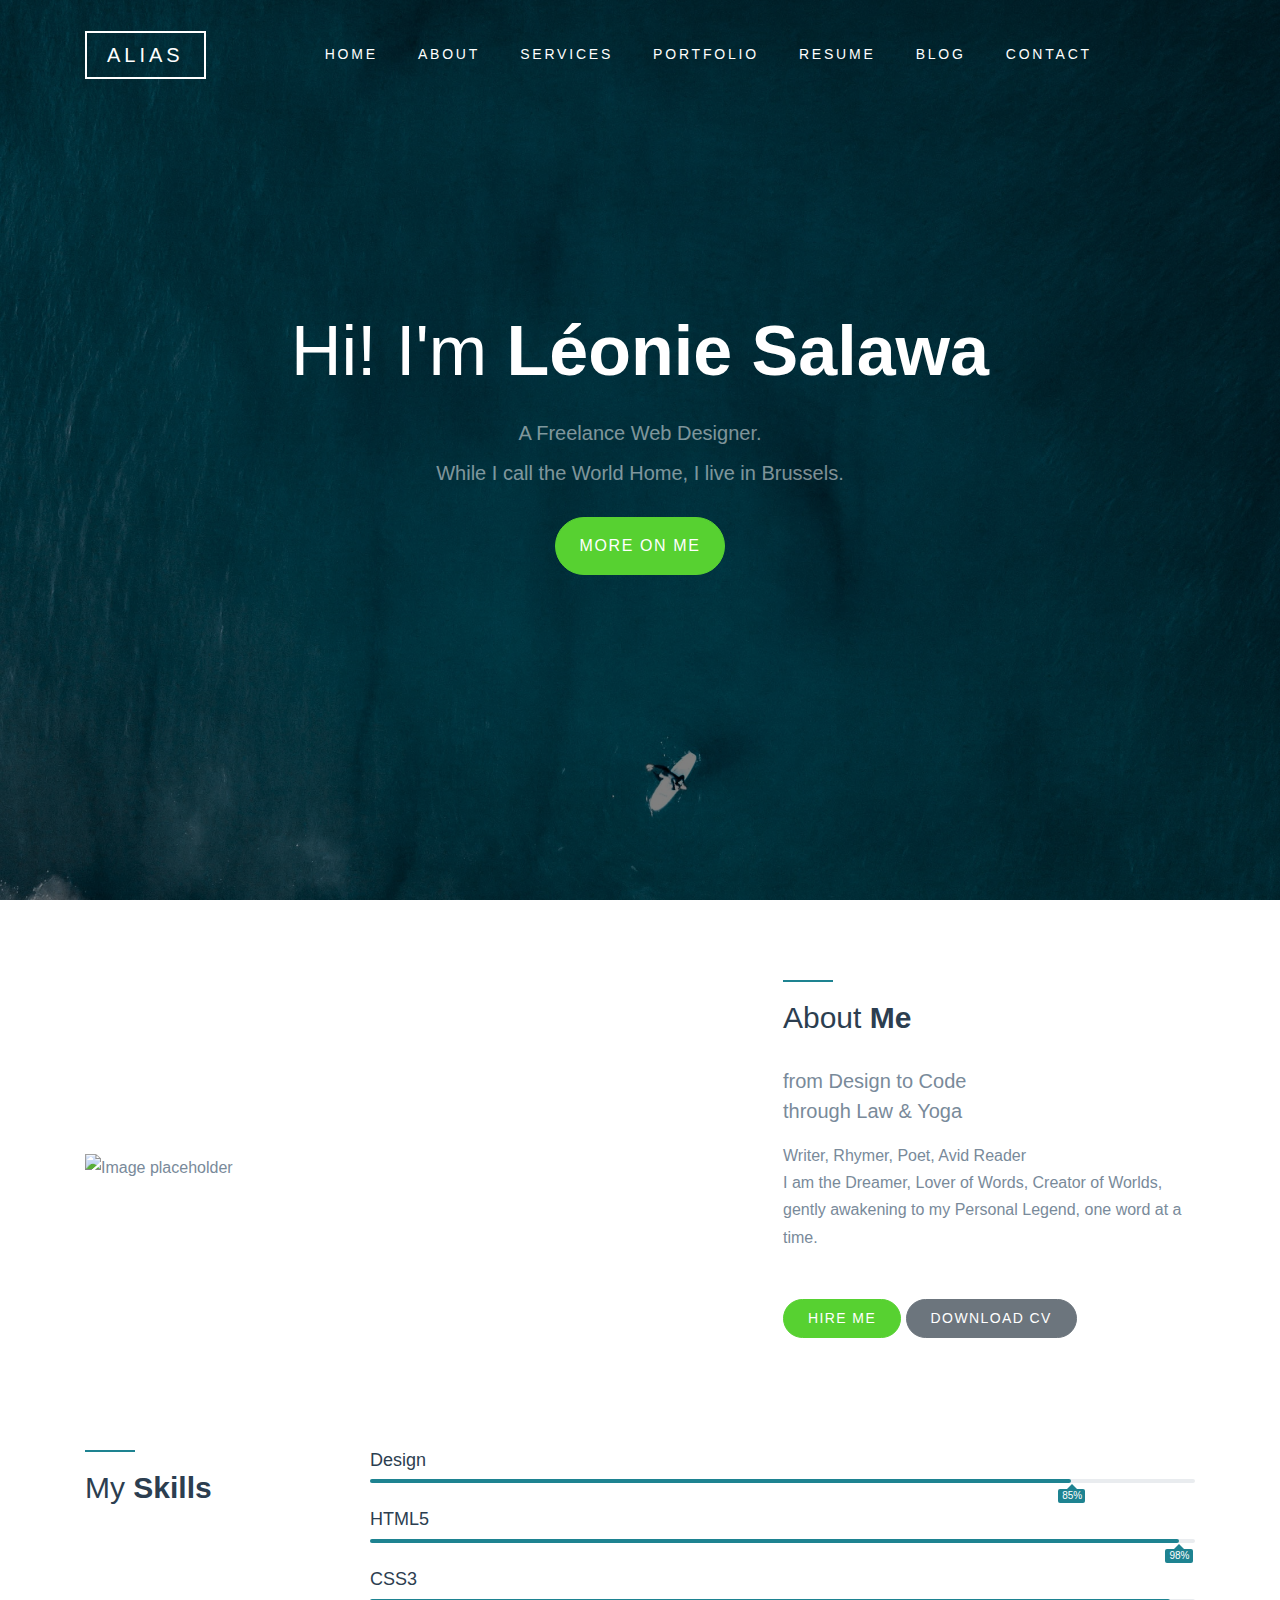
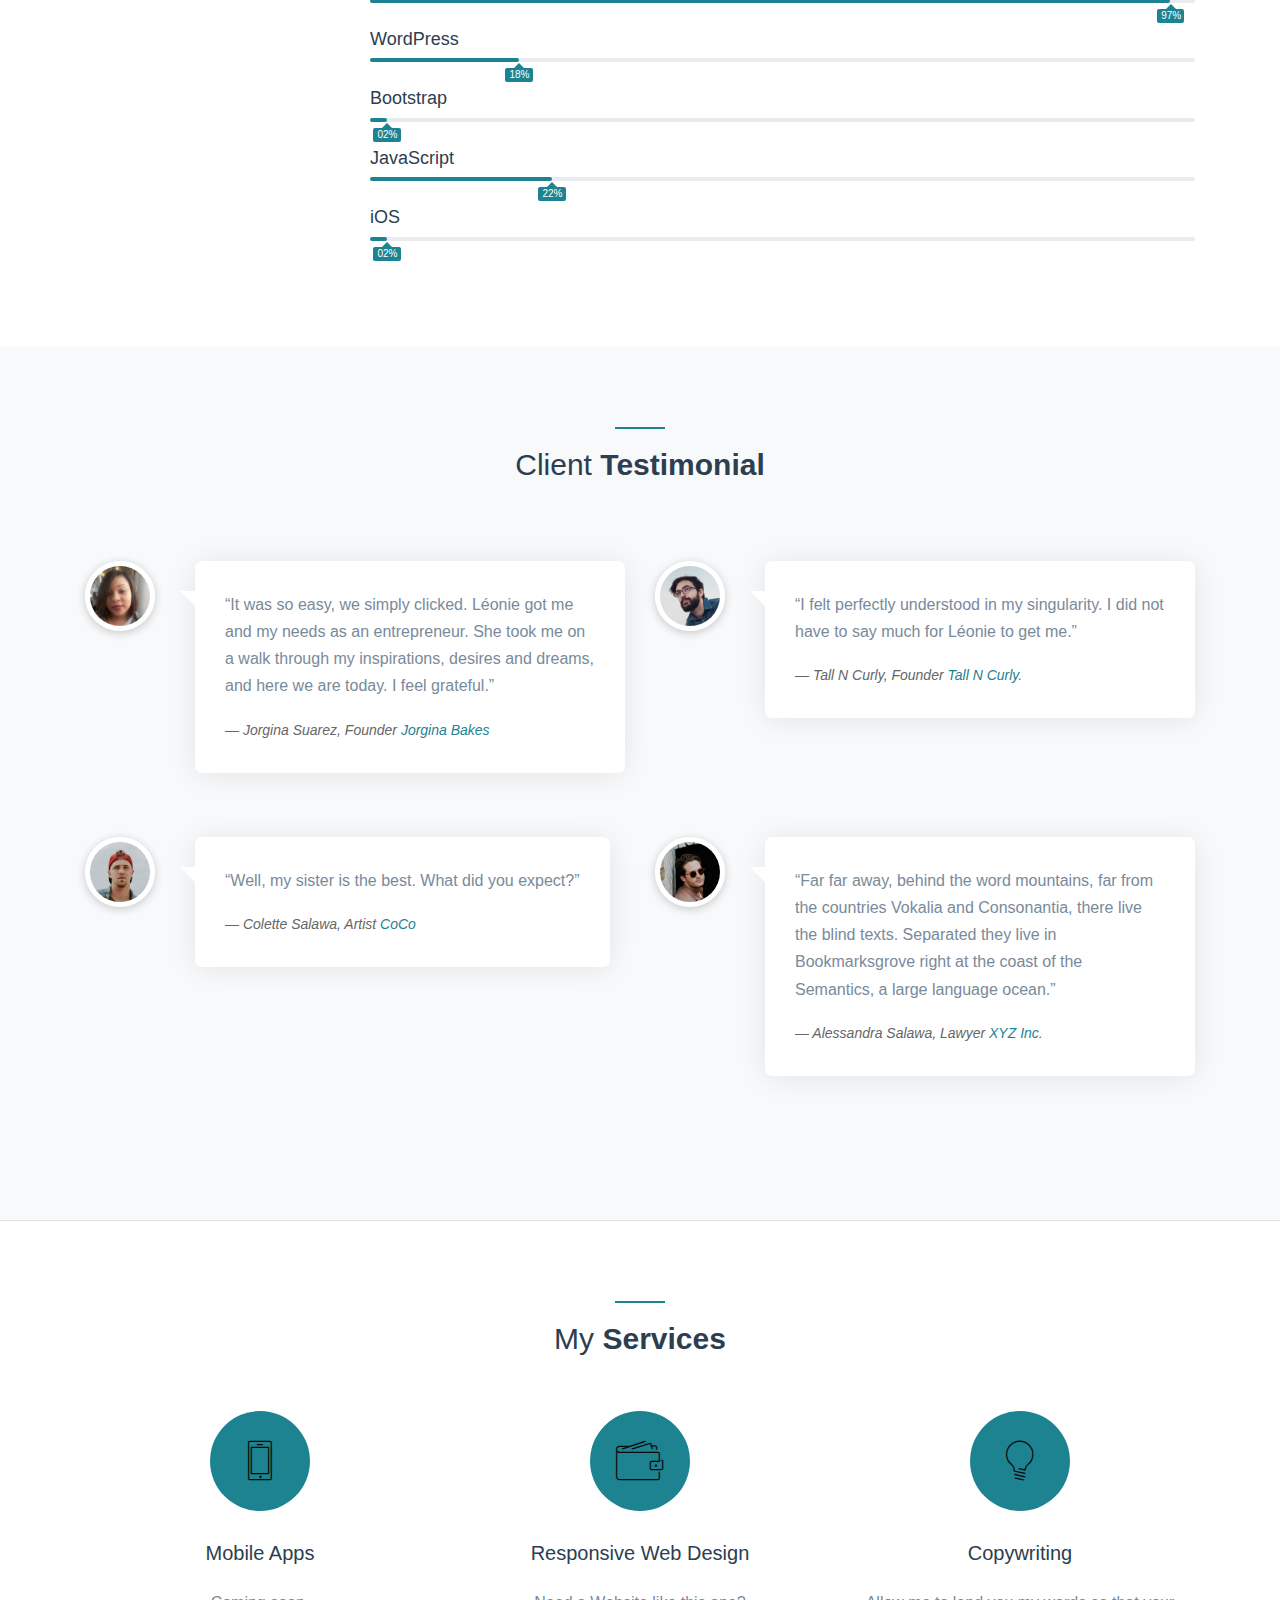
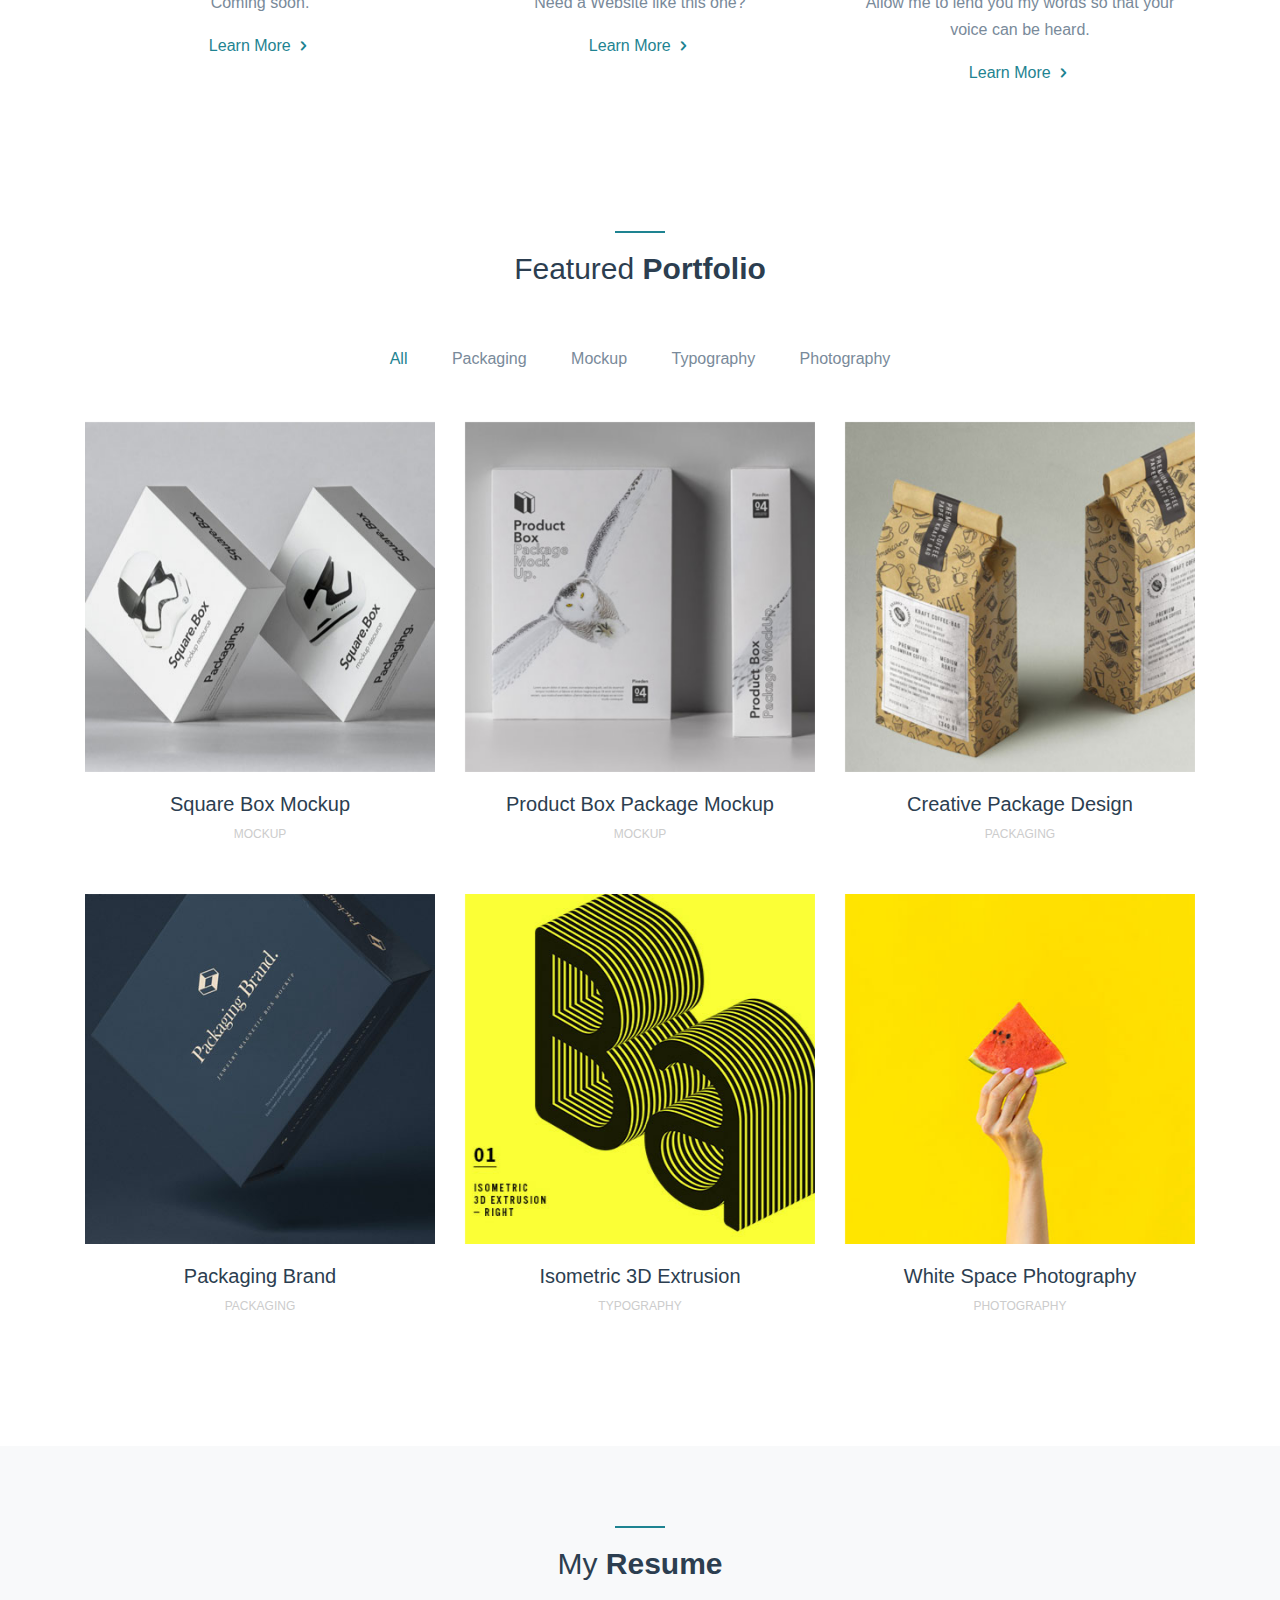
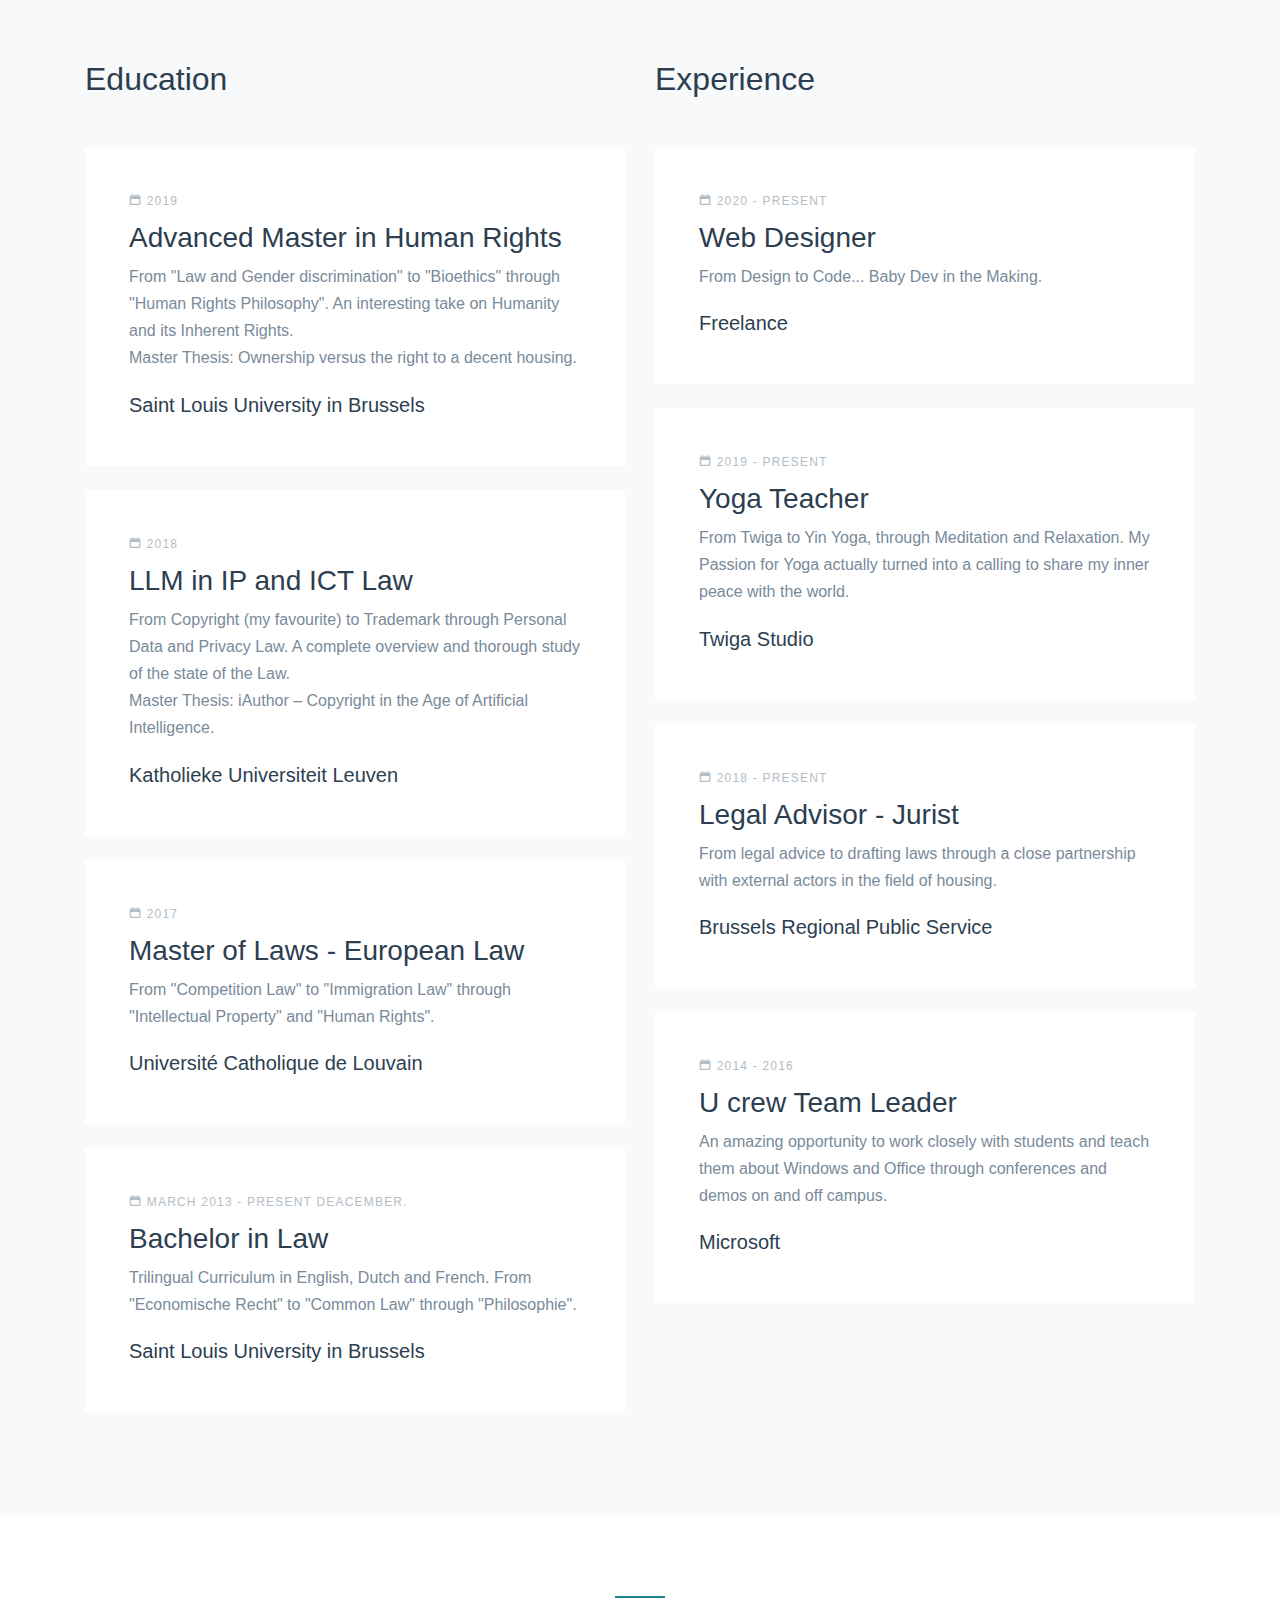
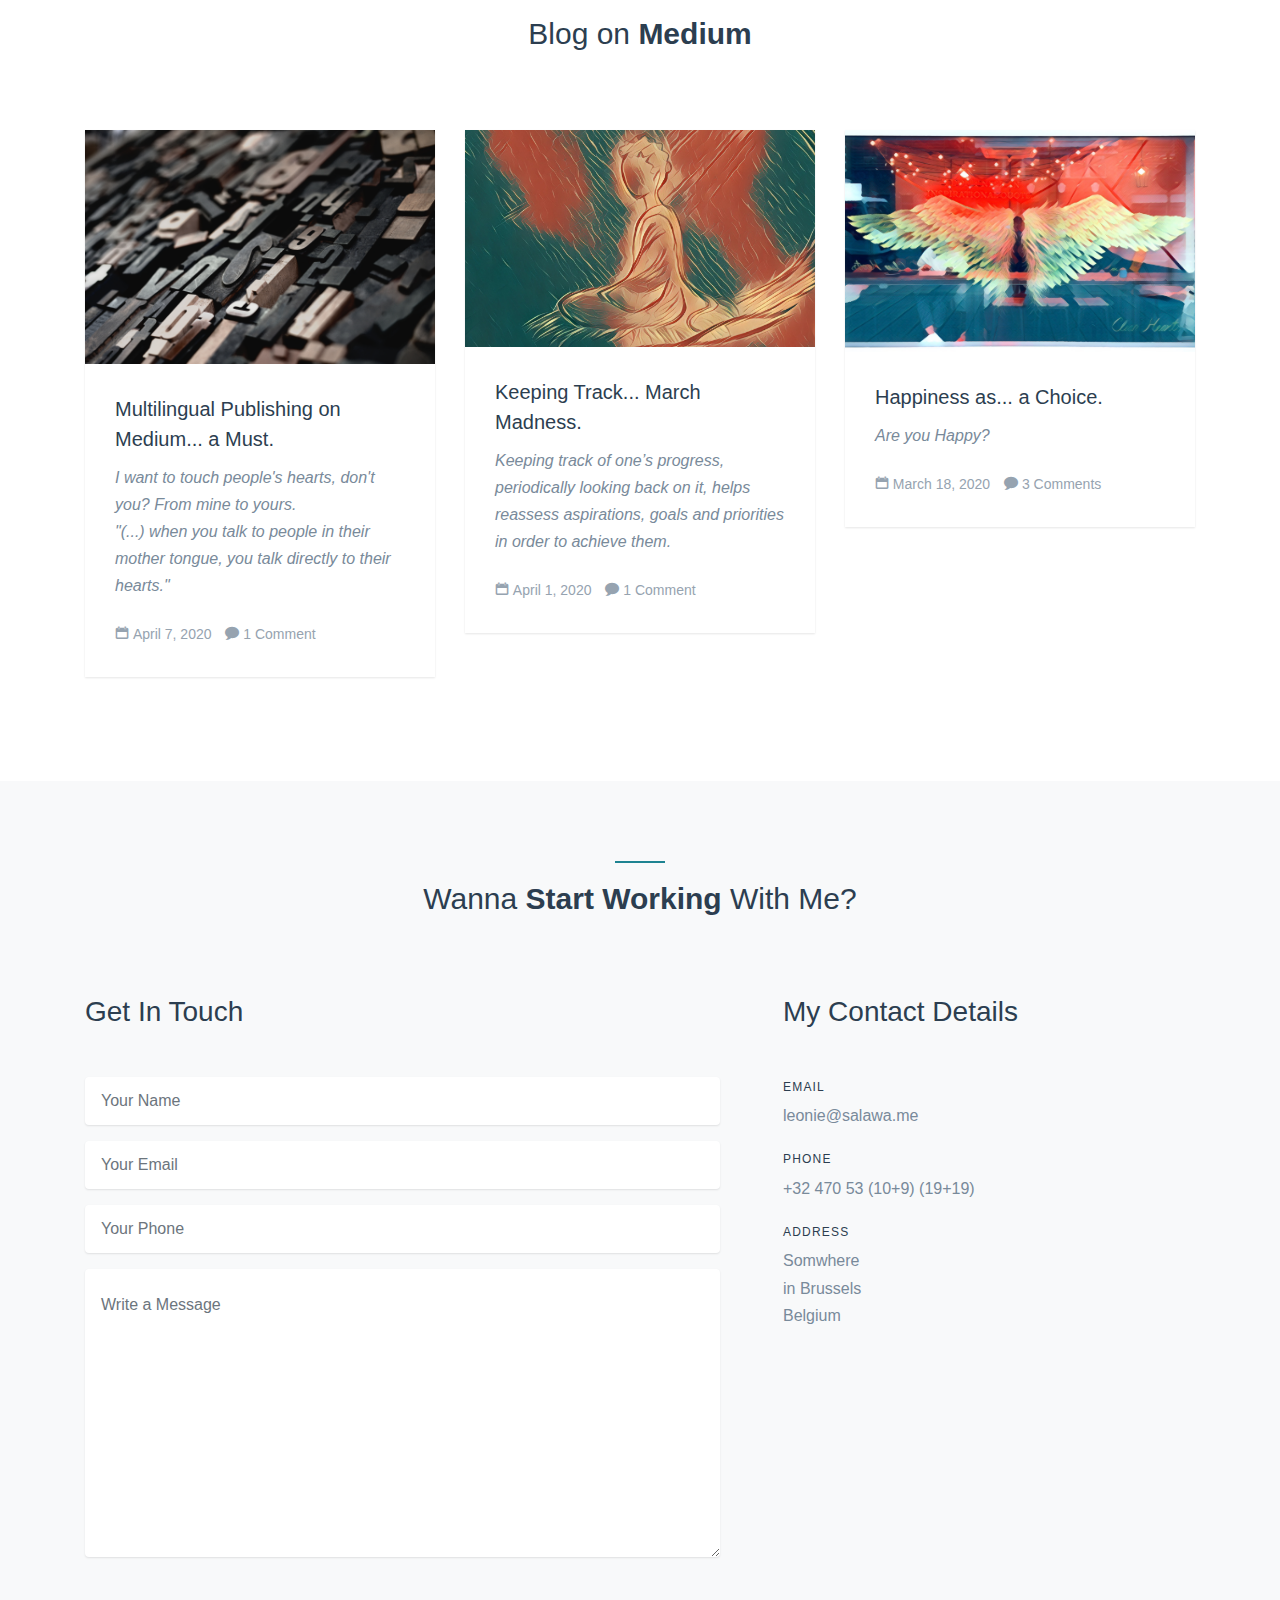
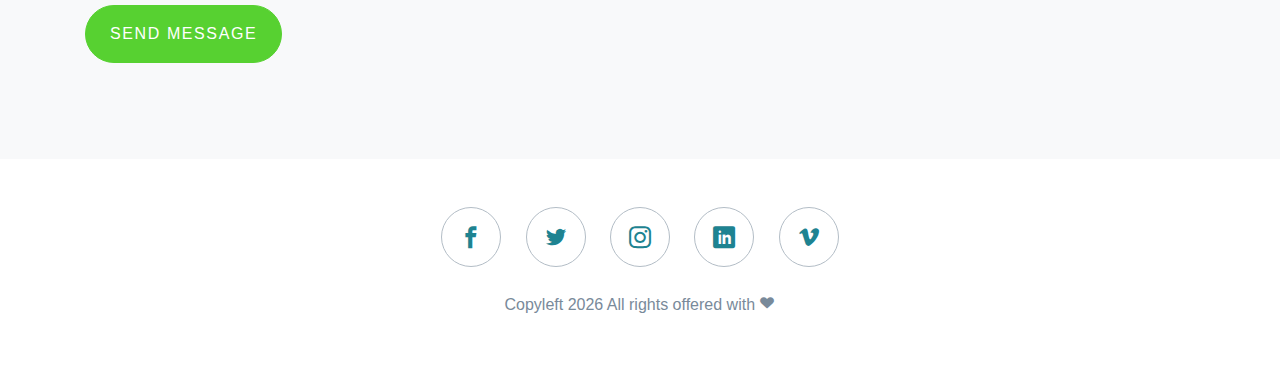
==== index.html @ eb6b7006 "Update index.html" ====
<!DOCTYPE html>

<html lang="en">
  <head>
    <title>Léonie Salawa &mdash; Alias</title>
    <meta charset="utf-8">
    <meta name="viewport" content="width=device-width, initial-scale=1, shrink-to-fit=no">

    
    <!-- <link rel="stylesheet" href="css/bootstrap.min.css"> -->
    <link rel="stylesheet" href="css/animate.css">
    <link rel="stylesheet" href="css/flexslider.css">
    <link rel="stylesheet" href="fonts/icomoon/style.css">

    <link rel="stylesheet" href="css/bootstrap.css">
    <link rel="stylesheet" href="css/style.css">

    <link href="https://fonts.googleapis.com/css?family=Nunito+Sans:200,300,400,700" rel="stylesheet">

    
  </head>
  <body data-spy="scroll" data-target="#pb-navbar" data-offset="200">
  

   
    <nav class="navbar navbar-expand-lg site-navbar navbar-light bg-light" id="pb-navbar">

      <div class="container">
        <button class="navbar-toggler" type="button" data-toggle="collapse" data-target="#navbarsExample09" aria-controls="navbarsExample09" aria-expanded="false" aria-label="Toggle navigation">
          <span class="navbar-toggler-icon"></span>
        </button>

        <a class="navbar-brand" href="index.html">Alias</a>
        <div class="collapse navbar-collapse justify-content-md-center" id="navbarsExample09">
          <ul class="navbar-nav">
            <li class="nav-item"><a class="nav-link" href="#section-home">Home</a></li>
            <li class="nav-item"><a class="nav-link" href="#section-about">About</a></li>
            <li class="nav-item"><a class="nav-link" href="#section-services">Services</a></li>
            <li class="nav-item"><a class="nav-link" href="#section-portfolio">Portfolio</a></li>
            <li class="nav-item"><a class="nav-link" href="#section-resume">Resume</a></li>
            <li class="nav-item"><a class="nav-link" href="#section-blog">Blog</a></li>
            <li class="nav-item"><a class="nav-link" href="#section-contact">Contact</a></li>
          </ul>
        </div>
      </div>
    </nav>
    

   
    
    <section class="site-hero" style="background-image: url(images/image_1.jpg);" id="section-home" data-stellar-background-ratio="0.5">
      <div class="container">
        <div class="row intro-text align-items-center justify-content-center">
          <div class="col-md-10 text-center">
            <h1 class="site-heading site-animate">Hi! I'm <strong>Léonie Salawa</strong></h1>
            <p class="lead site-subheading mb-4 site-animate">A Freelance Web Designer.</br>While I call the World Home, I live in Brussels.</p>
            <p><a href="#section-about" class="smoothscroll btn btn-primary px-4 py-3">More On Me</a></p>
          </div>
        </div>
      </div>
    </section> <!-- section -->

  
    <section class="site-section" id="section-about">
      <div class="container">
        <div class="row mb-5 align-items-center">
          <div class="col-lg-7 pr-lg-5 mb-5 mb-lg-0">
            <img src="images/biopic.jpg" alt="Image placeholder" class="img-fluid">
          </div>
          <div class="col-lg-5 pl-lg-5">
            <div class="section-heading">
              <h2>About <strong>Me</strong></h2>
            </div>
            <p class="lead">from Design to Code</br>through Law & Yoga</p>
            <p class="mb-5  ">Writer, Rhymer, Poet, Avid Reader</br>I am the Dreamer, Lover of Words, Creator of Worlds,</br>gently awakening to my Personal Legend, one word at a time.</p>

            <p>
              <a href="#section-contact" class="btn btn-primary px-4 py-2 btn-sm smoothscroll">Hire Me</a>
              <a href="#" class="btn btn-secondary px-4 py-2 btn-sm">Download CV</a>
            </p>
          </div>
        </div>

        <div class="row pt-5">
          <div class="col-md-3 mb-3">
            <div class="section-heading">
              <h2>My <strong>Skills</strong></h2>
            </div>
          </div>
          <div class="col-md-9">
            <div class="skill">
              <h3>Design</h3>
              <div class="progress">
                <div class="progress-bar" role="progressbar" style="width: 85%" aria-valuenow="85" aria-valuemin="0" aria-valuemax="100">
                  <span>85%</span>
                </div>
              </div>
            </div>

            <div class="skill">
              <h3>HTML5</h3>
              <div class="progress">
                <div class="progress-bar" role="progressbar" style="width: 98%" aria-valuenow="98" aria-valuemin="0" aria-valuemax="100">
                  <span>98%</span>
                </div>
              </div>
            </div>

            <div class="skill">
              <h3>CSS3</h3>
              <div class="progress">
                <div class="progress-bar" role="progressbar" style="width: 97%" aria-valuenow="97" aria-valuemin="0" aria-valuemax="100">
                  <span>97%</span>
                </div>
              </div>
            </div>

            <div class="skill">
              <h3>WordPress</h3>
              <div class="progress">
                <div class="progress-bar" role="progressbar" style="width: 18%" aria-valuenow="88" aria-valuemin="0" aria-valuemax="100">
                  <span>18%</span>
                </div>
              </div>
            </div>

            <div class="skill">
              <h3>Bootstrap</h3>
              <div class="progress">
                <div class="progress-bar" role="progressbar" style="width: 02%" aria-valuenow="92" aria-valuemin="0" aria-valuemax="100">
                  <span>02%</span>
                </div>
              </div>
            </div>
            <div class="skill">
              <h3>JavaScript</h3>
              <div class="progress">
                <div class="progress-bar" role="progressbar" style="width: 22%" aria-valuenow="22" aria-valuemin="0" aria-valuemax="100">
                  <span>22%</span>
                </div>
              </div>
            </div>
            <div class="skill">
              <h3>iOS</h3>
              <div class="progress">
                <div class="progress-bar" role="progressbar" style="width: 02%" aria-valuenow="22" aria-valuemin="0" aria-valuemax="100">
                  <span>02%</span>
                </div>
              </div>
            </div>
          </div>
        </div>
      </div>
    </section>

    <section class="site-section bg-light">
      <div class="container">
        <div class="row mb-5">
          <div class="col-md-12">
            <div class="section-heading text-center">
              <h2>Client <strong>Testimonial</strong></h2>
            </div>
          </div>
        </div>
        <div class="row">
          <div class="col-md-6">

              <div class="block-47 d-flex mb-5">
                <div class="block-47-image">
                  <img src="images/person_1.jpg" alt="Image placeholder" class="img-fluid">
                </div>
                <blockquote class="block-47-quote">
                  <p>&ldquo;It was so easy, we simply clicked. Léonie got me and my needs as an entrepreneur. She took me on a walk through my inspirations, desires and dreams, and here we are today. I feel grateful.&rdquo;</p>
                  <cite class="block-47-quote-author">&mdash; Jorgina Suarez, Founder <a href="jorginabakes.netlify.com">Jorgina Bakes</a></cite>
                </blockquote>
              </div>

          </div>
          <div class="col-md-6">
            
            <div class="block-47 d-flex mb-5">
                <div class="block-47-image">
                  <img src="images/person_2.jpg" alt="Image placeholder" class="img-fluid">
                </div>
                <blockquote class="block-47-quote">
                  <p>&ldquo;I felt perfectly understood in my singularity. I did not have to say much for Léonie to get me.&rdquo;</p>
                  <cite class="block-47-quote-author">&mdash; Tall N Curly, Founder <a href="tallncurly.art">Tall N Curly.</a></cite>
                </blockquote>
              </div>

          </div>

          <div class="col-md-6">
            
              <div class="block-47 d-flex mb-5">
                <div class="block-47-image">
                  <img src="images/person_3.jpg" alt="Image placeholder" class="img-fluid">
                </div>
                <blockquote class="block-47-quote">
                  <p>&ldquo;Well, my sister is the best. What did you expect?&rdquo;</p>
                  <cite class="block-47-quote-author">&mdash; Colette Salawa, Artist <a href="#">CoCo</a></cite>
                </blockquote>
              </div>

          </div>
          <div class="col-md-6">
            
            <div class="block-47 d-flex mb-5">
                <div class="block-47-image">
                  <img src="images/person_4.jpg" alt="Image placeholder" class="img-fluid">
                </div>
                <blockquote class="block-47-quote">
                  <p>&ldquo;Far far away, behind the word mountains, far from the countries Vokalia and Consonantia, there live the blind texts. Separated they live in Bookmarksgrove right at the coast of the Semantics, a large language ocean.&rdquo;</p>
                  <cite class="block-47-quote-author">&mdash; Alessandra Salawa, Lawyer <a href="#">XYZ Inc.</a></cite>
                </blockquote>
              </div>

          </div>

        </div>
      </div>
    </section>


    <section class="site-section border-top pb-0"  id="section-services">
      <div class="container">

        <div class="row mb-4">
          <div class="col-md-12">
            <div class="section-heading text-center">
              <h2>My <strong>Services</strong></h2>
            </div>
          </div>
        </div>
        <div class="row">

          <div class="col-md-6 col-lg-4 text-center mb-5">
            <div class="site-service-item site-animate" data-animate-effect="fadeIn">
              <span class="icon">
                <span class="icon-phone3"></span>
              </span>
              <h3 class="mb-4">Mobile Apps</h3>
              <p>Coming soon.</p>
              <p><a href="#" class="site-link">Learn More <i class="icon-chevron-right"></i></a></p>
            </div>
          </div>
          <div class="col-md-6 col-lg-4 text-center mb-5">
            <div class="site-service-item site-animate" data-animate-effect="fadeIn">
              <span class="icon">
                <span class="icon-wallet2"></span>
              </span>
              <h3 class="mb-4">Responsive Web Design</h3>
              <p>Need a Website like this one?</p>
              <p><a href="#" class="site-link">Learn More <i class="icon-chevron-right"></i></a></p>
            </div>
          </div>
          <div class="col-md-6 col-lg-4 text-center mb-5">
            <div class="site-service-item site-animate" data-animate-effect="fadeIn">
              <span class="icon">
                <span class="icon-lightbulb"></span>
              </span>
              <h3 class="mb-4">Copywriting</h3>
              <p>Allow me to lend you my words so that your voice can be heard.</p>
              <p><a href="#" class="site-link">Learn More <i class="icon-chevron-right"></i></a></p>
            </div>
          </div>

        </div>
      </div>
    </section>

    <section class="site-section" id="section-portfolio">
      <div class="container">
        <div class="row">
          <div class="section-heading text-center col-md-12">
              <h2>Featured <strong>Portfolio</strong></h2>
            </div>
        </div>
        <div class="filters">
                        <ul>
                            <li class="active" data-filter="*">All</li>
                            <li data-filter=".packaging">Packaging</li>
                            <li data-filter=".mockup">Mockup</li>
                            <li data-filter=".typography">Typography</li>
                            <li data-filter=".photography">Photography</li>
                        </ul>
                    </div>
                    
                    <div class="filters-content">
                        <div class="row grid">
                            <div class="single-portfolio col-sm-4 all mockup">
                              <div class="relative">
                                <div class="thumb">
                                  <div class="overlay overlay-bg"></div>
                                   <img class="image img-fluid" src="images/p1.jpg" alt="">
                                </div>
                  <a href="images/p1.jpg" class="img-pop-up">  
                    <div class="middle">
                      <div class="text align-self-center d-flex"><img src="images/preview.png" alt=""></div>
                    </div>
                </a>                                  
                              </div>
                <div class="p-inner">
                    <h4>Square Box Mockup</h4>
                  <div class="cat">Mockup</div>
                </div>                                         
                            </div>
                            <div class="single-portfolio col-sm-4 all mockup">
                              <div class="relative">
                                <div class="thumb">
                                  <div class="overlay overlay-bg"></div>
                                   <img class="image img-fluid" src="images/p2.jpg" alt="">
                                </div>
                  <a href="images/p2.jpg" class="img-pop-up">  
                    <div class="middle">
                      <div class="text align-self-center d-flex"><img src="images/preview.png" alt=""></div>
                    </div>
                </a>                                  
                              </div>
                <div class="p-inner">
                    <h4>Product Box Package Mockup</h4>
                  <div class="cat">Mockup</div>
                </div>                                         
                            </div>                            
                            <div class="single-portfolio col-sm-4 all packaging">
                              <div class="relative">
                                <div class="thumb">
                                  <div class="overlay overlay-bg"></div>
                                   <img class="image img-fluid" src="images/p3.jpg" alt="">
                                </div>
                  <a href="images/p3.jpg" class="img-pop-up">  
                    <div class="middle">
                      <div class="text align-self-center d-flex"><img src="images/preview.png" alt=""></div>
                    </div>
                  </a> 
                                  
                              </div>
                                <div class="p-inner">
                                    <h4>Creative Package Design</h4>
                                    <div class="cat">Packaging</div>
                                </div>
                            </div>
                            <div class="single-portfolio col-sm-4 all packaging">
                              <div class="relative">
                                <div class="thumb">
                                  <div class="overlay overlay-bg"></div>
                                   <img class="image img-fluid" src="images/p4.jpg" alt="">
                                </div>
                  <a href="images/p4.jpg" class="img-pop-up">  
                    <div class="middle">
                      <div class="text align-self-center d-flex"><img src="images/preview.png" alt=""></div>
                    </div>
                  </a>                                
                              </div> 
                                <div class="p-inner">
                                    <h4>Packaging Brand</h4>
                                    <div class="cat">Packaging</div>
                                </div>
                            </div>
                            <div class="single-portfolio col-sm-4 all typography">
                              <div class="relative">
                              <div class="thumb">
                                  <div class="overlay overlay-bg"></div>
                                   <img class="image img-fluid" src="images/p5.jpg" alt="">
                                </div>
                  <a href="images/p5.jpg" class="img-pop-up">  
                    <div class="middle">
                      <div class="text align-self-center d-flex"><img src="images/preview.png" alt=""></div>
                    </div>
                  </a>                                
                              </div>
                                <div class="p-inner">
                                    <h4>Isometric 3D Extrusion</h4>
                                    <div class="cat">Typography</div>
                                </div>
                            </div>
                            <div class="single-portfolio col-sm-4 all photography">
                              <div class="relative">
                                <div class="thumb">
                                  <div class="overlay overlay-bg"></div>
                                   <img class="image img-fluid" src="images/p6.jpg" alt="">
                                </div>
                  <a href="images/p6.jpg" class="img-pop-up">  
                    <div class="middle">
                      <div class="text align-self-center d-flex"><img src="images/preview.png" alt=""></div>
                    </div>
                  </a>                                
                              </div>
                                <div class="p-inner">
                                    <h4>White Space Photography</h4>
                                    <div class="cat">photography</div>
                                </div>
                            </div>
                        </div>
                    </div>
      </div>
    </section>
    <!-- .section -->

    <section class="site-section bg-light " id="section-resume">
      <div class="container">
        <div class="row">
          <div class="col-md-12 mb-5">
            <div class="section-heading text-center">
              <h2>My <strong>Resume</strong></h2>
            </div>
          </div>
          <div class="col-md-6">
            <h2 class="mb-5">Education</h2>
            <div class="resume-item mb-4">
              <span class="date"><span class="icon-calendar"></span> 2019</span>
              <h3>Advanced Master in Human Rights</h3>
              <p>From "Law and Gender discrimination" to "Bioethics" through "Human Rights Philosophy". An interesting take on Humanity and its Inherent Rights.</br>Master Thesis: Ownership versus the right to a decent housing.</p>
              <span class="school">Saint Louis University in Brussels</span>
            </div>

            <div class="resume-item mb-4">
              <span class="date"><span class="icon-calendar"></span> 2018</span>
              <h3>LLM in IP and ICT Law</h3>
              <p>From Copyright (my favourite) to Trademark through Personal Data and Privacy Law. A complete overview and thorough study of the state of the Law. </br>Master Thesis: iAuthor – Copyright in the Age of Artificial Intelligence.</p>
              <span class="school">Katholieke Universiteit Leuven</span>
            </div>

            <div class="resume-item mb-4">
              <span class="date"><span class="icon-calendar"></span> 2017</span>
              <h3>Master of Laws - European Law</h3>
              <p>From "Competition Law" to "Immigration Law" through "Intellectual Property" and "Human Rights".</p>
              <span class="school">Université Catholique de Louvain</span>
            </div>

            <div class="resume-item mb-4">
              <span class="date"><span class="icon-calendar"></span> March 2013 - Present Deacember.</span>
              <h3>Bachelor in Law</h3>
              <p>Trilingual Curriculum in English, Dutch and French. From "Economische Recht" to "Common Law" through "Philosophie".</p>
              <span class="school">Saint Louis University in Brussels</span>
            </div>

          </div>
          <div class="col-md-6">
            

            <h2 class="mb-5">Experience</h2>

            <div class="resume-item mb-4">
              <span class="date"><span class="icon-calendar"></span> 2020 - Present</span>
              <h3>Web Designer</h3>
              <p>From Design to Code... Baby Dev in the Making.</p>
              <span class="school">Freelance</span>
            </div>

            <div class="resume-item mb-4">
              <span class="date"><span class="icon-calendar"></span> 2019 - Present</span>
              <h3>Yoga Teacher</h3>
              <p>From Twiga to Yin Yoga, through Meditation and Relaxation. My Passion for Yoga actually turned into a calling to share my inner peace with the world.</p>
              <span class="school">Twiga Studio</span>
            </div>

            <div class="resume-item mb-4">
              <span class="date"><span class="icon-calendar"></span> 2018 - Present</span>
              <h3>Legal Advisor - Jurist</h3>
              <p>From legal advice to drafting laws through a close partnership with external actors in the field of housing.</p>
              <span class="school">Brussels Regional Public Service</span>
            </div>

            <div class="resume-item mb-4">
              <span class="date"><span class="icon-calendar"></span> 2014 - 2016</span>
              <h3>U crew Team Leader</h3>
              <p>An amazing opportunity to work closely with students and teach them about Windows and Office through conferences and demos on and off campus.</p>
              <span class="school">Microsoft</span>
            </div>


          </div>
        </div>
      </div>
    </section> <!-- .section -->

    <section class="site-section" id="section-blog">
      <div class="container">
        <div class="row">
          <div class="col-md-12 mb-5">
            <div class="section-heading text-center">
              <h2>Blog on <strong>Medium</strong></h2>
            </div>
          </div>
        </div>

        <div class="row">
          <div class="col-sm-6 col-lg-4 mb-4">
            <div class="blog-entry">
              <a href="#"><img src="images/post_1.jpg" alt="Image placeholder" class="img-fluid"></a>
              <div class="blog-entry-text">
                <h3><a href="https://medium.com/afwp/multilingual-publishing-on-medium-d792f42cce9d?source=friends_link&sk=8f5e56e0179fa027bc74d314b1ac4b11">Multilingual Publishing on Medium... a Must.</a></h3>
                <p class="mb-4"><i>I want to touch people's hearts, don't you? From mine to yours. </br>"(...) when you talk to people in their mother tongue, you talk directly to their hearts."</i></p>

                <div class="meta">
                  <a href="#"><span class="icon-calendar"></span> April 7, 2020</a>
                  <a href="#"><span class="icon-bubble"></span> 1 Comment</a>
                </div>
              </div>
            </div>
          </div>
          
          <div class="col-sm-6 col-lg-4 mb-4">
            <div class="blog-entry">
              <a href="#"><img src="images/post_2.jpg" alt="Image placeholder" class="img-fluid"></a>
              <div class="blog-entry-text">
                <h3><a href="https://medium.com/on-the-pursuit-of-happiness/keeping-track-7aafac465875?source=friends_link&sk=0c84cc453fa3b1e61682472b204411ed">Keeping Track... March Madness.</a></h3>
                <p class="mb-4"><i>Keeping track of one’s progress, periodically looking back on it, helps reassess aspirations, goals and priorities in order to achieve them.</i></p>

                <div class="meta">
                  <a href="#"><span class="icon-calendar"></span> April 1, 2020</a>
                  <a href="#"><span class="icon-bubble"></span> 1 Comment</a>
                </div>
              </div>
            </div>
          </div>

          <div class="col-sm-6 col-lg-4 mb-4">
            <div class="blog-entry">
              <a href="#"><img src="images/post_3.jpg" alt="Image placeholder" class="img-fluid"></a>
              <div class="blog-entry-text">
                <h3><a href="https://medium.com/on-the-pursuit-of-happiness/happiness-as-a-choice-7ad706b9b7fa?source=friends_link&sk=b7868750de5545b4c601f5e43e8031fc">Happiness as... a Choice.</a></h3>
                <p class="mb-4"><i>Are you Happy?</i></p>

                <div class="meta">
                  <a href="#"><span class="icon-calendar"></span> March 18, 2020</a>
                  <a href="#"><span class="icon-bubble"></span> 3 Comments</a>
                </div>
              </div>
            </div>
          </div>

        </div>
      </div>
    </section>

    <section class="site-section bg-light" id="section-contact">
      <div class="container">
        <div class="row">
          <div class="col-md-12 mb-5">
            <div class="section-heading text-center">
              <h2>Wanna <strong>Start Working</strong> With Me?</h2>
            </div>
          </div>
          
          <div class="col-md-7 mb-5 mb-md-0">
            <form action="" class="site-form">
              <h3 class="mb-5">Get In Touch</h3>
              <div class="form-group">
                <input type="text" class="form-control px-3 py-4" placeholder="Your Name">
              </div>
              <div class="form-group">
                <input type="email" class="form-control px-3 py-4" placeholder="Your Email">
              </div>
              <div class="form-group">
                <input type="email" class="form-control px-3 py-4" placeholder="Your Phone">
              </div>
              <div class="form-group mb-5">
                <textarea class="form-control px-3 py-4"cols="30" rows="10" placeholder="Write a Message"></textarea>
              </div>
              <div class="form-group">
                <input type="submit" class="btn btn-primary  px-4 py-3" value="Send Message">
              </div>
            </form>
          </div>
          <div class="col-md-5 pl-md-5">
            <h3 class="mb-5">My Contact Details</h3>
            <ul class="site-contact-details">
              <li>
                <span class="text-uppercase">Email</span>
                leonie@salawa.me
              </li>
              <li>
                <span class="text-uppercase">Phone</span>
                +32 470 53 (10+9) (19+19)
              </li>
              <li>
                <span class="text-uppercase">Address</span>
                Somwhere <br>
                in Brussels <br>
                Belgium
              </li>
            </ul>
          </div>
        </div>
      </div>
    </section>


    <footer class="site-footer">
      <div class="container">
        <div class="row mb-3">
          <div class="col-md-12 text-center">
            <p>
              <a href="http://facebook.com/LeonieSalawa" class="social-item"><span class="icon-facebook2"></span></a>
              <a href="http://twitter.com/LeonieSalawa" class="social-item"><span class="icon-twitter"></span></a>
              <a href="http://instagram.com/LeonieSalawa" class="social-item"><span class="icon-instagram2"></span></a>
              <a href="http://linkedin.com/in/LéonieSalawa" class="social-item"><span class="icon-linkedin2"></span></a>
              <a href="http://vimeo.com" class="social-item"><span class="icon-vimeo"></span></a>
            </p>
          </div>
        </div>
        <div class="row">
            <p class="col-12 text-center">
            Copyleft <script>document.write(new Date().getFullYear());</script> All rights offered with <i class="icon-heart" aria-hidden="true"></i>
              <!-- Link back to Colorlib can't be removed. Template is licensed under CC BY 3.0.
            Copyright &copy; <script>document.write(new Date().getFullYear());</script> All rights reserved | This template is made with <i class="icon-heart" aria-hidden="true"></i> by <a href="https://colorlib.com" target="_blank" class="text-primary">Colorlib</a>
             Link back to Colorlib can't be removed. Template is licensed under CC BY 3.0. -->
            </p>
        </div>
      </div>
    </footer>

    
    

    <script src="js/vendor/jquery.min.js"></script>
    <script src="js/vendor/popper.min.js"></script>
    <script src="js/vendor/bootstrap.min.js"></script>
    
    <script src="js/vendor/jquery.easing.1.3.js"></script>
    <script src="js/vendor/jquery.stellar.min.js"></script>
    <script src="js/vendor/jquery.waypoints.min.js"></script>

    <script src="https://unpkg.com/isotope-layout@3/dist/isotope.pkgd.min.js"></script>
    <script src="https://unpkg.com/imagesloaded@4/imagesloaded.pkgd.min.js"></script>
    <script src="js/custom.js"></script>

    <!-- Google Map -->
    <script src="https://maps.googleapis.com/maps/api/js?key=AIzaSyBVWaKrjvy3MaE7SQ74_uJiULgl1JY0H2s&sensor=false"></script>
    <script src="js/google-map.js"></script>

  </body>
</html>
---- fonts/icomoon/style.css ----
@font-face {
  font-family: 'icomoon';
  src:  url('fonts/icomoon.eot?1z9v6x');
  src:  url('fonts/icomoon.eot?1z9v6x#iefix') format('embedded-opentype'),
    url('fonts/icomoon.ttf?1z9v6x') format('truetype'),
    url('fonts/icomoon.woff?1z9v6x') format('woff'),
    url('fonts/icomoon.svg?1z9v6x#icomoon') format('svg');
  font-weight: normal;
  font-style: normal;
}

[class^="icon-"], [class*=" icon-"] {
  /* use !important to prevent issues with browser extensions that change fonts */
  font-family: 'icomoon' !important;
  speak: none;
  font-style: normal;
  font-weight: normal;
  font-variant: normal;
  text-transform: none;
  line-height: 1;

  /* Better Font Rendering =========== */
  -webkit-font-smoothing: antialiased;
  -moz-osx-font-smoothing: grayscale;
}

.icon-mobile3:before {
  content: "\e000";
}
.icon-laptop3:before {
  content: "\e001";
}
.icon-desktop:before {
  content: "\e002";
}
.icon-tablet3:before {
  content: "\e003";
}
.icon-phone3:before {
  content: "\e004";
}
.icon-document2:before {
  content: "\e005";
}
.icon-documents2:before {
  content: "\e006";
}
.icon-search2:before {
  content: "\e007";
}
.icon-clipboard3:before {
  content: "\e008";
}
.icon-newspaper2:before {
  content: "\e009";
}
.icon-notebook:before {
  content: "\e00a";
}
.icon-book-open:before {
  content: "\e00b";
}
.icon-browser2:before {
  content: "\e00c";
}
.icon-calendar3:before {
  content: "\e00d";
}
.icon-presentation:before {
  content: "\e00e";
}
.icon-picture:before {
  content: "\e00f";
}
.icon-pictures:before {
  content: "\e010";
}
.icon-video2:before {
  content: "\e011";
}
.icon-camera3:before {
  content: "\e012";
}
.icon-printer2:before {
  content: "\e013";
}
.icon-toolbox:before {
  content: "\e014";
}
.icon-briefcase3:before {
  content: "\e015";
}
.icon-wallet2:before {
  content: "\e016";
}
.icon-gift2:before {
  content: "\e017";
}
.icon-bargraph:before {
  content: "\e018";
}
.icon-grid2:before {
  content: "\e019";
}
.icon-expand:before {
  content: "\e01a";
}
.icon-focus:before {
  content: "\e01b";
}
.icon-edit2:before {
  content: "\e01c";
}
.icon-adjustments:before {
  content: "\e01d";
}
.icon-ribbon:before {
  content: "\e01e";
}
.icon-hourglass:before {
  content: "\e01f";
}
.icon-lock3:before {
  content: "\e020";
}
.icon-megaphone2:before {
  content: "\e021";
}
.icon-shield3:before {
  content: "\e022";
}
.icon-trophy3:before {
  content: "\e023";
}
.icon-flag3:before {
  content: "\e024";
}
.icon-map3:before {
  content: "\e025";
}
.icon-puzzle:before {
  content: "\e026";
}
.icon-basket:before {
  content: "\e027";
}
.icon-envelope:before {
  content: "\e028";
}
.icon-streetsign:before {
  content: "\e029";
}
.icon-telescope:before {
  content: "\e02a";
}
.icon-gears:before {
  content: "\e02b";
}
.icon-key3:before {
  content: "\e02c";
}
.icon-paperclip:before {
  content: "\e02d";
}
.icon-attachment3:before {
  content: "\e02e";
}
.icon-pricetags:before {
  content: "\e02f";
}
.icon-lightbulb:before {
  content: "\e030";
}
.icon-layers2:before {
  content: "\e031";
}
.icon-pencil3:before {
  content: "\e032";
}
.icon-tools2:before {
  content: "\e033";
}
.icon-tools-2:before {
  content: "\e034";
}
.icon-scissors3:before {
  content: "\e035";
}
.icon-paintbrush:before {
  content: "\e036";
}
.icon-magnifying-glass2:before {
  content: "\e037";
}
.icon-circle-compass:before {
  content: "\e038";
}
.icon-linegraph:before {
  content: "\e039";
}
.icon-mic3:before {
  content: "\e03a";
}
.icon-strategy:before {
  content: "\e03b";
}
.icon-beaker:before {
  content: "\e03c";
}
.icon-caution:before {
  content: "\e03d";
}
.icon-recycle:before {
  content: "\e03e";
}
.icon-anchor:before {
  content: "\e03f";
}
.icon-profile-male:before {
  content: "\e040";
}
.icon-profile-female:before {
  content: "\e041";
}
.icon-bike:before {
  content: "\e042";
}
.icon-wine:before {
  content: "\e043";
}
.icon-hotairballoon:before {
  content: "\e044";
}
.icon-globe2:before {
  content: "\e045";
}
.icon-genius:before {
  content: "\e046";
}
.icon-map-pin:before {
  content: "\e047";
}
.icon-dial:before {
  content: "\e048";
}
.icon-chat2:before {
  content: "\e049";
}
.icon-heart3:before {
  content: "\e04a";
}
.icon-cloud3:before {
  content: "\e04b";
}
.icon-upload4:before {
  content: "\e04c";
}
.icon-download4:before {
  content: "\e04d";
}
.icon-target2:before {
  content: "\e04e";
}
.icon-hazardous:before {
  content: "\e04f";
}
.icon-piechart:before {
  content: "\e050";
}
.icon-speedometer:before {
  content: "\e051";
}
.icon-global:before {
  content: "\e052";
}
.icon-compass3:before {
  content: "\e053";
}
.icon-lifesaver:before {
  content: "\e054";
}
.icon-clock3:before {
  content: "\e055";
}
.icon-aperture:before {
  content: "\e056";
}
.icon-quote2:before {
  content: "\e057";
}
.icon-scope:before {
  content: "\e058";
}
.icon-alarmclock:before {
  content: "\e059";
}
.icon-refresh:before {
  content: "\e05a";
}
.icon-happy3:before {
  content: "\e05b";
}
.icon-sad3:before {
  content: "\e05c";
}
.icon-facebook3:before {
  content: "\e05d";
}
.icon-twitter3:before {
  content: "\e05e";
}
.icon-googleplus:before {
  content: "\e05f";
}
.icon-rss3:before {
  content: "\e060";
}
.icon-tumblr3:before {
  content: "\e061";
}
.icon-linkedin3:before {
  content: "\e062";
}
.icon-dribbble3:before {
  content: "\e063";
}
.icon-add-to-list:before {
  content: "\e900";
}
.icon-classic-computer:before {
  content: "\e901";
}
.icon-controller-fast-backward:before {
  content: "\e902";
}
.icon-creative-commons-attribution:before {
  content: "\e903";
}
.icon-creative-commons-noderivs:before {
  content: "\e904";
}
.icon-creative-commons-noncommercial-eu:before {
  content: "\e905";
}
.icon-creative-commons-noncommercial-us:before {
  content: "\e906";
}
.icon-creative-commons-public-domain:before {
  content: "\e907";
}
.icon-creative-commons-remix:before {
  content: "\e908";
}
.icon-creative-commons-share:before {
  content: "\e909";
}
.icon-creative-commons-sharealike:before {
  content: "\e90a";
}
.icon-creative-commons:before {
  content: "\e90b";
}
.icon-document-landscape:before {
  content: "\e90c";
}
.icon-remove-user:before {
  content: "\e90d";
}
.icon-warning:before {
  content: "\e90e";
}
.icon-arrow-bold-down:before {
  content: "\e90f";
}
.icon-arrow-bold-left:before {
  content: "\e910";
}
.icon-arrow-bold-right:before {
  content: "\e911";
}
.icon-arrow-bold-up:before {
  content: "\e912";
}
.icon-arrow-down:before {
  content: "\e913";
}
.icon-arrow-left:before {
  content: "\e914";
}
.icon-arrow-long-down:before {
  content: "\e915";
}
.icon-arrow-long-left:before {
  content: "\e916";
}
.icon-arrow-long-right:before {
  content: "\e917";
}
.icon-arrow-long-up:before {
  content: "\e918";
}
.icon-arrow-right:before {
  content: "\e919";
}
.icon-arrow-up:before {
  content: "\e91a";
}
.icon-arrow-with-circle-down:before {
  content: "\e91b";
}
.icon-arrow-with-circle-left:before {
  content: "\e91c";
}
.icon-arrow-with-circle-right:before {
  content: "\e91d";
}
.icon-arrow-with-circle-up:before {
  content: "\e91e";
}
.icon-bookmark:before {
  content: "\e91f";
}
.icon-bookmarks:before {
  content: "\e920";
}
.icon-chevron-down:before {
  content: "\e921";
}
.icon-chevron-left:before {
  content: "\e922";
}
.icon-chevron-right:before {
  content: "\e923";
}
.icon-chevron-small-down:before {
  content: "\e924";
}
.icon-chevron-small-left:before {
  content: "\e925";
}
.icon-chevron-small-right:before {
  content: "\e926";
}
.icon-chevron-small-up:before {
  content: "\e927";
}
.icon-chevron-thin-down:before {
  content: "\e928";
}
.icon-chevron-thin-left:before {
  content: "\e929";
}
.icon-chevron-thin-right:before {
  content: "\e92a";
}
.icon-chevron-thin-up:before {
  content: "\e92b";
}
.icon-chevron-up:before {
  content: "\e92c";
}
.icon-chevron-with-circle-down:before {
  content: "\e92d";
}
.icon-chevron-with-circle-left:before {
  content: "\e92e";
}
.icon-chevron-with-circle-right:before {
  content: "\e92f";
}
.icon-chevron-with-circle-up:before {
  content: "\e930";
}
.icon-cloud:before {
  content: "\e931";
}
.icon-controller-fast-forward:before {
  content: "\e932";
}
.icon-controller-jump-to-start:before {
  content: "\e933";
}
.icon-controller-next:before {
  content: "\e934";
}
.icon-controller-paus:before {
  content: "\e935";
}
.icon-controller-play:before {
  content: "\e936";
}
.icon-controller-record:before {
  content: "\e937";
}
.icon-controller-stop:before {
  content: "\e938";
}
.icon-controller-volume:before {
  content: "\e939";
}
.icon-dot-single:before {
  content: "\e93a";
}
.icon-dots-three-horizontal:before {
  content: "\e93b";
}
.icon-dots-three-vertical:before {
  content: "\e93c";
}
.icon-dots-two-horizontal:before {
  content: "\e93d";
}
.icon-dots-two-vertical:before {
  content: "\e93e";
}
.icon-download:before {
  content: "\e93f";
}
.icon-emoji-flirt:before {
  content: "\e940";
}
.icon-flow-branch:before {
  content: "\e941";
}
.icon-flow-cascade:before {
  content: "\e942";
}
.icon-flow-line:before {
  content: "\e943";
}
.icon-flow-parallel:before {
  content: "\e944";
}
.icon-flow-tree:before {
  content: "\e945";
}
.icon-install:before {
  content: "\e946";
}
.icon-layers:before {
  content: "\e947";
}
.icon-open-book:before {
  content: "\e948";
}
.icon-resize-100:before {
  content: "\e949";
}
.icon-resize-full-screen:before {
  content: "\e94a";
}
.icon-save:before {
  content: "\e94b";
}
.icon-select-arrows:before {
  content: "\e94c";
}
.icon-sound-mute:before {
  content: "\e94d";
}
.icon-sound:before {
  content: "\e94e";
}
.icon-trash:before {
  content: "\e94f";
}
.icon-triangle-down:before {
  content: "\e950";
}
.icon-triangle-left:before {
  content: "\e951";
}
.icon-triangle-right:before {
  content: "\e952";
}
.icon-triangle-up:before {
  content: "\e953";
}
.icon-uninstall:before {
  content: "\e954";
}
.icon-upload-to-cloud:before {
  content: "\e955";
}
.icon-upload:before {
  content: "\e956";
}
.icon-add-user:before {
  content: "\e957";
}
.icon-address:before {
  content: "\e958";
}
.icon-adjust:before {
  content: "\e959";
}
.icon-air:before {
  content: "\e95a";
}
.icon-aircraft-landing:before {
  content: "\e95b";
}
.icon-aircraft-take-off:before {
  content: "\e95c";
}
.icon-aircraft:before {
  content: "\e95d";
}
.icon-align-bottom:before {
  content: "\e95e";
}
.icon-align-horizontal-middle:before {
  content: "\e95f";
}
.icon-align-left:before {
  content: "\e960";
}
.icon-align-right:before {
  content: "\e961";
}
.icon-align-top:before {
  content: "\e962";
}
.icon-align-vertical-middle:before {
  content: "\e963";
}
.icon-archive:before {
  content: "\e964";
}
.icon-area-graph:before {
  content: "\e965";
}
.icon-attachment:before {
  content: "\e966";
}
.icon-awareness-ribbon:before {
  content: "\e967";
}
.icon-back-in-time:before {
  content: "\e968";
}
.icon-back:before {
  content: "\e969";
}
.icon-bar-graph:before {
  content: "\e96a";
}
.icon-battery:before {
  content: "\e96b";
}
.icon-beamed-note:before {
  content: "\e96c";
}
.icon-bell:before {
  content: "\e96d";
}
.icon-blackboard:before {
  content: "\e96e";
}
.icon-block:before {
  content: "\e96f";
}
.icon-book:before {
  content: "\e970";
}
.icon-bowl:before {
  content: "\e971";
}
.icon-box:before {
  content: "\e972";
}
.icon-briefcase:before {
  content: "\e973";
}
.icon-browser:before {
  content: "\e974";
}
.icon-brush:before {
  content: "\e975";
}
.icon-bucket:before {
  content: "\e976";
}
.icon-cake:before {
  content: "\e977";
}
.icon-calculator:before {
  content: "\e978";
}
.icon-calendar:before {
  content: "\e979";
}
.icon-camera:before {
  content: "\e97a";
}
.icon-ccw:before {
  content: "\e97b";
}
.icon-chat:before {
  content: "\e97c";
}
.icon-check:before {
  content: "\e97d";
}
.icon-circle-with-cross:before {
  content: "\e97e";
}
.icon-circle-with-minus:before {
  content: "\e97f";
}
.icon-circle-with-plus:before {
  content: "\e980";
}
.icon-circle:before {
  content: "\e981";
}
.icon-circular-graph:before {
  content: "\e982";
}
.icon-clapperboard:before {
  content: "\e983";
}
.icon-clipboard:before {
  content: "\e984";
}
.icon-clock:before {
  content: "\e985";
}
.icon-code:before {
  content: "\e986";
}
.icon-cog:before {
  content: "\e987";
}
.icon-colours:before {
  content: "\e988";
}
.icon-compass:before {
  content: "\e989";
}
.icon-copy:before {
  content: "\e98a";
}
.icon-credit-card:before {
  content: "\e98b";
}
.icon-credit:before {
  content: "\e98c";
}
.icon-cross:before {
  content: "\e98d";
}
.icon-cup:before {
  content: "\e98e";
}
.icon-cw:before {
  content: "\e98f";
}
.icon-cycle:before {
  content: "\e990";
}
.icon-database:before {
  content: "\e991";
}
.icon-dial-pad:before {
  content: "\e992";
}
.icon-direction:before {
  content: "\e993";
}
.icon-document:before {
  content: "\e994";
}
.icon-documents:before {
  content: "\e995";
}
.icon-drink:before {
  content: "\e996";
}
.icon-drive:before {
  content: "\e997";
}
.icon-drop:before {
  content: "\e998";
}
.icon-edit:before {
  content: "\e999";
}
.icon-email:before {
  content: "\e99a";
}
.icon-emoji-happy:before {
  content: "\e99b";
}
.icon-emoji-neutral:before {
  content: "\e99c";
}
.icon-emoji-sad:before {
  content: "\e99d";
}
.icon-erase:before {
  content: "\e99e";
}
.icon-eraser:before {
  content: "\e99f";
}
.icon-export:before {
  content: "\e9a0";
}
.icon-eye:before {
  content: "\e9a1";
}
.icon-feather:before {
  content: "\e9a2";
}
.icon-flag:before {
  content: "\e9a3";
}
.icon-flash:before {
  content: "\e9a4";
}
.icon-flashlight:before {
  content: "\e9a5";
}
.icon-flat-brush:before {
  content: "\e9a6";
}
.icon-folder-images:before {
  content: "\e9a7";
}
.icon-folder-music:before {
  content: "\e9a8";
}
.icon-folder-video:before {
  content: "\e9a9";
}
.icon-folder:before {
  content: "\e9aa";
}
.icon-forward:before {
  content: "\e9ab";
}
.icon-funnel:before {
  content: "\e9ac";
}
.icon-game-controller:before {
  content: "\e9ad";
}
.icon-gauge:before {
  content: "\e9ae";
}
.icon-globe:before {
  content: "\e9af";
}
.icon-graduation-cap:before {
  content: "\e9b0";
}
.icon-grid:before {
  content: "\e9b1";
}
.icon-hair-cross:before {
  content: "\e9b2";
}
.icon-hand:before {
  content: "\e9b3";
}
.icon-heart-outlined:before {
  content: "\e9b4";
}
.icon-heart:before {
  content: "\e9b5";
}
.icon-help-with-circle:before {
  content: "\e9b6";
}
.icon-help:before {
  content: "\e9b7";
}
.icon-home:before {
  content: "\e9b8";
}
.icon-hour-glass:before {
  content: "\e9b9";
}
.icon-image-inverted:before {
  content: "\e9ba";
}
.icon-image:before {
  content: "\e9bb";
}
.icon-images:before {
  content: "\e9bc";
}
.icon-inbox:before {
  content: "\e9bd";
}
.icon-infinity:before {
  content: "\e9be";
}
.icon-info-with-circle:before {
  content: "\e9bf";
}
.icon-info:before {
  content: "\e9c0";
}
.icon-key:before {
  content: "\e9c1";
}
.icon-keyboard:before {
  content: "\e9c2";
}
.icon-lab-flask:before {
  content: "\e9c3";
}
.icon-landline:before {
  content: "\e9c4";
}
.icon-language:before {
  content: "\e9c5";
}
.icon-laptop:before {
  content: "\e9c6";
}
.icon-leaf:before {
  content: "\e9c7";
}
.icon-level-down:before {
  content: "\e9c8";
}
.icon-level-up:before {
  content: "\e9c9";
}
.icon-lifebuoy:before {
  content: "\e9ca";
}
.icon-light-bulb:before {
  content: "\e9cb";
}
.icon-light-down:before {
  content: "\e9cc";
}
.icon-light-up:before {
  content: "\e9cd";
}
.icon-line-graph:before {
  content: "\e9ce";
}
.icon-link:before {
  content: "\e9cf";
}
.icon-list:before {
  content: "\e9d0";
}
.icon-location-pin:before {
  content: "\e9d1";
}
.icon-location:before {
  content: "\e9d2";
}
.icon-lock-open:before {
  content: "\e9d3";
}
.icon-lock:before {
  content: "\e9d4";
}
.icon-log-out:before {
  content: "\e9d5";
}
.icon-login:before {
  content: "\e9d6";
}
.icon-loop:before {
  content: "\e9d7";
}
.icon-magnet:before {
  content: "\e9d8";
}
.icon-magnifying-glass:before {
  content: "\e9d9";
}
.icon-mail:before {
  content: "\e9da";
}
.icon-man:before {
  content: "\e9db";
}
.icon-map:before {
  content: "\e9dc";
}
.icon-mask:before {
  content: "\e9dd";
}
.icon-medal:before {
  content: "\e9de";
}
.icon-megaphone:before {
  content: "\e9df";
}
.icon-menu:before {
  content: "\e9e0";
}
.icon-message:before {
  content: "\e9e1";
}
.icon-mic:before {
  content: "\e9e2";
}
.icon-minus:before {
  content: "\e9e3";
}
.icon-mobile:before {
  content: "\e9e4";
}
.icon-modern-mic:before {
  content: "\e9e5";
}
.icon-moon:before {
  content: "\e9e6";
}
.icon-mouse:before {
  content: "\e9e7";
}
.icon-music:before {
  content: "\e9e8";
}
.icon-network:before {
  content: "\e9e9";
}
.icon-new-message:before {
  content: "\e9ea";
}
.icon-new:before {
  content: "\e9eb";
}
.icon-news:before {
  content: "\e9ec";
}
.icon-note:before {
  content: "\e9ed";
}
.icon-notification:before {
  content: "\e9ee";
}
.icon-old-mobile:before {
  content: "\e9ef";
}
.icon-old-phone:before {
  content: "\e9f0";
}
.icon-palette:before {
  content: "\e9f1";
}
.icon-paper-plane:before {
  content: "\e9f2";
}
.icon-pencil:before {
  content: "\e9f3";
}
.icon-phone:before {
  content: "\e9f4";
}
.icon-pie-chart:before {
  content: "\e9f5";
}
.icon-pin:before {
  content: "\e9f6";
}
.icon-plus:before {
  content: "\e9f7";
}
.icon-popup:before {
  content: "\e9f8";
}
.icon-power-plug:before {
  content: "\e9f9";
}
.icon-price-ribbon:before {
  content: "\e9fa";
}
.icon-price-tag:before {
  content: "\e9fb";
}
.icon-print:before {
  content: "\e9fc";
}
.icon-progress-empty:before {
  content: "\e9fd";
}
.icon-progress-full:before {
  content: "\e9fe";
}
.icon-progress-one:before {
  content: "\e9ff";
}
.icon-progress-two:before {
  content: "\ea00";
}
.icon-publish:before {
  content: "\ea01";
}
.icon-quote:before {
  content: "\ea02";
}
.icon-radio:before {
  content: "\ea03";
}
.icon-reply-all:before {
  content: "\ea04";
}
.icon-reply:before {
  content: "\ea05";
}
.icon-retweet:before {
  content: "\ea06";
}
.icon-rocket:before {
  content: "\ea07";
}
.icon-round-brush:before {
  content: "\ea08";
}
.icon-rss:before {
  content: "\ea09";
}
.icon-ruler:before {
  content: "\ea0a";
}
.icon-scissors:before {
  content: "\ea0b";
}
.icon-share-alternitive:before {
  content: "\ea0c";
}
.icon-share:before {
  content: "\ea0d";
}
.icon-shareable:before {
  content: "\ea0e";
}
.icon-shield:before {
  content: "\ea0f";
}
.icon-shop:before {
  content: "\ea10";
}
.icon-shopping-bag:before {
  content: "\ea11";
}
.icon-shopping-basket:before {
  content: "\ea12";
}
.icon-shopping-cart:before {
  content: "\ea13";
}
.icon-shuffle:before {
  content: "\ea14";
}
.icon-signal:before {
  content: "\ea15";
}
.icon-sound-mix:before {
  content: "\ea16";
}
.icon-sports-club:before {
  content: "\ea17";
}
.icon-spreadsheet:before {
  content: "\ea18";
}
.icon-squared-cross:before {
  content: "\ea19";
}
.icon-squared-minus:before {
  content: "\ea1a";
}
.icon-squared-plus:before {
  content: "\ea1b";
}
.icon-star-outlined:before {
  content: "\ea1c";
}
.icon-star:before {
  content: "\ea1d";
}
.icon-stopwatch:before {
  content: "\ea1e";
}
.icon-suitcase:before {
  content: "\ea1f";
}
.icon-swap:before {
  content: "\ea20";
}
.icon-sweden:before {
  content: "\ea21";
}
.icon-switch:before {
  content: "\ea22";
}
.icon-tablet:before {
  content: "\ea23";
}
.icon-tag:before {
  content: "\ea24";
}
.icon-text-document-inverted:before {
  content: "\ea25";
}
.icon-text-document:before {
  content: "\ea26";
}
.icon-text:before {
  content: "\ea27";
}
.icon-thermometer:before {
  content: "\ea28";
}
.icon-thumbs-down:before {
  content: "\ea29";
}
.icon-thumbs-up:before {
  content: "\ea2a";
}
.icon-thunder-cloud:before {
  content: "\ea2b";
}
.icon-ticket:before {
  content: "\ea2c";
}
.icon-time-slot:before {
  content: "\ea2d";
}
.icon-tools:before {
  content: "\ea2e";
}
.icon-traffic-cone:before {
  content: "\ea2f";
}
.icon-tree:before {
  content: "\ea30";
}
.icon-trophy:before {
  content: "\ea31";
}
.icon-tv:before {
  content: "\ea32";
}
.icon-typing:before {
  content: "\ea33";
}
.icon-unread:before {
  content: "\ea34";
}
.icon-untag:before {
  content: "\ea35";
}
.icon-user:before {
  content: "\ea36";
}
.icon-users:before {
  content: "\ea37";
}
.icon-v-card:before {
  content: "\ea38";
}
.icon-video:before {
  content: "\ea39";
}
.icon-vinyl:before {
  content: "\ea3a";
}
.icon-voicemail:before {
  content: "\ea3b";
}
.icon-wallet:before {
  content: "\ea3c";
}
.icon-water:before {
  content: "\ea3d";
}
.icon-px-with-circle:before {
  content: "\ea3e";
}
.icon-px:before {
  content: "\ea3f";
}
.icon-basecamp:before {
  content: "\ea40";
}
.icon-behance:before {
  content: "\ea41";
}
.icon-creative-cloud:before {
  content: "\ea42";
}
.icon-dropbox:before {
  content: "\ea43";
}
.icon-evernote:before {
  content: "\ea44";
}
.icon-flattr:before {
  content: "\ea45";
}
.icon-foursquare:before {
  content: "\ea46";
}
.icon-google-drive:before {
  content: "\ea47";
}
.icon-google-hangouts:before {
  content: "\ea48";
}
.icon-grooveshark:before {
  content: "\ea49";
}
.icon-icloud:before {
  content: "\ea4a";
}
.icon-mixi:before {
  content: "\ea4b";
}
.icon-onedrive:before {
  content: "\ea4c";
}
.icon-paypal:before {
  content: "\ea4d";
}
.icon-picasa:before {
  content: "\ea4e";
}
.icon-qq:before {
  content: "\ea4f";
}
.icon-rdio-with-circle:before {
  content: "\ea50";
}
.icon-renren:before {
  content: "\ea51";
}
.icon-scribd:before {
  content: "\ea52";
}
.icon-sina-weibo:before {
  content: "\ea53";
}
.icon-skype-with-circle:before {
  content: "\ea54";
}
.icon-skype:before {
  content: "\ea55";
}
.icon-slideshare:before {
  content: "\ea56";
}
.icon-smashing:before {
  content: "\ea57";
}
.icon-soundcloud:before {
  content: "\ea58";
}
.icon-spotify-with-circle:before {
  content: "\ea59";
}
.icon-spotify:before {
  content: "\ea5a";
}
.icon-swarm:before {
  content: "\ea5b";
}
.icon-vine-with-circle:before {
  content: "\ea5c";
}
.icon-vine:before {
  content: "\ea5d";
}
.icon-vk-alternitive:before {
  content: "\ea5e";
}
.icon-vk-with-circle:before {
  content: "\ea5f";
}
.icon-vk:before {
  content: "\ea60";
}
.icon-xing-with-circle:before {
  content: "\ea61";
}
.icon-xing:before {
  content: "\ea62";
}
.icon-yelp:before {
  content: "\ea63";
}
.icon-dribbble-with-circle:before {
  content: "\ea64";
}
.icon-dribbble:before {
  content: "\ea65";
}
.icon-facebook-with-circle:before {
  content: "\ea66";
}
.icon-facebook:before {
  content: "\ea67";
}
.icon-flickr-with-circle:before {
  content: "\ea68";
}
.icon-flickr:before {
  content: "\ea69";
}
.icon-github-with-circle:before {
  content: "\ea6a";
}
.icon-github:before {
  content: "\ea6b";
}
.icon-google-with-circle:before {
  content: "\ea6c";
}
.icon-google:before {
  content: "\ea6d";
}
.icon-instagram-with-circle:before {
  content: "\ea6e";
}
.icon-instagram:before {
  content: "\ea6f";
}
.icon-lastfm-with-circle:before {
  content: "\ea70";
}
.icon-lastfm:before {
  content: "\ea71";
}
.icon-linkedin-with-circle:before {
  content: "\ea72";
}
.icon-linkedin:before {
  content: "\ea73";
}
.icon-pinterest-with-circle:before {
  content: "\ea74";
}
.icon-pinterest:before {
  content: "\ea75";
}
.icon-rdio:before {
  content: "\ea76";
}
.icon-stumbleupon-with-circle:before {
  content: "\ea77";
}
.icon-stumbleupon:before {
  content: "\ea78";
}
.icon-tumblr-with-circle:before {
  content: "\ea79";
}
.icon-tumblr:before {
  content: "\ea7a";
}
.icon-twitter-with-circle:before {
  content: "\ea7b";
}
.icon-twitter:before {
  content: "\ea7c";
}
.icon-vimeo-with-circle:before {
  content: "\ea7d";
}
.icon-vimeo:before {
  content: "\ea7e";
}
.icon-youtube-with-circle:before {
  content: "\ea7f";
}
.icon-youtube:before {
  content: "\ea80";
}
.icon-home2:before {
  content: "\ea81";
}
.icon-home22:before {
  content: "\ea82";
}
.icon-home3:before {
  content: "\ea83";
}
.icon-office:before {
  content: "\ea84";
}
.icon-newspaper:before {
  content: "\ea85";
}
.icon-pencil2:before {
  content: "\ea86";
}
.icon-pencil22:before {
  content: "\ea87";
}
.icon-quill:before {
  content: "\ea88";
}
.icon-pen:before {
  content: "\ea89";
}
.icon-blog:before {
  content: "\ea8a";
}
.icon-eyedropper:before {
  content: "\ea8b";
}
.icon-droplet:before {
  content: "\ea8c";
}
.icon-paint-format:before {
  content: "\ea8d";
}
.icon-image2:before {
  content: "\ea8e";
}
.icon-images2:before {
  content: "\ea8f";
}
.icon-camera2:before {
  content: "\ea90";
}
.icon-headphones:before {
  content: "\ea91";
}
.icon-music2:before {
  content: "\ea92";
}
.icon-play:before {
  content: "\ea93";
}
.icon-film:before {
  content: "\ea94";
}
.icon-video-camera:before {
  content: "\ea95";
}
.icon-dice:before {
  content: "\ea96";
}
.icon-pacman:before {
  content: "\ea97";
}
.icon-spades:before {
  content: "\ea98";
}
.icon-clubs:before {
  content: "\ea99";
}
.icon-diamonds:before {
  content: "\ea9a";
}
.icon-bullhorn:before {
  content: "\ea9b";
}
.icon-connection:before {
  content: "\ea9c";
}
.icon-podcast:before {
  content: "\ea9d";
}
.icon-feed:before {
  content: "\ea9e";
}
.icon-mic2:before {
  content: "\ea9f";
}
.icon-book2:before {
  content: "\eaa0";
}
.icon-books:before {
  content: "\eaa1";
}
.icon-library:before {
  content: "\eaa2";
}
.icon-file-text:before {
  content: "\eaa3";
}
.icon-profile:before {
  content: "\eaa4";
}
.icon-file-empty:before {
  content: "\eaa5";
}
.icon-files-empty:before {
  content: "\eaa6";
}
.icon-file-text2:before {
  content: "\eaa7";
}
.icon-file-picture:before {
  content: "\eaa8";
}
.icon-file-music:before {
  content: "\eaa9";
}
.icon-file-play:before {
  content: "\eaaa";
}
.icon-file-video:before {
  content: "\eaab";
}
.icon-file-zip:before {
  content: "\eaac";
}
.icon-copy2:before {
  content: "\eaad";
}
.icon-paste:before {
  content: "\eaae";
}
.icon-stack:before {
  content: "\eaaf";
}
.icon-folder2:before {
  content: "\eab0";
}
.icon-folder-open:before {
  content: "\eab1";
}
.icon-folder-plus:before {
  content: "\eab2";
}
.icon-folder-minus:before {
  content: "\eab3";
}
.icon-folder-download:before {
  content: "\eab4";
}
.icon-folder-upload:before {
  content: "\eab5";
}
.icon-price-tag2:before {
  content: "\eab6";
}
.icon-price-tags:before {
  content: "\eab7";
}
.icon-barcode:before {
  content: "\eab8";
}
.icon-qrcode:before {
  content: "\eab9";
}
.icon-ticket2:before {
  content: "\eaba";
}
.icon-cart:before {
  content: "\eabb";
}
.icon-coin-dollar:before {
  content: "\eabc";
}
.icon-coin-euro:before {
  content: "\eabd";
}
.icon-coin-pound:before {
  content: "\eabe";
}
.icon-coin-yen:before {
  content: "\eabf";
}
.icon-credit-card2:before {
  content: "\eac0";
}
.icon-calculator2:before {
  content: "\eac1";
}
.icon-lifebuoy2:before {
  content: "\eac2";
}
.icon-phone2:before {
  content: "\eac3";
}
.icon-phone-hang-up:before {
  content: "\eac4";
}
.icon-address-book:before {
  content: "\eac5";
}
.icon-envelop:before {
  content: "\eac6";
}
.icon-pushpin:before {
  content: "\eac7";
}
.icon-location2:before {
  content: "\eac8";
}
.icon-location22:before {
  content: "\eac9";
}
.icon-compass2:before {
  content: "\eaca";
}
.icon-compass22:before {
  content: "\eacb";
}
.icon-map2:before {
  content: "\eacc";
}
.icon-map22:before {
  content: "\eacd";
}
.icon-history:before {
  content: "\eace";
}
.icon-clock2:before {
  content: "\eacf";
}
.icon-clock22:before {
  content: "\ead0";
}
.icon-alarm:before {
  content: "\ead1";
}
.icon-bell2:before {
  content: "\ead2";
}
.icon-stopwatch2:before {
  content: "\ead3";
}
.icon-calendar2:before {
  content: "\ead4";
}
.icon-printer:before {
  content: "\ead5";
}
.icon-keyboard2:before {
  content: "\ead6";
}
.icon-display:before {
  content: "\ead7";
}
.icon-laptop2:before {
  content: "\ead8";
}
.icon-mobile2:before {
  content: "\ead9";
}
.icon-mobile22:before {
  content: "\eada";
}
.icon-tablet2:before {
  content: "\eadb";
}
.icon-tv2:before {
  content: "\eadc";
}
.icon-drawer:before {
  content: "\eadd";
}
.icon-drawer2:before {
  content: "\eade";
}
.icon-box-add:before {
  content: "\eadf";
}
.icon-box-remove:before {
  content: "\eae0";
}
.icon-download2:before {
  content: "\eae1";
}
.icon-upload2:before {
  content: "\eae2";
}
.icon-floppy-disk:before {
  content: "\eae3";
}
.icon-drive2:before {
  content: "\eae4";
}
.icon-database2:before {
  content: "\eae5";
}
.icon-undo:before {
  content: "\eae6";
}
.icon-redo:before {
  content: "\eae7";
}
.icon-undo2:before {
  content: "\eae8";
}
.icon-redo2:before {
  content: "\eae9";
}
.icon-forward2:before {
  content: "\eaea";
}
.icon-reply2:before {
  content: "\eaeb";
}
.icon-bubble:before {
  content: "\eaec";
}
.icon-bubbles:before {
  content: "\eaed";
}
.icon-bubbles2:before {
  content: "\eaee";
}
.icon-bubble2:before {
  content: "\eaef";
}
.icon-bubbles3:before {
  content: "\eaf0";
}
.icon-bubbles4:before {
  content: "\eaf1";
}
.icon-user2:before {
  content: "\eaf2";
}
.icon-users2:before {
  content: "\eaf3";
}
.icon-user-plus:before {
  content: "\eaf4";
}
.icon-user-minus:before {
  content: "\eaf5";
}
.icon-user-check:before {
  content: "\eaf6";
}
.icon-user-tie:before {
  content: "\eaf7";
}
.icon-quotes-left:before {
  content: "\eaf8";
}
.icon-quotes-right:before {
  content: "\eaf9";
}
.icon-hour-glass2:before {
  content: "\eafa";
}
.icon-spinner:before {
  content: "\eafb";
}
.icon-spinner2:before {
  content: "\eafc";
}
.icon-spinner3:before {
  content: "\eafd";
}
.icon-spinner4:before {
  content: "\eafe";
}
.icon-spinner5:before {
  content: "\eaff";
}
.icon-spinner6:before {
  content: "\eb00";
}
.icon-spinner7:before {
  content: "\eb01";
}
.icon-spinner8:before {
  content: "\eb02";
}
.icon-spinner9:before {
  content: "\eb03";
}
.icon-spinner10:before {
  content: "\eb04";
}
.icon-spinner11:before {
  content: "\eb05";
}
.icon-binoculars:before {
  content: "\eb06";
}
.icon-search:before {
  content: "\eb07";
}
.icon-zoom-in:before {
  content: "\eb08";
}
.icon-zoom-out:before {
  content: "\eb09";
}
.icon-enlarge:before {
  content: "\eb0a";
}
.icon-shrink:before {
  content: "\eb0b";
}
.icon-enlarge2:before {
  content: "\eb0c";
}
.icon-shrink2:before {
  content: "\eb0d";
}
.icon-key2:before {
  content: "\eb0e";
}
.icon-key22:before {
  content: "\eb0f";
}
.icon-lock2:before {
  content: "\eb10";
}
.icon-unlocked:before {
  content: "\eb11";
}
.icon-wrench:before {
  content: "\eb12";
}
.icon-equalizer:before {
  content: "\eb13";
}
.icon-equalizer2:before {
  content: "\eb14";
}
.icon-cog2:before {
  content: "\eb15";
}
.icon-cogs:before {
  content: "\eb16";
}
.icon-hammer:before {
  content: "\eb17";
}
.icon-magic-wand:before {
  content: "\eb18";
}
.icon-aid-kit:before {
  content: "\eb19";
}
.icon-bug:before {
  content: "\eb1a";
}
.icon-pie-chart2:before {
  content: "\eb1b";
}
.icon-stats-dots:before {
  content: "\eb1c";
}
.icon-stats-bars:before {
  content: "\eb1d";
}
.icon-stats-bars2:before {
  content: "\eb1e";
}
.icon-trophy2:before {
  content: "\eb1f";
}
.icon-gift:before {
  content: "\eb20";
}
.icon-glass:before {
  content: "\eb21";
}
.icon-glass2:before {
  content: "\eb22";
}
.icon-mug:before {
  content: "\eb23";
}
.icon-spoon-knife:before {
  content: "\eb24";
}
.icon-leaf2:before {
  content: "\eb25";
}
.icon-rocket2:before {
  content: "\eb26";
}
.icon-meter:before {
  content: "\eb27";
}
.icon-meter2:before {
  content: "\eb28";
}
.icon-hammer2:before {
  content: "\eb29";
}
.icon-fire:before {
  content: "\eb2a";
}
.icon-lab:before {
  content: "\eb2b";
}
.icon-magnet2:before {
  content: "\eb2c";
}
.icon-bin:before {
  content: "\eb2d";
}
.icon-bin2:before {
  content: "\eb2e";
}
.icon-briefcase2:before {
  content: "\eb2f";
}
.icon-airplane:before {
  content: "\eb30";
}
.icon-truck:before {
  content: "\eb31";
}
.icon-road:before {
  content: "\eb32";
}
.icon-accessibility:before {
  content: "\eb33";
}
.icon-target:before {
  content: "\eb34";
}
.icon-shield2:before {
  content: "\eb35";
}
.icon-power:before {
  content: "\eb36";
}
.icon-switch2:before {
  content: "\eb37";
}
.icon-power-cord:before {
  content: "\eb38";
}
.icon-clipboard2:before {
  content: "\eb39";
}
.icon-list-numbered:before {
  content: "\eb3a";
}
.icon-list2:before {
  content: "\eb3b";
}
.icon-list22:before {
  content: "\eb3c";
}
.icon-tree2:before {
  content: "\eb3d";
}
.icon-menu2:before {
  content: "\eb3e";
}
.icon-menu22:before {
  content: "\eb3f";
}
.icon-menu3:before {
  content: "\eb40";
}
.icon-menu4:before {
  content: "\eb41";
}
.icon-cloud2:before {
  content: "\eb42";
}
.icon-cloud-download:before {
  content: "\eb43";
}
.icon-cloud-upload:before {
  content: "\eb44";
}
.icon-cloud-check:before {
  content: "\eb45";
}
.icon-download22:before {
  content: "\eb46";
}
.icon-upload22:before {
  content: "\eb47";
}
.icon-download3:before {
  content: "\eb48";
}
.icon-upload3:before {
  content: "\eb49";
}
.icon-sphere:before {
  content: "\eb4a";
}
.icon-earth:before {
  content: "\eb4b";
}
.icon-link2:before {
  content: "\eb4c";
}
.icon-flag2:before {
  content: "\eb4d";
}
.icon-attachment2:before {
  content: "\eb4e";
}
.icon-eye2:before {
  content: "\eb4f";
}
.icon-eye-plus:before {
  content: "\eb50";
}
.icon-eye-minus:before {
  content: "\eb51";
}
.icon-eye-blocked:before {
  content: "\eb52";
}
.icon-bookmark2:before {
  content: "\eb53";
}
.icon-bookmarks2:before {
  content: "\eb54";
}
.icon-sun:before {
  content: "\eb55";
}
.icon-contrast:before {
  content: "\eb56";
}
.icon-brightness-contrast:before {
  content: "\eb57";
}
.icon-star-empty:before {
  content: "\eb58";
}
.icon-star-half:before {
  content: "\eb59";
}
.icon-star-full:before {
  content: "\eb5a";
}
.icon-heart2:before {
  content: "\eb5b";
}
.icon-heart-broken:before {
  content: "\eb5c";
}
.icon-man2:before {
  content: "\eb5d";
}
.icon-woman:before {
  content: "\eb5e";
}
.icon-man-woman:before {
  content: "\eb5f";
}
.icon-happy:before {
  content: "\eb60";
}
.icon-happy2:before {
  content: "\eb61";
}
.icon-smile:before {
  content: "\eb62";
}
.icon-smile2:before {
  content: "\eb63";
}
.icon-tongue:before {
  content: "\eb64";
}
.icon-tongue2:before {
  content: "\eb65";
}
.icon-sad:before {
  content: "\eb66";
}
.icon-sad2:before {
  content: "\eb67";
}
.icon-wink:before {
  content: "\eb68";
}
.icon-wink2:before {
  content: "\eb69";
}
.icon-grin:before {
  content: "\eb6a";
}
.icon-grin2:before {
  content: "\eb6b";
}
.icon-cool:before {
  content: "\eb6c";
}
.icon-cool2:before {
  content: "\eb6d";
}
.icon-angry:before {
  content: "\eb6e";
}
.icon-angry2:before {
  content: "\eb6f";
}
.icon-evil:before {
  content: "\eb70";
}
.icon-evil2:before {
  content: "\eb71";
}
.icon-shocked:before {
  content: "\eb72";
}
.icon-shocked2:before {
  content: "\eb73";
}
.icon-baffled:before {
  content: "\eb74";
}
.icon-baffled2:before {
  content: "\eb75";
}
.icon-confused:before {
  content: "\eb76";
}
.icon-confused2:before {
  content: "\eb77";
}
.icon-neutral:before {
  content: "\eb78";
}
.icon-neutral2:before {
  content: "\eb79";
}
.icon-hipster:before {
  content: "\eb7a";
}
.icon-hipster2:before {
  content: "\eb7b";
}
.icon-wondering:before {
  content: "\eb7c";
}
.icon-wondering2:before {
  content: "\eb7d";
}
.icon-sleepy:before {
  content: "\eb7e";
}
.icon-sleepy2:before {
  content: "\eb7f";
}
.icon-frustrated:before {
  content: "\eb80";
}
.icon-frustrated2:before {
  content: "\eb81";
}
.icon-crying:before {
  content: "\eb82";
}
.icon-crying2:before {
  content: "\eb83";
}
.icon-point-up:before {
  content: "\eb84";
}
.icon-point-right:before {
  content: "\eb85";
}
.icon-point-down:before {
  content: "\eb86";
}
.icon-point-left:before {
  content: "\eb87";
}
.icon-warning2:before {
  content: "\eb88";
}
.icon-notification2:before {
  content: "\eb89";
}
.icon-question:before {
  content: "\eb8a";
}
.icon-plus2:before {
  content: "\eb8b";
}
.icon-minus2:before {
  content: "\eb8c";
}
.icon-info2:before {
  content: "\eb8d";
}
.icon-cancel-circle:before {
  content: "\eb8e";
}
.icon-blocked:before {
  content: "\eb8f";
}
.icon-cross2:before {
  content: "\eb90";
}
.icon-checkmark:before {
  content: "\eb91";
}
.icon-checkmark2:before {
  content: "\eb92";
}
.icon-spell-check:before {
  content: "\eb93";
}
.icon-enter:before {
  content: "\eb94";
}
.icon-exit:before {
  content: "\eb95";
}
.icon-play2:before {
  content: "\eb96";
}
.icon-pause:before {
  content: "\eb97";
}
.icon-stop:before {
  content: "\eb98";
}
.icon-previous:before {
  content: "\eb99";
}
.icon-next:before {
  content: "\eb9a";
}
.icon-backward:before {
  content: "\eb9b";
}
.icon-forward22:before {
  content: "\eb9c";
}
.icon-play3:before {
  content: "\eb9d";
}
.icon-pause2:before {
  content: "\eb9e";
}
.icon-stop2:before {
  content: "\eb9f";
}
.icon-backward2:before {
  content: "\eba0";
}
.icon-forward3:before {
  content: "\eba1";
}
.icon-first:before {
  content: "\eba2";
}
.icon-last:before {
  content: "\eba3";
}
.icon-previous2:before {
  content: "\eba4";
}
.icon-next2:before {
  content: "\eba5";
}
.icon-eject:before {
  content: "\eba6";
}
.icon-volume-high:before {
  content: "\eba7";
}
.icon-volume-medium:before {
  content: "\eba8";
}
.icon-volume-low:before {
  content: "\eba9";
}
.icon-volume-mute:before {
  content: "\ebaa";
}
.icon-volume-mute2:before {
  content: "\ebab";
}
.icon-volume-increase:before {
  content: "\ebac";
}
.icon-volume-decrease:before {
  content: "\ebad";
}
.icon-loop2:before {
  content: "\ebae";
}
.icon-loop22:before {
  content: "\ebaf";
}
.icon-infinite:before {
  content: "\ebb0";
}
.icon-shuffle2:before {
  content: "\ebb1";
}
.icon-arrow-up-left:before {
  content: "\ebb2";
}
.icon-arrow-up2:before {
  content: "\ebb3";
}
.icon-arrow-up-right:before {
  content: "\ebb4";
}
.icon-arrow-right2:before {
  content: "\ebb5";
}
.icon-arrow-down-right:before {
  content: "\ebb6";
}
.icon-arrow-down2:before {
  content: "\ebb7";
}
.icon-arrow-down-left:before {
  content: "\ebb8";
}
.icon-arrow-left2:before {
  content: "\ebb9";
}
.icon-arrow-up-left2:before {
  content: "\ebba";
}
.icon-arrow-up22:before {
  content: "\ebbb";
}
.icon-arrow-up-right2:before {
  content: "\ebbc";
}
.icon-arrow-right22:before {
  content: "\ebbd";
}
.icon-arrow-down-right2:before {
  content: "\ebbe";
}
.icon-arrow-down22:before {
  content: "\ebbf";
}
.icon-arrow-down-left2:before {
  content: "\ebc0";
}
.icon-arrow-left22:before {
  content: "\ebc1";
}
.icon-circle-up:before {
  content: "\ebc2";
}
.icon-circle-right:before {
  content: "\ebc3";
}
.icon-circle-down:before {
  content: "\ebc4";
}
.icon-circle-left:before {
  content: "\ebc5";
}
.icon-tab:before {
  content: "\ebc6";
}
.icon-move-up:before {
  content: "\ebc7";
}
.icon-move-down:before {
  content: "\ebc8";
}
.icon-sort-alpha-asc:before {
  content: "\ebc9";
}
.icon-sort-alpha-desc:before {
  content: "\ebca";
}
.icon-sort-numeric-asc:before {
  content: "\ebcb";
}
.icon-sort-numberic-desc:before {
  content: "\ebcc";
}
.icon-sort-amount-asc:before {
  content: "\ebcd";
}
.icon-sort-amount-desc:before {
  content: "\ebce";
}
.icon-command:before {
  content: "\ebcf";
}
.icon-shift:before {
  content: "\ebd0";
}
.icon-ctrl:before {
  content: "\ebd1";
}
.icon-opt:before {
  content: "\ebd2";
}
.icon-checkbox-checked:before {
  content: "\ebd3";
}
.icon-checkbox-unchecked:before {
  content: "\ebd4";
}
.icon-radio-checked:before {
  content: "\ebd5";
}
.icon-radio-checked2:before {
  content: "\ebd6";
}
.icon-radio-unchecked:before {
  content: "\ebd7";
}
.icon-crop:before {
  content: "\ebd8";
}
.icon-make-group:before {
  content: "\ebd9";
}
.icon-ungroup:before {
  content: "\ebda";
}
.icon-scissors2:before {
  content: "\ebdb";
}
.icon-filter:before {
  content: "\ebdc";
}
.icon-font:before {
  content: "\ebdd";
}
.icon-ligature:before {
  content: "\ebde";
}
.icon-ligature2:before {
  content: "\ebdf";
}
.icon-text-height:before {
  content: "\ebe0";
}
.icon-text-width:before {
  content: "\ebe1";
}
.icon-font-size:before {
  content: "\ebe2";
}
.icon-bold:before {
  content: "\ebe3";
}
.icon-underline:before {
  content: "\ebe4";
}
.icon-italic:before {
  content: "\ebe5";
}
.icon-strikethrough:before {
  content: "\ebe6";
}
.icon-omega:before {
  content: "\ebe7";
}
.icon-sigma:before {
  content: "\ebe8";
}
.icon-page-break:before {
  content: "\ebe9";
}
.icon-superscript:before {
  content: "\ebea";
}
.icon-subscript:before {
  content: "\ebeb";
}
.icon-superscript2:before {
  content: "\ebec";
}
.icon-subscript2:before {
  content: "\ebed";
}
.icon-text-color:before {
  content: "\ebee";
}
.icon-pagebreak:before {
  content: "\ebef";
}
.icon-clear-formatting:before {
  content: "\ebf0";
}
.icon-table:before {
  content: "\ebf1";
}
.icon-table2:before {
  content: "\ebf2";
}
.icon-insert-template:before {
  content: "\ebf3";
}
.icon-pilcrow:before {
  content: "\ebf4";
}
.icon-ltr:before {
  content: "\ebf5";
}
.icon-rtl:before {
  content: "\ebf6";
}
.icon-section:before {
  content: "\ebf7";
}
.icon-paragraph-left:before {
  content: "\ebf8";
}
.icon-paragraph-center:before {
  content: "\ebf9";
}
.icon-paragraph-right:before {
  content: "\ebfa";
}
.icon-paragraph-justify:before {
  content: "\ebfb";
}
.icon-indent-increase:before {
  content: "\ebfc";
}
.icon-indent-decrease:before {
  content: "\ebfd";
}
.icon-share2:before {
  content: "\ebfe";
}
.icon-new-tab:before {
  content: "\ebff";
}
.icon-embed:before {
  content: "\ec00";
}
.icon-embed2:before {
  content: "\ec01";
}
.icon-terminal:before {
  content: "\ec02";
}
.icon-share22:before {
  content: "\ec03";
}
.icon-mail2:before {
  content: "\ec04";
}
.icon-mail22:before {
  content: "\ec05";
}
.icon-mail3:before {
  content: "\ec06";
}
.icon-mail4:before {
  content: "\ec07";
}
.icon-amazon:before {
  content: "\ec08";
}
.icon-google2:before {
  content: "\ec09";
}
.icon-google22:before {
  content: "\ec0a";
}
.icon-google3:before {
  content: "\ec0b";
}
.icon-google-plus:before {
  content: "\ec0c";
}
.icon-google-plus2:before {
  content: "\ec0d";
}
.icon-google-plus3:before {
  content: "\ec0e";
}
.icon-hangouts:before {
  content: "\ec0f";
}
.icon-google-drive2:before {
  content: "\ec10";
}
.icon-facebook2:before {
  content: "\ec11";
}
.icon-facebook22:before {
  content: "\ec12";
}
.icon-instagram2:before {
  content: "\ec13";
}
.icon-whatsapp:before {
  content: "\ec14";
}
.icon-spotify2:before {
  content: "\ec15";
}
.icon-telegram:before {
  content: "\ec16";
}
.icon-twitter2:before {
  content: "\ec17";
}
.icon-vine2:before {
  content: "\ec18";
}
.icon-vk2:before {
  content: "\ec19";
}
.icon-renren2:before {
  content: "\ec1a";
}
.icon-sina-weibo2:before {
  content: "\ec1b";
}
.icon-rss2:before {
  content: "\ec1c";
}
.icon-rss22:before {
  content: "\ec1d";
}
.icon-youtube2:before {
  content: "\ec1e";
}
.icon-youtube22:before {
  content: "\ec1f";
}
.icon-twitch:before {
  content: "\ec20";
}
.icon-vimeo2:before {
  content: "\ec21";
}
.icon-vimeo22:before {
  content: "\ec22";
}
.icon-lanyrd:before {
  content: "\ec23";
}
.icon-flickr2:before {
  content: "\ec24";
}
.icon-flickr22:before {
  content: "\ec25";
}
.icon-flickr3:before {
  content: "\ec26";
}
.icon-flickr4:before {
  content: "\ec27";
}
.icon-dribbble2:before {
  content: "\ec28";
}
.icon-behance2:before {
  content: "\ec29";
}
.icon-behance22:before {
  content: "\ec2a";
}
.icon-deviantart:before {
  content: "\ec2b";
}
.icon-500px:before {
  content: "\ec2c";
}
.icon-steam:before {
  content: "\ec2d";
}
.icon-steam2:before {
  content: "\ec2e";
}
.icon-dropbox2:before {
  content: "\ec2f";
}
.icon-onedrive2:before {
  content: "\ec30";
}
.icon-github2:before {
  content: "\ec31";
}
.icon-npm:before {
  content: "\ec32";
}
.icon-basecamp2:before {
  content: "\ec33";
}
.icon-trello:before {
  content: "\ec34";
}
.icon-wordpress:before {
  content: "\ec35";
}
.icon-joomla:before {
  content: "\ec36";
}
.icon-ello:before {
  content: "\ec37";
}
.icon-blogger:before {
  content: "\ec38";
}
.icon-blogger2:before {
  content: "\ec39";
}
.icon-tumblr2:before {
  content: "\ec3a";
}
.icon-tumblr22:before {
  content: "\ec3b";
}
.icon-yahoo:before {
  content: "\ec3c";
}
.icon-yahoo2:before {
  content: "\ec3d";
}
.icon-tux:before {
  content: "\ec3e";
}
.icon-appleinc:before {
  content: "\ec3f";
}
.icon-finder:before {
  content: "\ec40";
}
.icon-android:before {
  content: "\ec41";
}
.icon-windows:before {
  content: "\ec42";
}
.icon-windows8:before {
  content: "\ec43";
}
.icon-soundcloud2:before {
  content: "\ec44";
}
.icon-soundcloud22:before {
  content: "\ec45";
}
.icon-skype2:before {
  content: "\ec46";
}
.icon-reddit:before {
  content: "\ec47";
}
.icon-hackernews:before {
  content: "\ec48";
}
.icon-wikipedia:before {
  content: "\ec49";
}
.icon-linkedin2:before {
  content: "\ec4a";
}
.icon-linkedin22:before {
  content: "\ec4b";
}
.icon-lastfm2:before {
  content: "\ec4c";
}
.icon-lastfm22:before {
  content: "\ec4d";
}
.icon-delicious:before {
  content: "\ec4e";
}
.icon-stumbleupon2:before {
  content: "\ec4f";
}
.icon-stumbleupon22:before {
  content: "\ec50";
}
.icon-stackoverflow:before {
  content: "\ec51";
}
.icon-pinterest2:before {
  content: "\ec52";
}
.icon-pinterest22:before {
  content: "\ec53";
}
.icon-xing2:before {
  content: "\ec54";
}
.icon-xing22:before {
  content: "\ec55";
}
.icon-flattr2:before {
  content: "\ec56";
}
.icon-foursquare2:before {
  content: "\ec57";
}
.icon-yelp2:before {
  content: "\ec58";
}
.icon-paypal2:before {
  content: "\ec59";
}
.icon-chrome:before {
  content: "\ec5a";
}
.icon-firefox:before {
  content: "\ec5b";
}
.icon-IE:before {
  content: "\ec5c";
}
.icon-edge:before {
  content: "\ec5d";
}
.icon-safari:before {
  content: "\ec5e";
}
.icon-opera:before {
  content: "\ec5f";
}
.icon-file-pdf:before {
  content: "\ec60";
}
.icon-file-openoffice:before {
  content: "\ec61";
}
.icon-file-word:before {
  content: "\ec62";
}
.icon-file-excel:before {
  content: "\ec63";
}
.icon-libreoffice:before {
  content: "\ec64";
}
.icon-html-five:before {
  content: "\ec65";
}
.icon-html-five2:before {
  content: "\ec66";
}
.icon-css3:before {
  content: "\ec67";
}
.icon-git:before {
  content: "\ec68";
}
.icon-codepen:before {
  content: "\ec69";
}
.icon-svg:before {
  content: "\ec6a";
}
.icon-IcoMoon:before {
  content: "\ec6b";
}
---- css/style.css ----
body {
  background: #fff;
  color: #798a9a;
  line-height: 1.7;
  font-size: 16px;
  font-weight: 300; }

.p1-gradient-bg, .thumb .overlay-bg {
  background: -moz-linear-gradient(0deg, #8490ff 0%, #62bdfc 100%);
  background: -webkit-linear-gradient(0deg, #8490ff 0%, #62bdfc 100%);
  background: -ms-linear-gradient(0deg, #8490ff 0%, #62bdfc 100%); }

.p1-gradient-color {
  background: -moz-linear-gradient(0deg, #8490ff 0%, #62bdfc 100%);
  background: -webkit-linear-gradient(0deg, #8490ff 0%, #62bdfc 100%);
  background: -ms-linear-gradient(0deg, #8490ff 0%, #62bdfc 100%);
  -webkit-background-clip: text;
  -webkit-text-fill-color: transparent; }

::-moz-selection {
  background: #000;
  color: #fff; }

::selection {
  background: #000;
  color: #fff; }

::-moz-selection {
  background: #000;
  color: #fff; }

h1, h2, h3, h4, h5 {
  color: #2c3e50;
  font-weight: 200; }

a {
  -webkit-transition: .3s all;
  -o-transition: .3s all;
  transition: .3s all;
  color: #1e8391; }
  a:hover, a:focus, a:active {
    color: #186772;
    text-decoration: none; }

.parent-nav-link-padding, .site-navbar .navbar-nav > li > a {
  padding: 15px 20px !important; }

.site-navbar {
  border: none;
  -webkit-box-shadow: none;
  box-shadow: none;
  border-radius: 0px;
  margin-bottom: 0px;
  background: none;
  position: absolute;
  top: 20px;
  width: 100%;
  z-index: 200;
  background: #fff; }
  .site-navbar .navbar-brand {
    display: inline-block;
    border: 2px solid #fff;
    padding: 5px 20px;
    color: #fff;
    text-transform: uppercase;
    letter-spacing: .2em; }
    .site-navbar .navbar-brand:hover {
      color: #fff; }
  .site-navbar.bg-light {
    background: transparent !important; }
    @media (max-width: 991.98px) {
      .site-navbar.bg-light {
        background: #fff !important;
        top: 0; }
        .site-navbar.bg-light .navbar-brand {
          display: inline-block;
          font-size: 18px;
          border: 2px solid #000;
          padding: 2px 10px !important;
          color: #000; } }
  .site-navbar .navbar-nav > li > a {
    color: #fff !important;
    font-size: 14px;
    font-weight: 400;
    letter-spacing: .1em;
    position: relative;
    text-transform: uppercase;
    letter-spacing: .2em; }
    @media (max-width: 991.98px) {
      .site-navbar .navbar-nav > li > a {
        color: rgba(0, 0, 0, 0.7) !important; } }
  .site-navbar .navbar-nav.active > a {
    color: #1e8391 !important; }
  .site-navbar.scrolled {
    background: #fff;
    -webkit-box-shadow: 0px 1px 3px 0px rgba(0, 0, 0, 0.09);
    box-shadow: 0px 1px 3px 0px rgba(0, 0, 0, 0.09);
    position: fixed;
    top: 0;
    left: 0;
    right: 0;
    width: 100%;
    -webkit-transform: translateY(-100%);
    -ms-transform: translateY(-100%);
    transform: translateY(-100%); }
    .site-navbar.scrolled.bg-light {
      background: #fff !important; }
    .site-navbar.scrolled .navbar-brand {
      display: inline-block;
      font-size: 18px;
      border: 2px solid #000;
      padding: 2px 10px !important; }
    .site-navbar.scrolled.awake, .site-navbar.scrolled.sleep {
      -webkit-transition: .3s all ease;
      -o-transition: .3s all ease;
      transition: .3s all ease; }
    .site-navbar.scrolled.awake {
      -webkit-transform: translateY(0%);
      -ms-transform: translateY(0%);
      transform: translateY(0%);
      background: #fff !important; }
    .site-navbar.scrolled.sleep {
      -webkit-transform: translateY(-90%);
      -ms-transform: translateY(-90%);
      transform: translateY(-90%);
      background: #1e8391 !important; }
    .site-navbar.scrolled .navbar-brand {
      color: #000; }
    .site-navbar.scrolled .dropdown > a:before {
      color: rgba(0, 0, 0, 0.4); }
    .site-navbar.scrolled .navbar-nav > li > a {
      color: rgba(0, 0, 0, 0.7) !important; }
      .site-navbar.scrolled .navbar-nav > li > a:hover {
        color: #1e8391 !important; }
      .site-navbar.scrolled .navbar-nav > li > a.active {
        color: #1e8391 !important; }
    .site-navbar.scrolled .navbar-nav > li.active > a {
      color: #1e8391 !important; }

.site-hero {
  background-color: #ccc;
  background-size: cover;
  background-position: center center;
  background-repeat: no-repeat;
  position: relative;
  overflow: hidden; }
  .site-hero, .site-hero .row {
    height: 100vh;
    min-height: 800px; }
  .site-hero:before {
    content: "";
    position: absolute;
    width: 100%;
    top: 0;
    left: 0;
    right: 0;
    bottom: 0;
    background: rgba(0, 0, 0, 0.5); }
  .site-hero h1 {
    font-weight: 200;
    margin-bottom: 20px;
    display: block; }
    .site-hero h1 strong {
      font-weight: 800; }
    @media (min-width: 768px) {
      .site-hero h1 {
        font-size: 70px; } }
  .site-hero h1, .site-hero .lead {
    font-weight: 200;
    color: #fff; }
  .site-hero .lead {
    line-height: 2; }
  .site-hero .site-subheading {
    max-width: 640px;
    margin: 0 auto;
    color: rgba(255, 255, 255, 0.5); }

.site-section {
  padding: 5em 0; }

.section-heading {
  margin-bottom: 30px;
  position: relative;
  z-index: 10; }
  .section-heading h2 {
    position: relative;
    font-weight: 200;
    padding-top: 20px;
    font-size: 30px; }
    .section-heading h2 strong {
      font-weight: 800; }
    .section-heading h2:before {
      content: "";
      position: absolute;
      top: 0;
      left: 0;
      height: 2px;
      width: 50px;
      background: #1e8391;
      z-index: -1; }
  .section-heading.text-center h2:before {
    left: 50%;
    -webkit-transform: translateX(-50%);
    -ms-transform: translateX(-50%);
    transform: translateX(-50%); }

.lead {
  font-weight: 200;
  line-height: 1.5; }

.site-service-item .icon {
  display: block;
  margin-bottom: 50px;
  background: #edf0f2;
  background: #1e8391;
  width: 100px;
  height: 100px;
  position: relative;
  border-radius: 50%;
  margin: 0 auto 30px auto; }
  .site-service-item .icon span {
    font-size: 40px;
    color: #080b0e;
    position: absolute;
    -webkit-transform: translate(-50%, -50%);
    -ms-transform: translate(-50%, -50%);
    transform: translate(-50%, -50%);
    left: 50%;
    top: 50%; }

.site-service-item h3 {
  font-size: 20px;
  font-weight: 200; }

.site-link {
  position: relative; }
  .site-link i {
    position: relative;
    top: 2px;
    -webkit-transition: .3s all ease;
    -o-transition: .3s all ease;
    transition: .3s all ease; }
  .site-link:hover i {
    position: relative;
    margin-left: 20px; }

.site-list {
  padding: 0;
  margin: 0; }
  .site-list li {
    margin: 0 0 10px 0;
    padding: 0;
    position: relative;
    list-style: none; }
    .site-list li:before {
      font-family: 'icomoon';
      position: absolute;
      top: .1em;
      left: 0; }
    .site-list li.site-check {
      padding-left: 30px; }
      .site-list li.site-check:before {
        color: #1e8391;
        font-size: 16px;
        content: "\ebd3"; }

.btn {
  border-radius: 100px;
  text-transform: uppercase;
  letter-spacing: .1em; }
  .btn:active, .btn:focus {
    outline: none;
    -webkit-box-shadow: none !important;
    box-shadow: none !important; }
  .btn.btn-primary {
    color: #fff; }
    .btn.btn-primary:hover, .btn.btn-primary:active, .btn.btn-primary:focus {
      background: #186772; }

.progress {
  overflow: visible;
  margin-bottom: 26px;
  height: 4px; }
  .progress .progress-bar {
    background-color: #1e8391;
    position: relative;
    border-radius: 4px; }
    .progress .progress-bar span {
      background-color: #1e8391;
      position: absolute;
      bottom: -20px;
      font-size: 10px;
      line-height: 10px;
      padding: 2px 3px 2px 4px;
      right: -1.4em;
      border-radius: 2px; }
    .progress .progress-bar span:after {
      bottom: 100%;
      left: 50%;
      border: solid transparent;
      content: " ";
      height: 0;
      width: 0;
      position: absolute;
      pointer-events: none;
      border-color: rgba(255, 255, 255, 0);
      border-bottom-color: #1e8391;
      border-width: 5px;
      margin-left: -5px; }

.skill h3 {
  font-size: 18px; }

.filters {
  text-align: center; }
  .filters ul {
    padding: 0;
    margin: 0 0 30px 0; }
    .filters ul li {
      display: inline-block;
      cursor: pointer;
      padding: 20px;
      -webkit-transition: .3s all ease;
      -o-transition: .3s all ease;
      transition: .3s all ease; }
      .filters ul li:hover {
        color: #1e8391; }
      .filters ul li.active {
        color: #1e8391; }

.single-portfolio {
  margin-bottom: 50px;
  display: block; }
  .single-portfolio .relative {
    margin-bottom: 20px; }
  .single-portfolio .p-inner {
    text-align: center; }
    .single-portfolio .p-inner h4 {
      font-size: 20px; }
    .single-portfolio .p-inner .cat {
      font-size: 12px;
      text-transform: uppercase;
      color: #cccccc; }

/*--------- Start Portfolio Area -------------*/
.portfolio-area .primary-btn {
  color: #fff;
  background-color: #1e8391;
  margin-left: auto;
  margin-right: auto; }

.portfolio-area .filters {
  text-align: center; }

.portfolio-area .filters ul {
  padding: 0; }

.portfolio-area .filters ul li {
  list-style: none;
  display: inline-block;
  padding: 18px 15px;
  cursor: pointer;
  position: relative;
  text-transform: uppercase;
  color: #000;
  font-size: 12px;
  font-weight: 500; }
  @media (max-width: 736px) {
    .portfolio-area .filters ul li {
      padding: 6px 6px; } }

.portfolio-area .filters ul li:after {
  content: "";
  display: block;
  width: calc(0% - 60px);
  position: absolute;
  height: 2px;
  background: #333;
  -webkit-transition: width 350ms ease-out;
  -o-transition: width 350ms ease-out;
  transition: width 350ms ease-out; }

.portfolio-area .filters ul li:hover:after {
  width: calc(100% - 60px);
  -webkit-transition: width 350ms ease-out;
  -o-transition: width 350ms ease-out;
  transition: width 350ms ease-out; }

.portfolio-area .filters ul li.active {
  color: #1e8391; }

.portfolio-area .filters-content {
  margin-top: 50px; }

.portfolio-area .filters-content .show {
  opacity: 1;
  visibility: visible;
  -webkit-transition: all 350ms;
  -o-transition: all 350ms;
  transition: all 350ms; }

.portfolio-area .filters-content .hide {
  opacity: 0;
  visibility: hidden;
  -webkit-transition: all 350ms;
  -o-transition: all 350ms;
  transition: all 350ms; }

.portfolio-area .filters-content .item {
  text-align: center;
  cursor: pointer;
  margin-bottom: 30px; }

.portfolio-area .filters-content .item img {
  border-radius: 10px; }

.portfolio-area .filters-content .p-inner {
  padding: 20px 0px;
  text-align: center; }

.portfolio-area .filters-content .item .p-inner .cat {
  font-size: 13px; }

.portfolio-area .filters-content .item img {
  width: 100%; }

.image {
  opacity: 1;
  display: block;
  width: 100%;
  height: 100%;
  -webkit-transition: .5s ease;
  -o-transition: .5s ease;
  transition: .5s ease;
  -webkit-backface-visibility: hidden;
  backface-visibility: hidden; }

.middle {
  -webkit-transition: .5s ease;
  -o-transition: .5s ease;
  transition: .5s ease;
  opacity: 0;
  position: absolute;
  top: 50%;
  left: 50%;
  -webkit-transform: translate(-50%, -50%);
  transform: translate(-50%, -50%);
  -ms-transform: translate(-50%, -50%);
  text-align: center; }

.single-portfolio:hover .middle {
  opacity: 1; }

.text {
  color: white;
  font-size: 25px;
  padding: 16px 32px; }

.single-portfolio {
  border-radius: 5px; }
  .single-portfolio:hover .thumb .overlay-bg {
    opacity: .85; }

.thumb .overlay-bg {
  opacity: 0;
  border-radius: 5px;
  -webkit-transition: all 0.2s ease-in-out;
  -o-transition: all 0.2s ease-in-out;
  transition: all 0.2s ease-in-out; }
  @media screen and (prefers-reduced-motion: reduce) {
    .thumb .overlay-bg {
      -webkit-transition: none;
      -o-transition: none;
      transition: none; } }

.resume-item {
  padding: 40px;
  background: #fff;
  -webkit-transition: .3s all ease;
  -o-transition: .3s all ease;
  transition: .3s all ease;
  border: 4px solid transparent; }
  .resume-item:hover, .resume-item:focus {
    border: 4px solid #1e8391;
    -webkit-box-shadow: 0 10px 20px -10px rgba(0, 0, 0, 0.1);
    box-shadow: 0 10px 20px -10px rgba(0, 0, 0, 0.1); }
  .resume-item .date {
    display: block;
    margin-bottom: 10px;
    font-size: 12px;
    letter-spacing: .1em;
    color: #b3bdc6;
    text-transform: uppercase; }
  .resume-item .school {
    display: block;
    font-size: 20px; }
  .resume-item h3, .resume-item .school {
    color: #2c3e50; }

.blog-entry {
  -webkit-transition: .3s all ease;
  -o-transition: .3s all ease;
  transition: .3s all ease;
  position: relative;
  top: 0;
  -webkit-box-shadow: 0 1px 2px 0px rgba(0, 0, 0, 0.1);
  box-shadow: 0 1px 2px 0px rgba(0, 0, 0, 0.1); }
  .blog-entry:hover, .blog-entry:active, .blog-entry:focus {
    -webkit-box-shadow: 0 5px 50px -10px rgba(0, 0, 0, 0.1);
    box-shadow: 0 5px 50px -10px rgba(0, 0, 0, 0.1);
    top: -2px; }
  .blog-entry .blog-entry-text {
    border-top: none;
    padding: 30px; }
    .blog-entry .blog-entry-text h3 {
      font-size: 20px;
      margin-bottom: 10px;
      line-height: 1.5; }
      .blog-entry .blog-entry-text h3 a {
        color: #2c3e50; }
        .blog-entry .blog-entry-text h3 a:hover {
          color: #1e8391; }
  .blog-entry .meta {
    font-size: 14px; }
    .blog-entry .meta a {
      display: inline-block;
      margin-right: 10px;
      color: #96a3b0; }
      .blog-entry .meta a:hover {
        color: #1e8391; }

.form-control {
  border: none !important;
  -webkit-box-shadow: 0 1px 2px 0 rgba(0, 0, 0, 0.1) !important;
  box-shadow: 0 1px 2px 0 rgba(0, 0, 0, 0.1) !important; }

.site-form .form-control {
  border: 1px solid #b3bdc6; }

.site-contact-details, .site-contact-details li {
  padding: 0;
  margin: 0; }

.site-contact-details li {
  list-style: none;
  margin-bottom: 20px; }
  .site-contact-details li > span {
    color: #2c3e50;
    letter-spacing: .1em;
    font-size: 12px;
    font-weight: 500;
    margin-bottom: 5px;
    display: block; }

.site-footer {
  padding: 3em 0; }
  .site-footer p:last-child {
    margin-bottom: 0; }
  .site-footer .social-item {
    display: inline-block;
    width: 60px;
    height: 60px;
    border: 1px solid #b3bdc6;
    position: relative;
    border-radius: 50%;
    font-size: 22px;
    margin: 0 10px; }
    .site-footer .social-item > span {
      position: absolute;
      top: 50%;
      left: 50%;
      -webkit-transform: translate(-50%, -50%);
      -ms-transform: translate(-50%, -50%);
      transform: translate(-50%, -50%); }

.block-47 .block-47-image {
  -webkit-box-flex: 0;
  -ms-flex: 0 0 70px;
  flex: 0 0 70px;
  display: block; }
  .block-47 .block-47-image img {
    border: 5px solid #fff;
    border-radius: 50%;
    -webkit-box-shadow: 0 2px 10px 0px rgba(0, 0, 0, 0.2);
    box-shadow: 0 2px 10px 0px rgba(0, 0, 0, 0.2); }

.block-47 .block-47-quote {
  margin-left: 40px;
  padding: 30px;
  background: #fff;
  border-radius: 7px;
  position: relative;
  -webkit-box-shadow: 0 2px 30px -2px rgba(0, 0, 0, 0.1);
  box-shadow: 0 2px 30px -2px rgba(0, 0, 0, 0.1); }
  .block-47 .block-47-quote:before {
    content: "";
    border: 1px solid red;
    z-index: 2;
    position: absolute;
    left: -15px;
    border-width: 0 20px 20px 0;
    border-style: solid;
    border-color: transparent #fff transparent transparent; }
  .block-47 .block-47-quote .block-47-quote-author {
    font-size: 14px;
    color: #666666; }
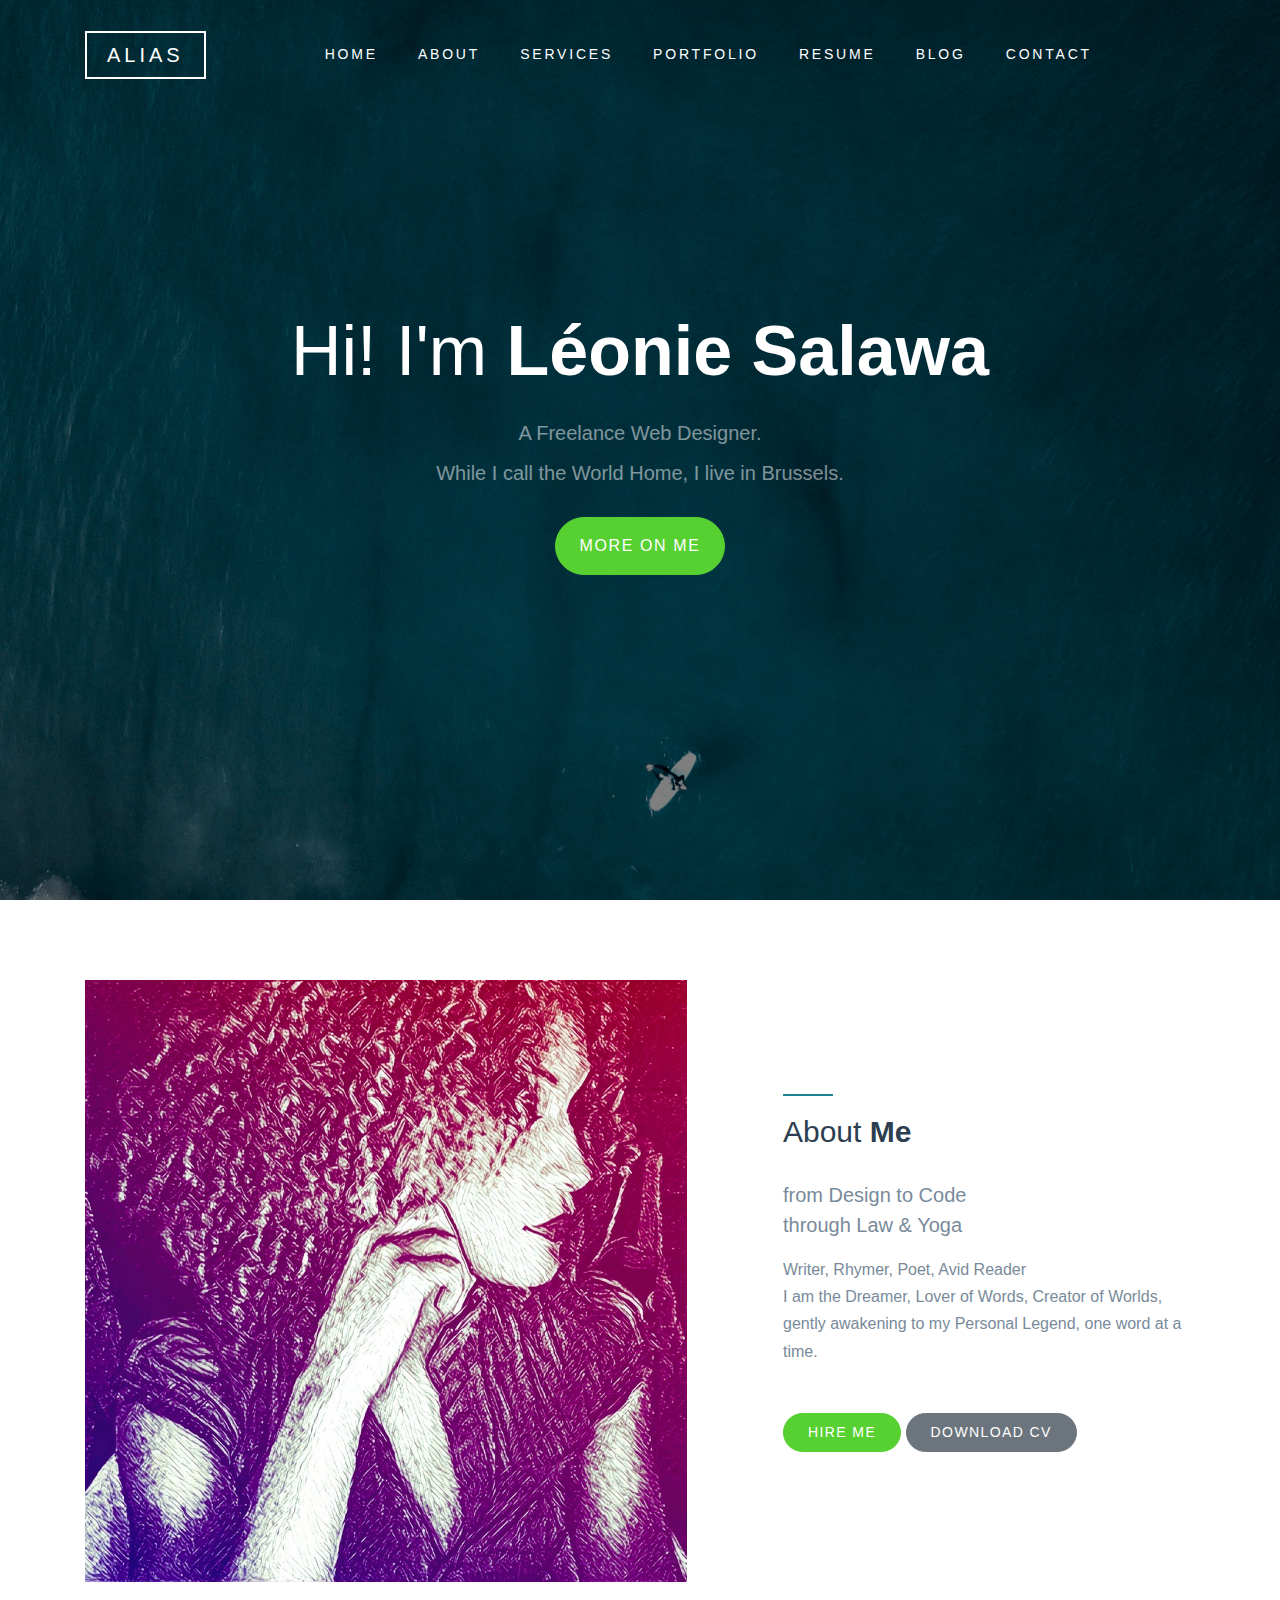
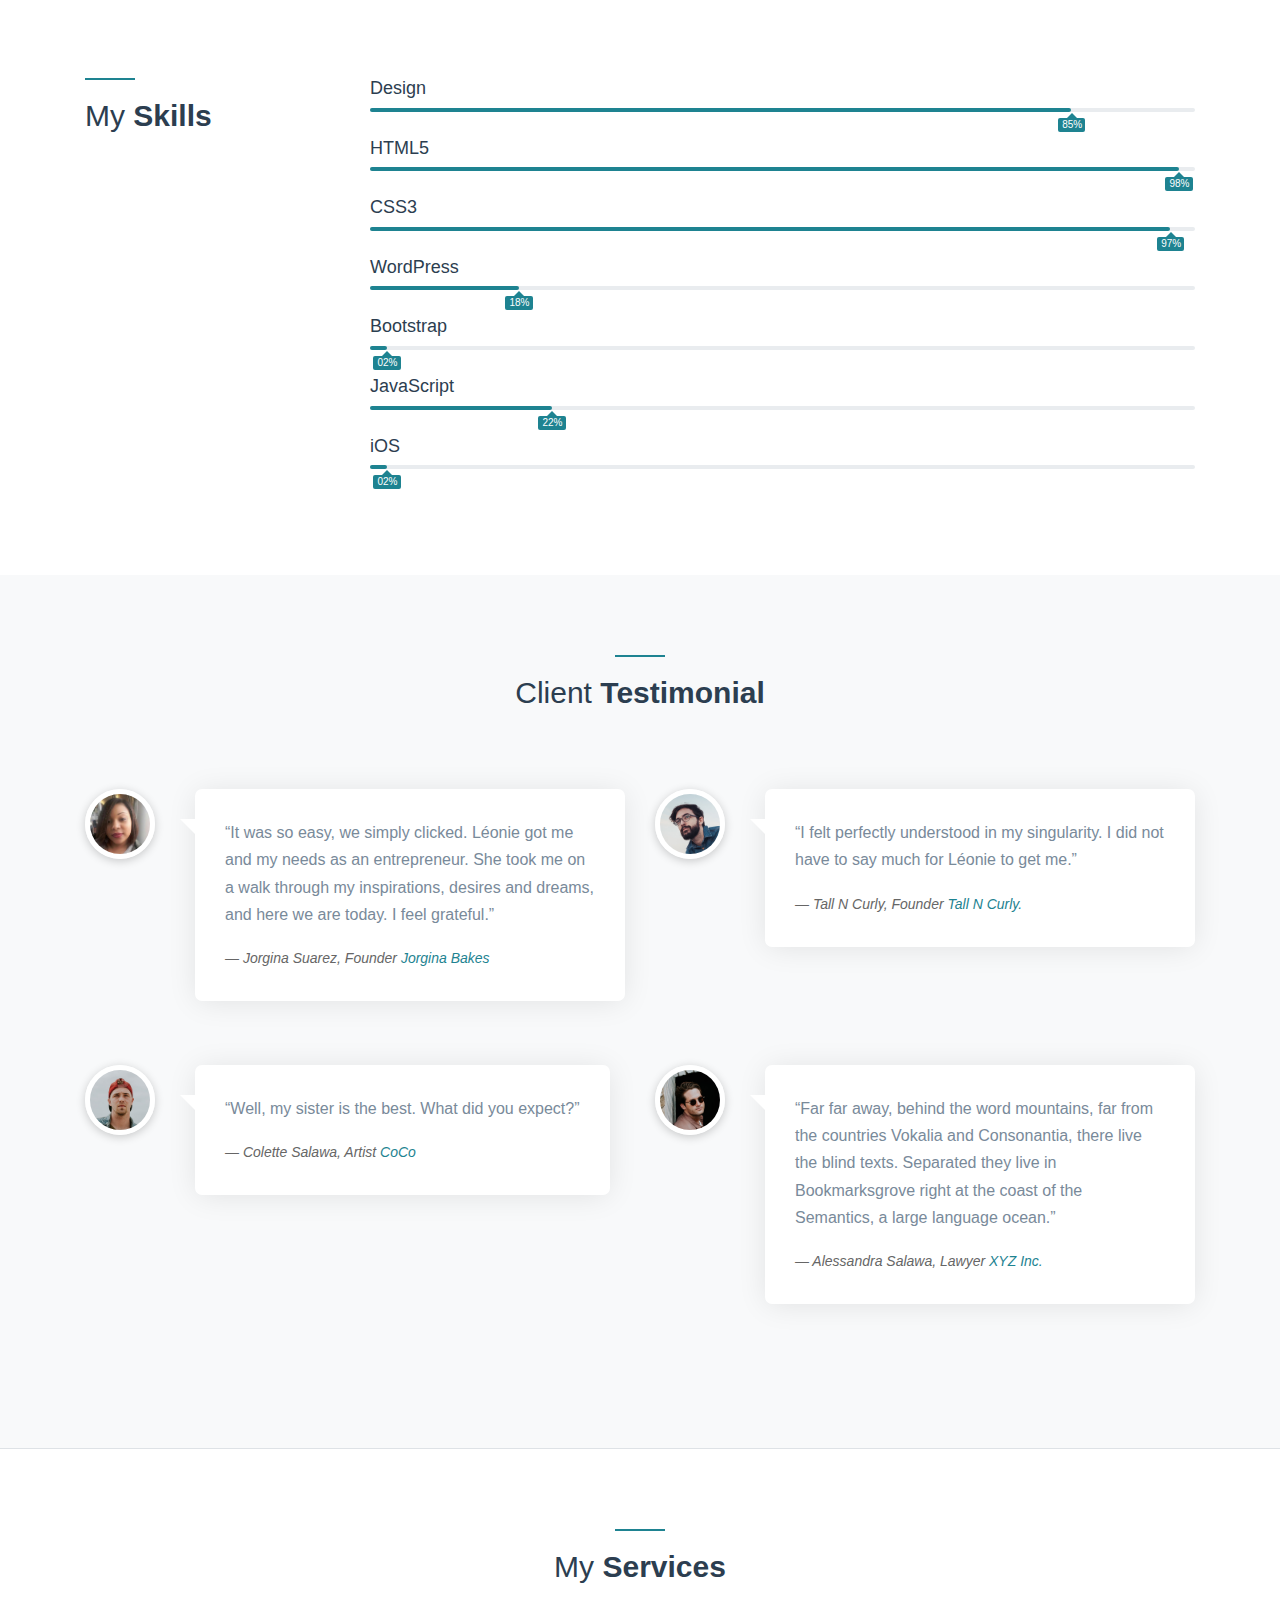
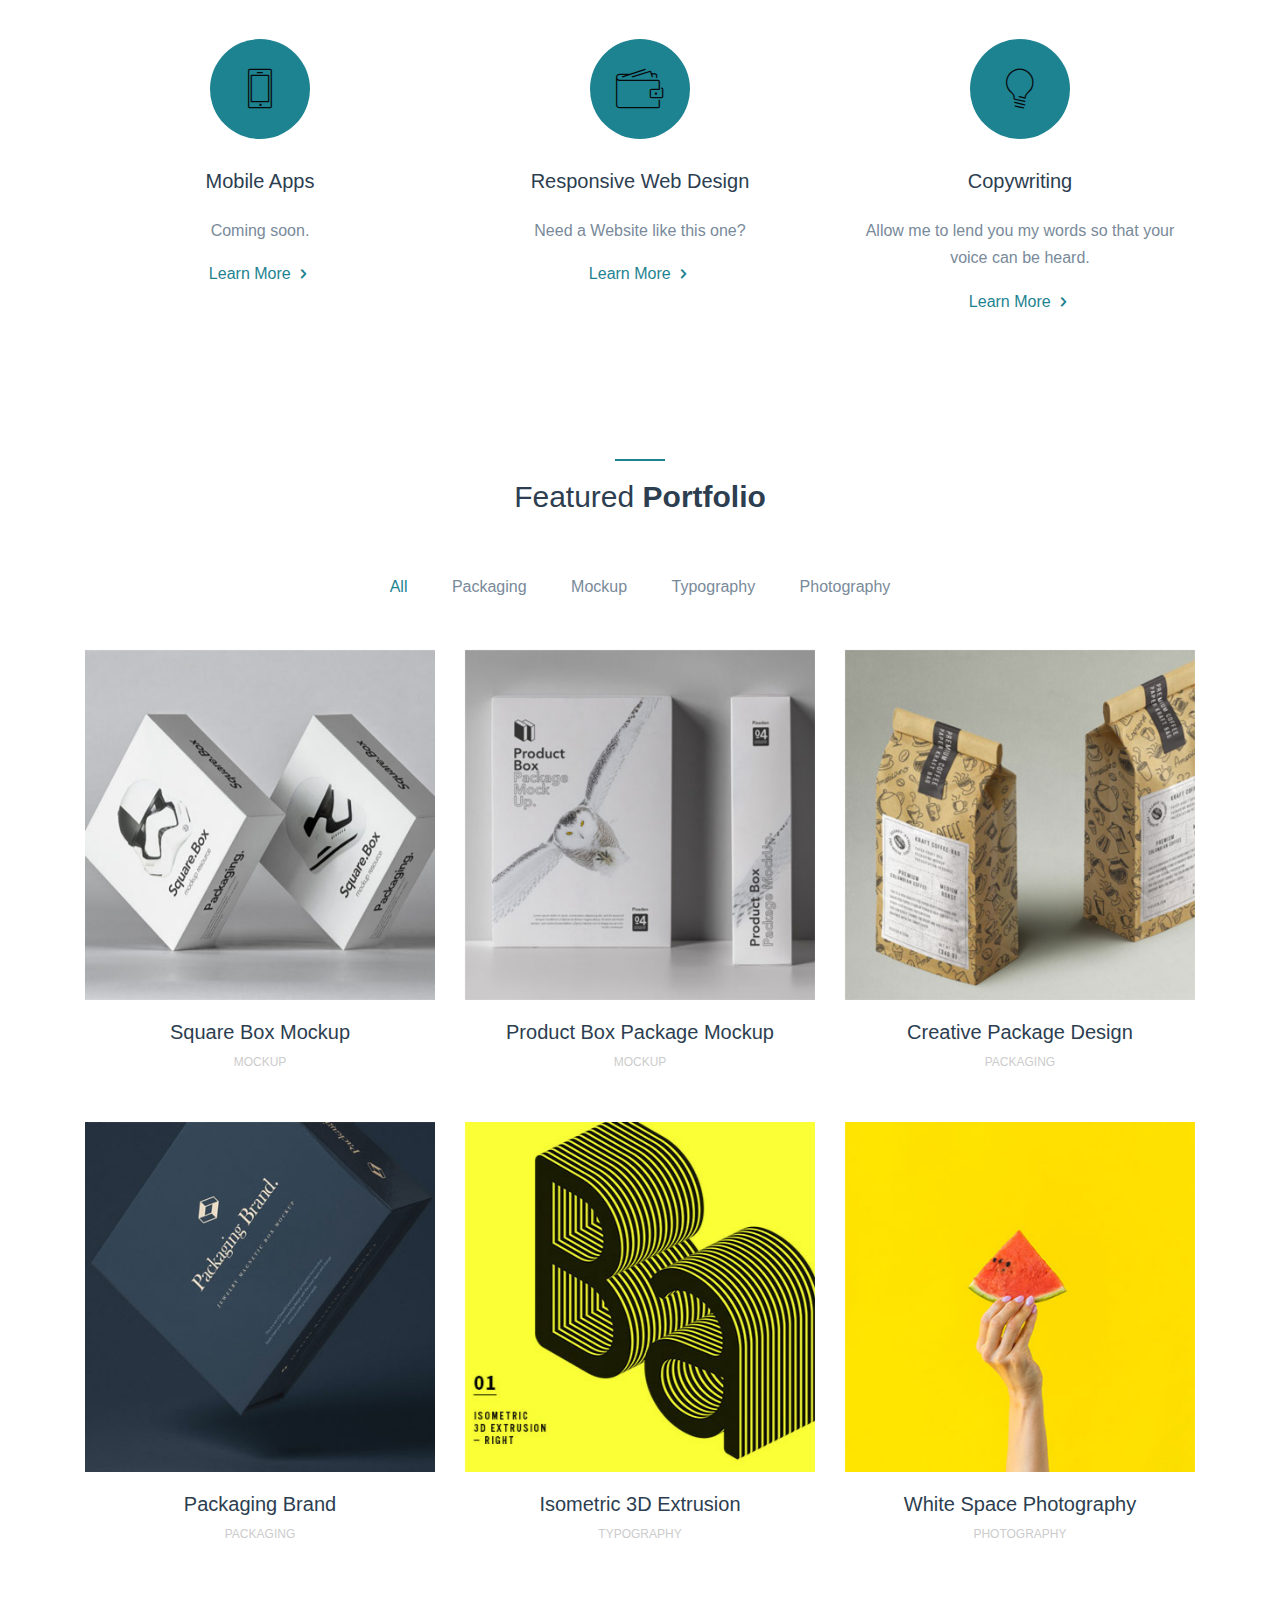
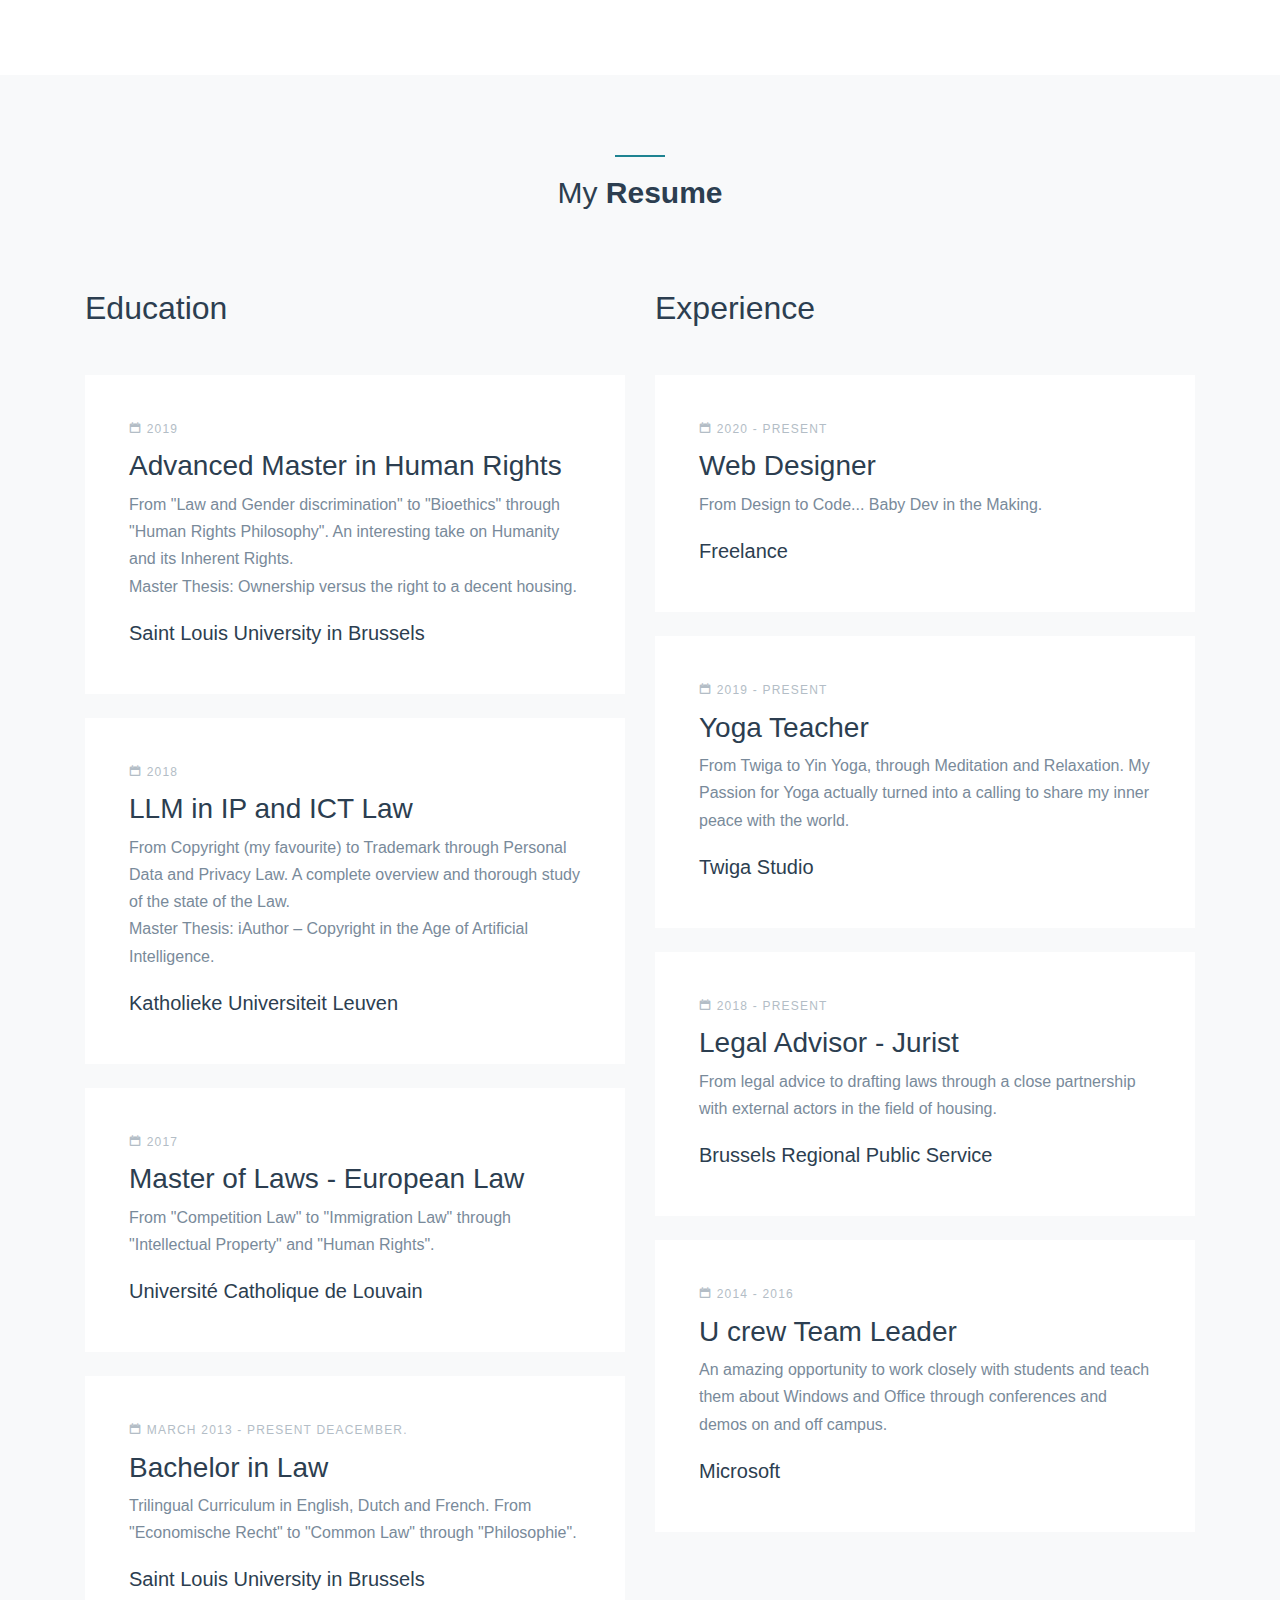
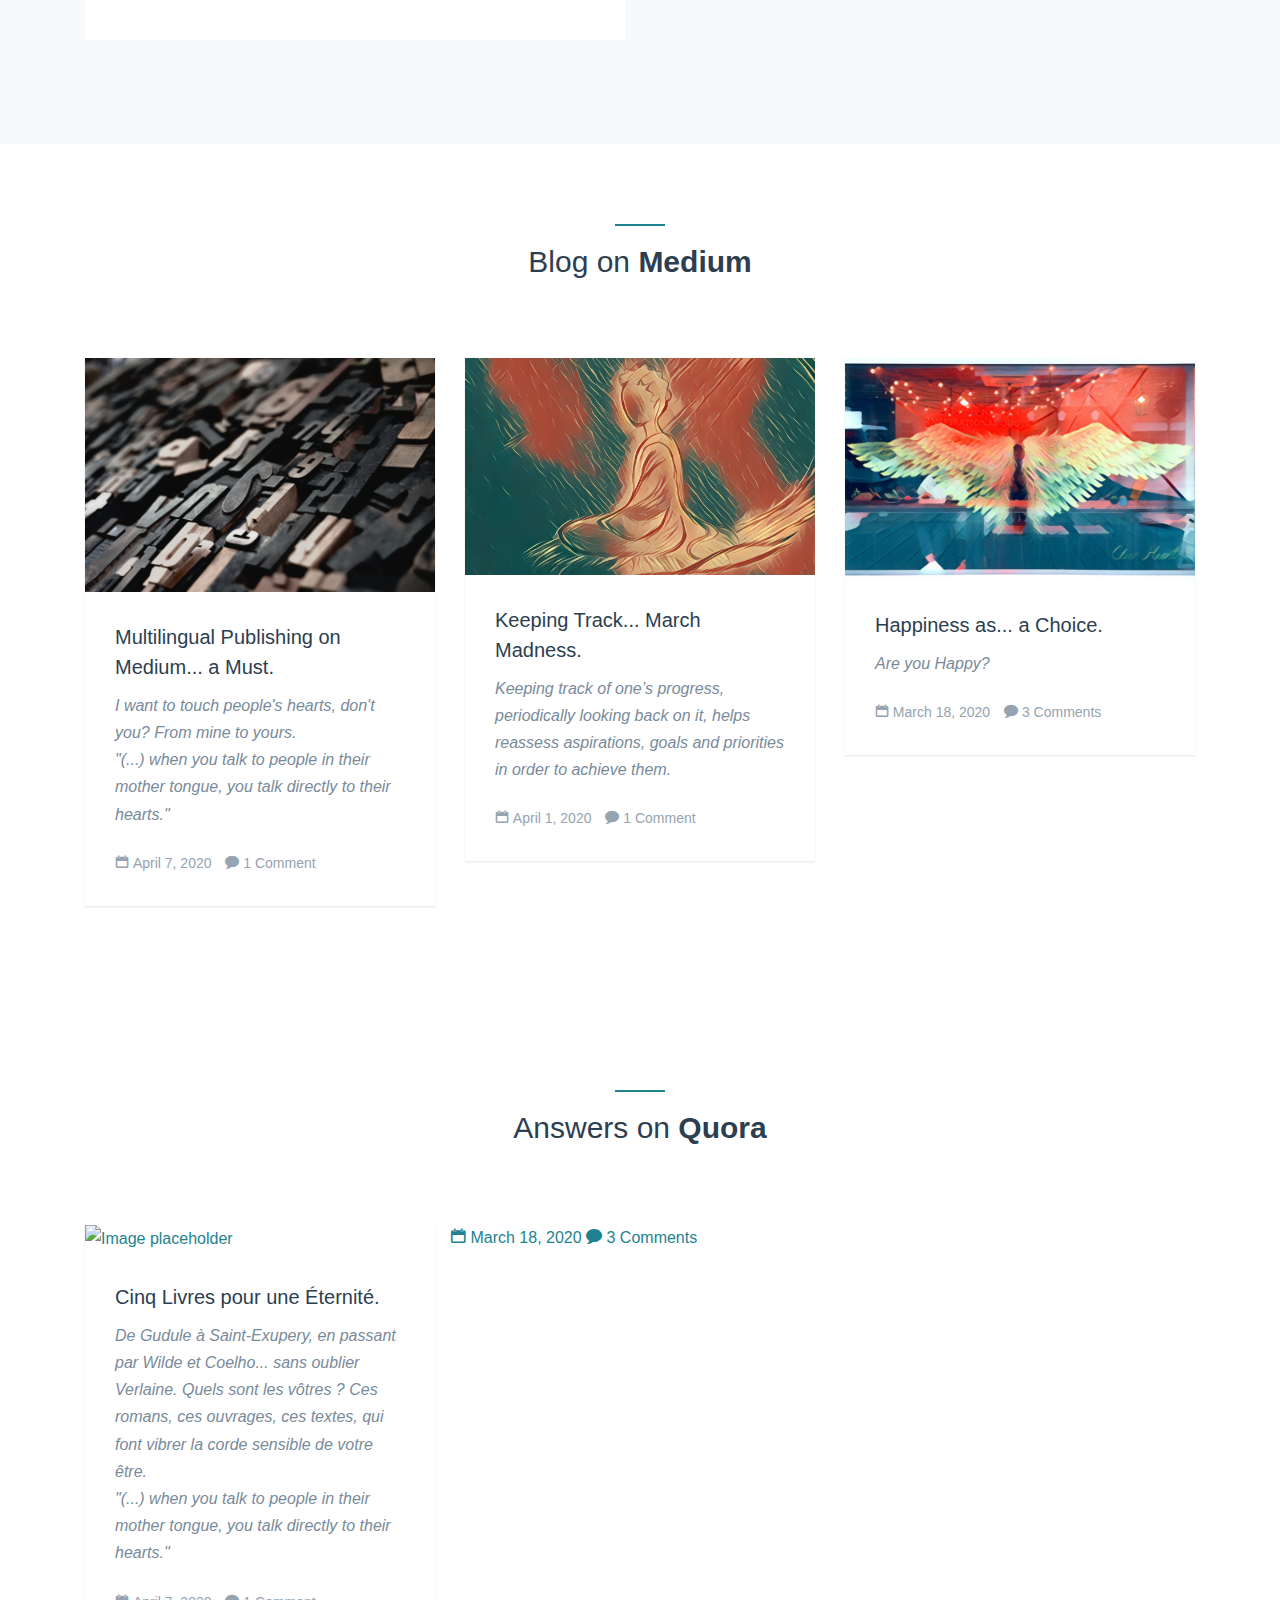
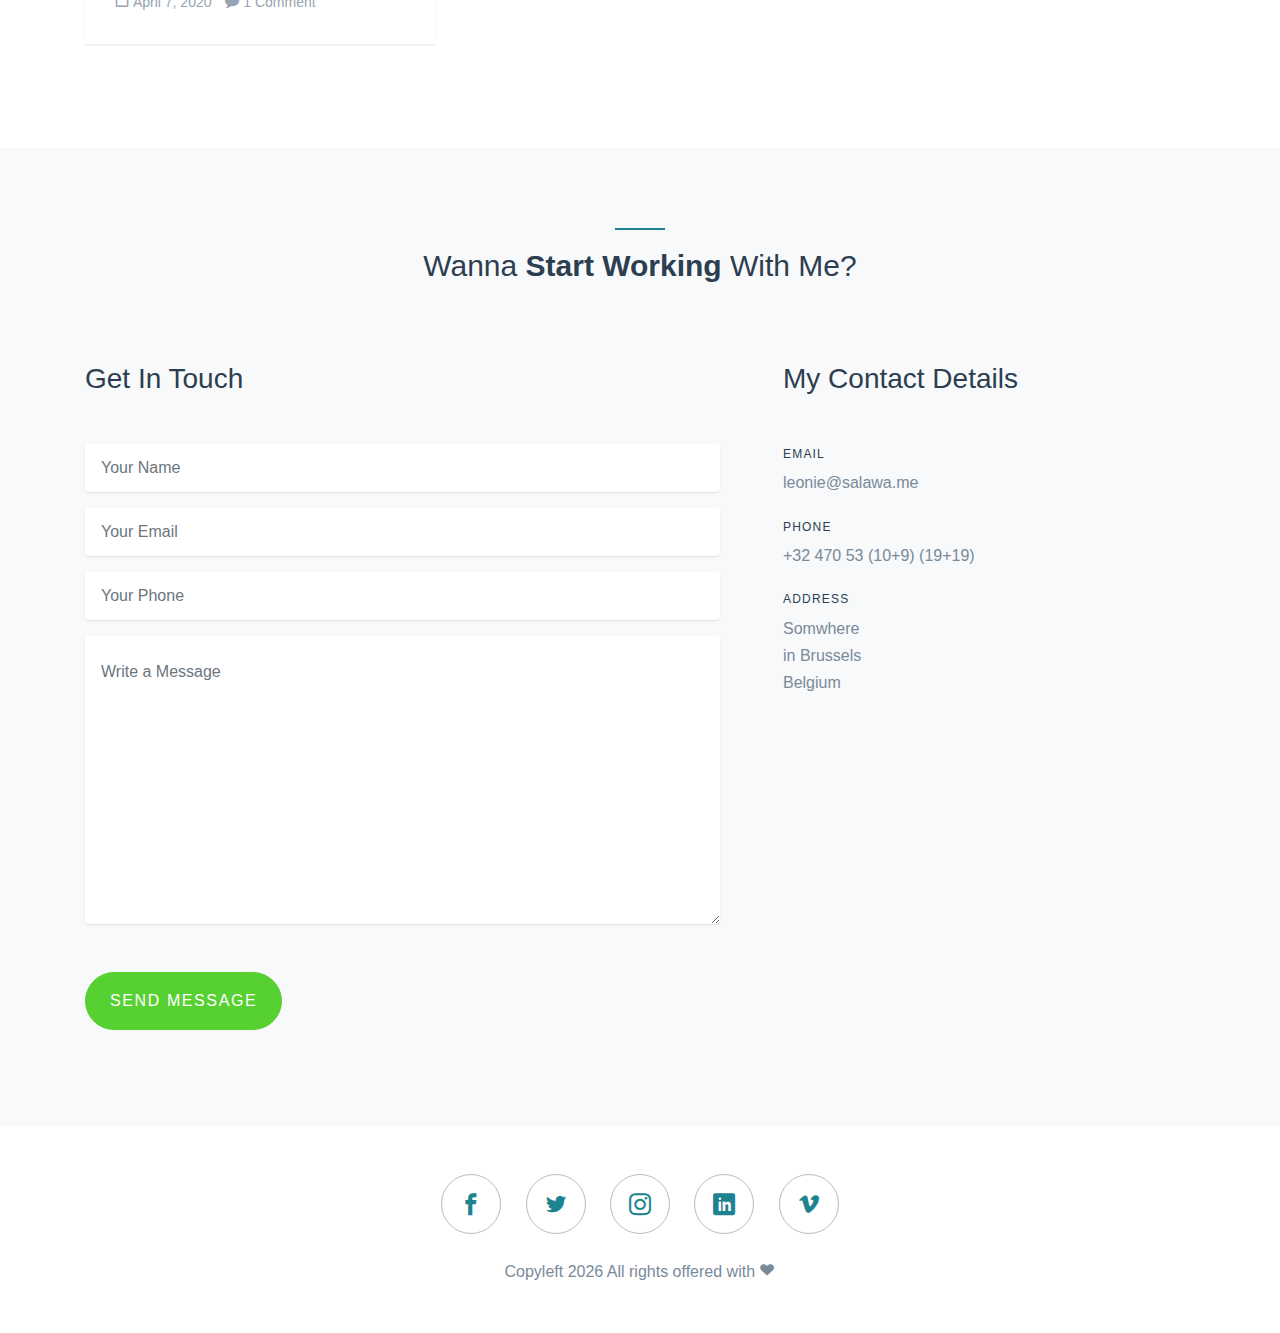
==== commit c3b3c5db: "test" ====
--- a/index.html
+++ b/index.html
@@ -523,6 +523,69 @@
                 <h3><a href="https://medium.com/on-the-pursuit-of-happiness/happiness-as-a-choice-7ad706b9b7fa?source=friends_link&sk=b7868750de5545b4c601f5e43e8031fc">Happiness as... a Choice.</a></h3>
                 <p class="mb-4"><i>Are you Happy?</i></p>
 
+                <div class="meta">
+                  <a href="#"><span class="icon-calendar"></span> March 18, 2020</a>
+                  <a href="#"><span class="icon-bubble"></span> 3 Comments</a>
+                </div>
+              </div>
+            </div>
+          </div>
+
+        </div>
+      </div>
+    </section>
+
+
+    <section class="site-section" id="section-blog">
+      <div class="container">
+        <div class="row">
+          <div class="col-md-12 mb-5">
+            <div class="section-heading text-center">
+              <h2>Answers on <strong>Quora</strong></h2>
+            </div>
+          </div>
+        </div>
+
+        <div class="row">
+          <div class="col-sm-6 col-lg-4 mb-4">
+            <div class="blog-entry">
+              <a href="#"><img src="images/post_4.jpg" alt="Image placeholder" class="img-fluid"></a>
+              <div class="blog-entry-text">
+                <h3><a href="https://quora.com/Léonie-Salawa">Cinq Livres pour une Éternité.</a></h3>
+                <p class="mb-4"><i>De Gudule à Saint-Exupery, en passant par Wilde et Coelho... sans oublier Verlaine.
+
+                  Quels sont les vôtres ? Ces romans, ces ouvrages, ces textes, qui font vibrer la corde sensible de votre être. </br>"(...) when you talk to people in their mother tongue, you talk directly to their hearts."</i></p>
+
+                <div class="meta">
+                  <a href="#"><span class="icon-calendar"></span> April 7, 2020</a>
+                  <a href="#"><span class="icon-bubble"></span> 1 Comment</a>
+                </div>
+              </div>
+            </div>
+          </div>
+<!--          
+          <div class="col-sm-6 col-lg-4 mb-4">
+            <div class="blog-entry">
+              <a href="#"><img src="images/post_5.jpg" alt="Image placeholder" class="img-fluid"></a>
+              <div class="blog-entry-text">
+                <h3><a href="https://medium.com/on-the-pursuit-of-happiness/keeping-track-7aafac465875?source=friends_link&sk=0c84cc453fa3b1e61682472b204411ed">Keeping Track... March Madness.</a></h3>
+                <p class="mb-4"><i>Keeping track of one’s progress, periodically looking back on it, helps reassess aspirations, goals and priorities in order to achieve them.</i></p>
+
+                <div class="meta">
+                  <a href="#"><span class="icon-calendar"></span> April 1, 2020</a>
+                  <a href="#"><span class="icon-bubble"></span> 1 Comment</a>
+                </div>
+              </div>
+            </div>
+          </div>
+
+          <div class="col-sm-6 col-lg-4 mb-4">
+            <div class="blog-entry">
+              <a href="#"><img src="images/post_6.jpg" alt="Image placeholder" class="img-fluid"></a>
+              <div class="blog-entry-text">
+                <h3><a href="https://medium.com/on-the-pursuit-of-happiness/happiness-as-a-choice-7ad706b9b7fa?source=friends_link&sk=b7868750de5545b4c601f5e43e8031fc">Happiness as... a Choice.</a></h3>
+                <p class="mb-4"><i>Are you Happy?</i></p>
+-->
                 <div class="meta">
                   <a href="#"><span class="icon-calendar"></span> March 18, 2020</a>
                   <a href="#"><span class="icon-bubble"></span> 3 Comments</a>
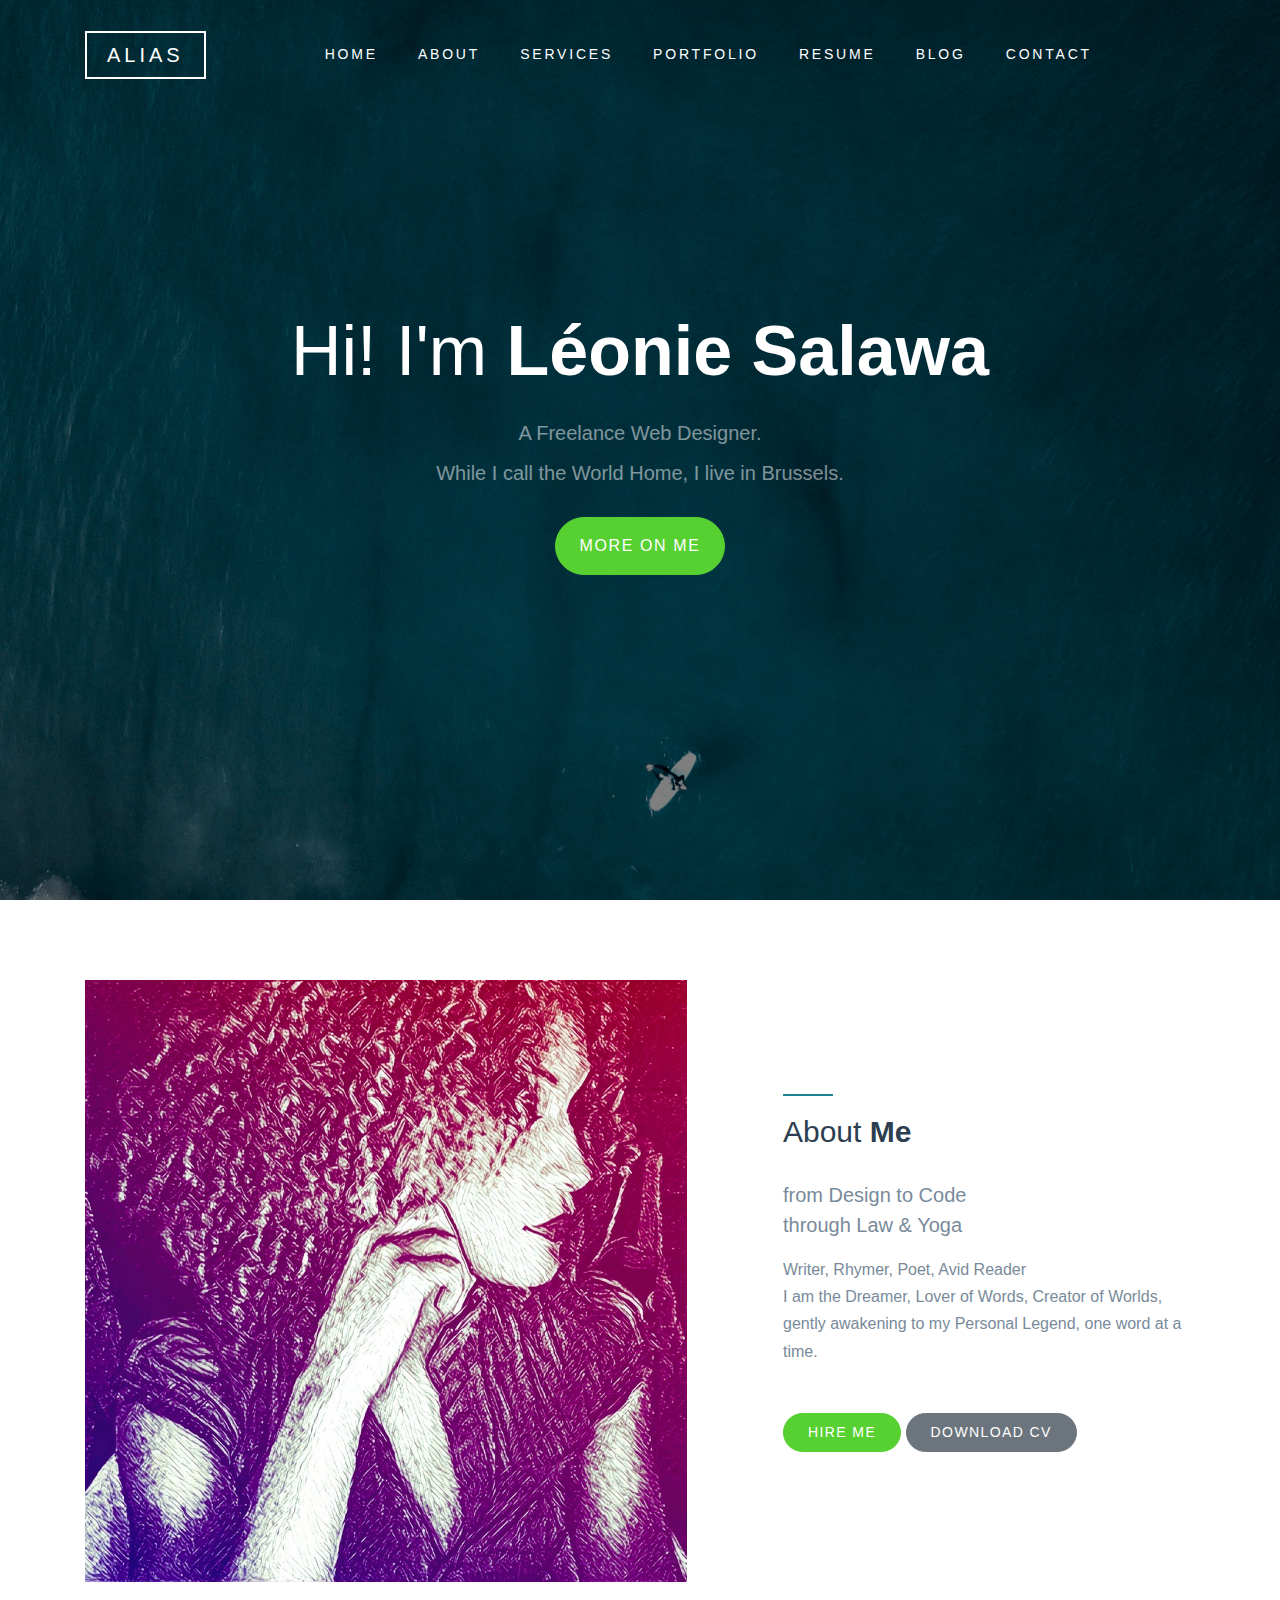
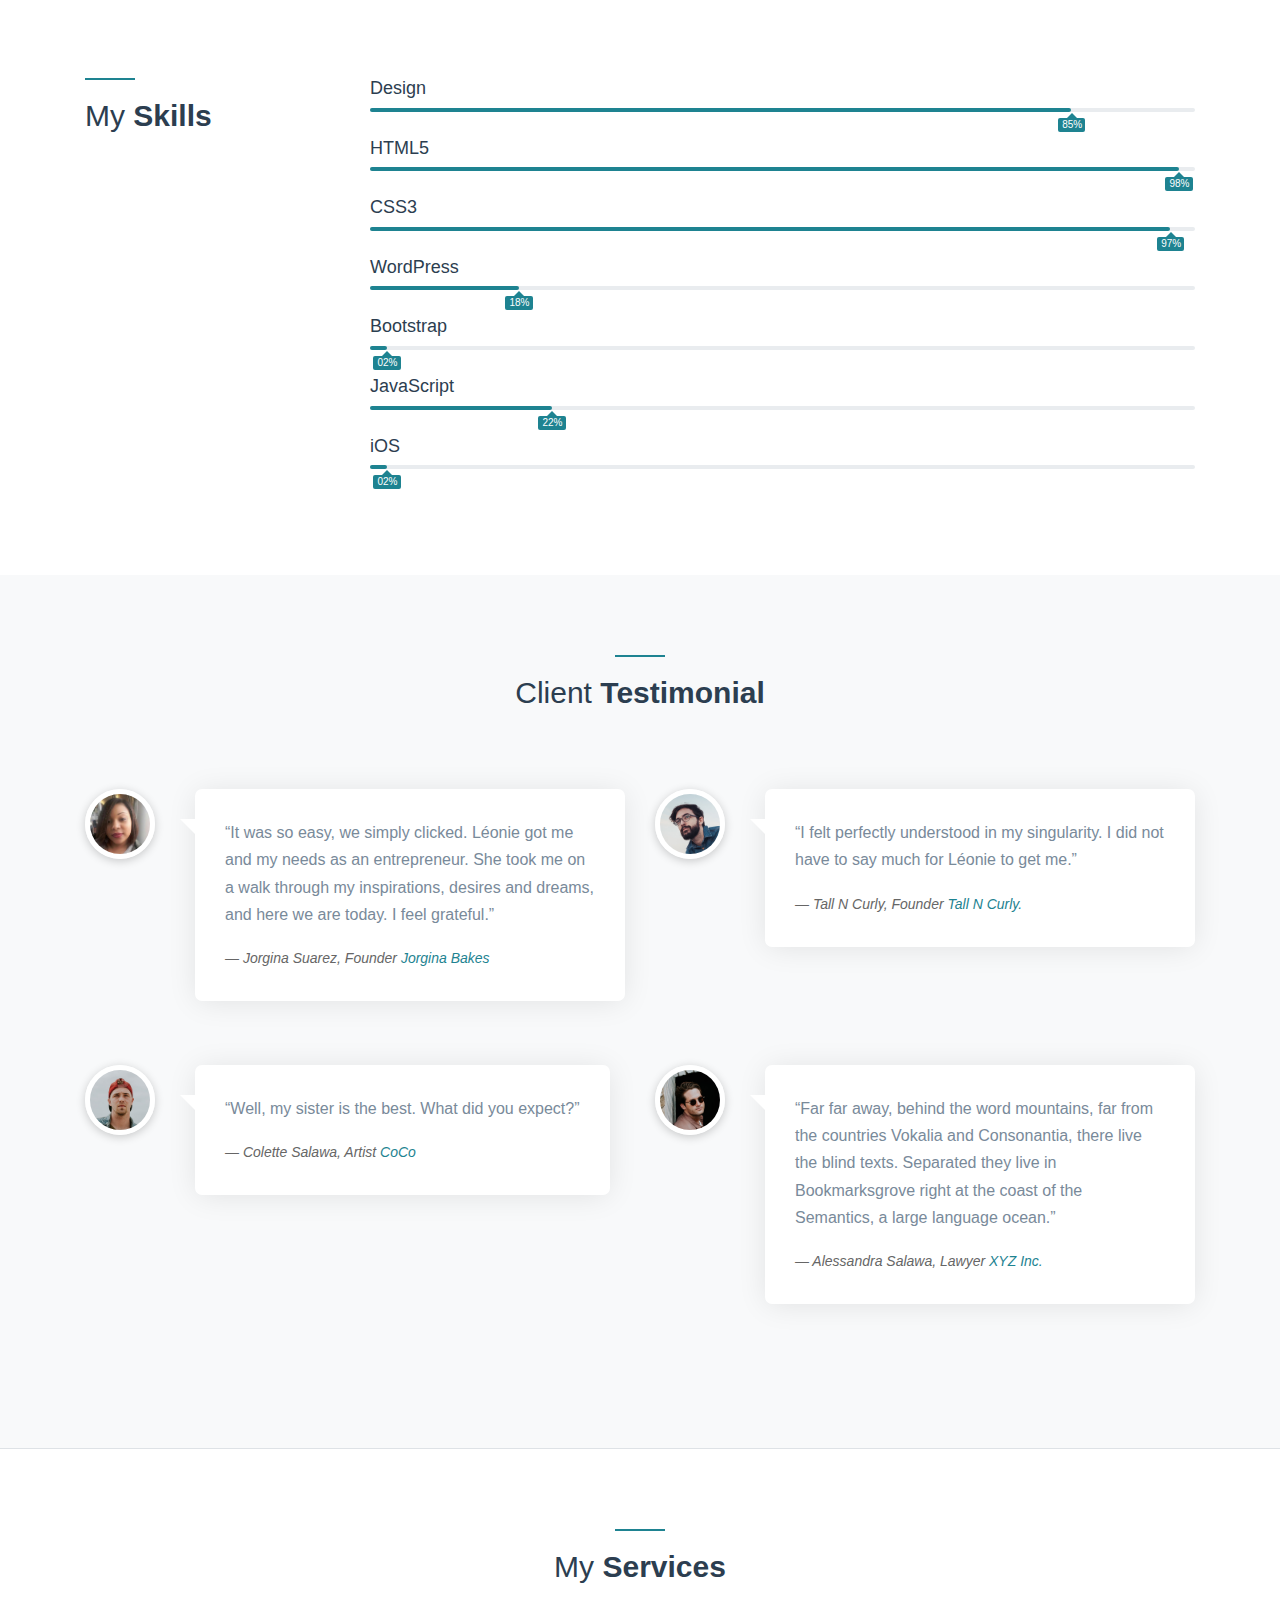
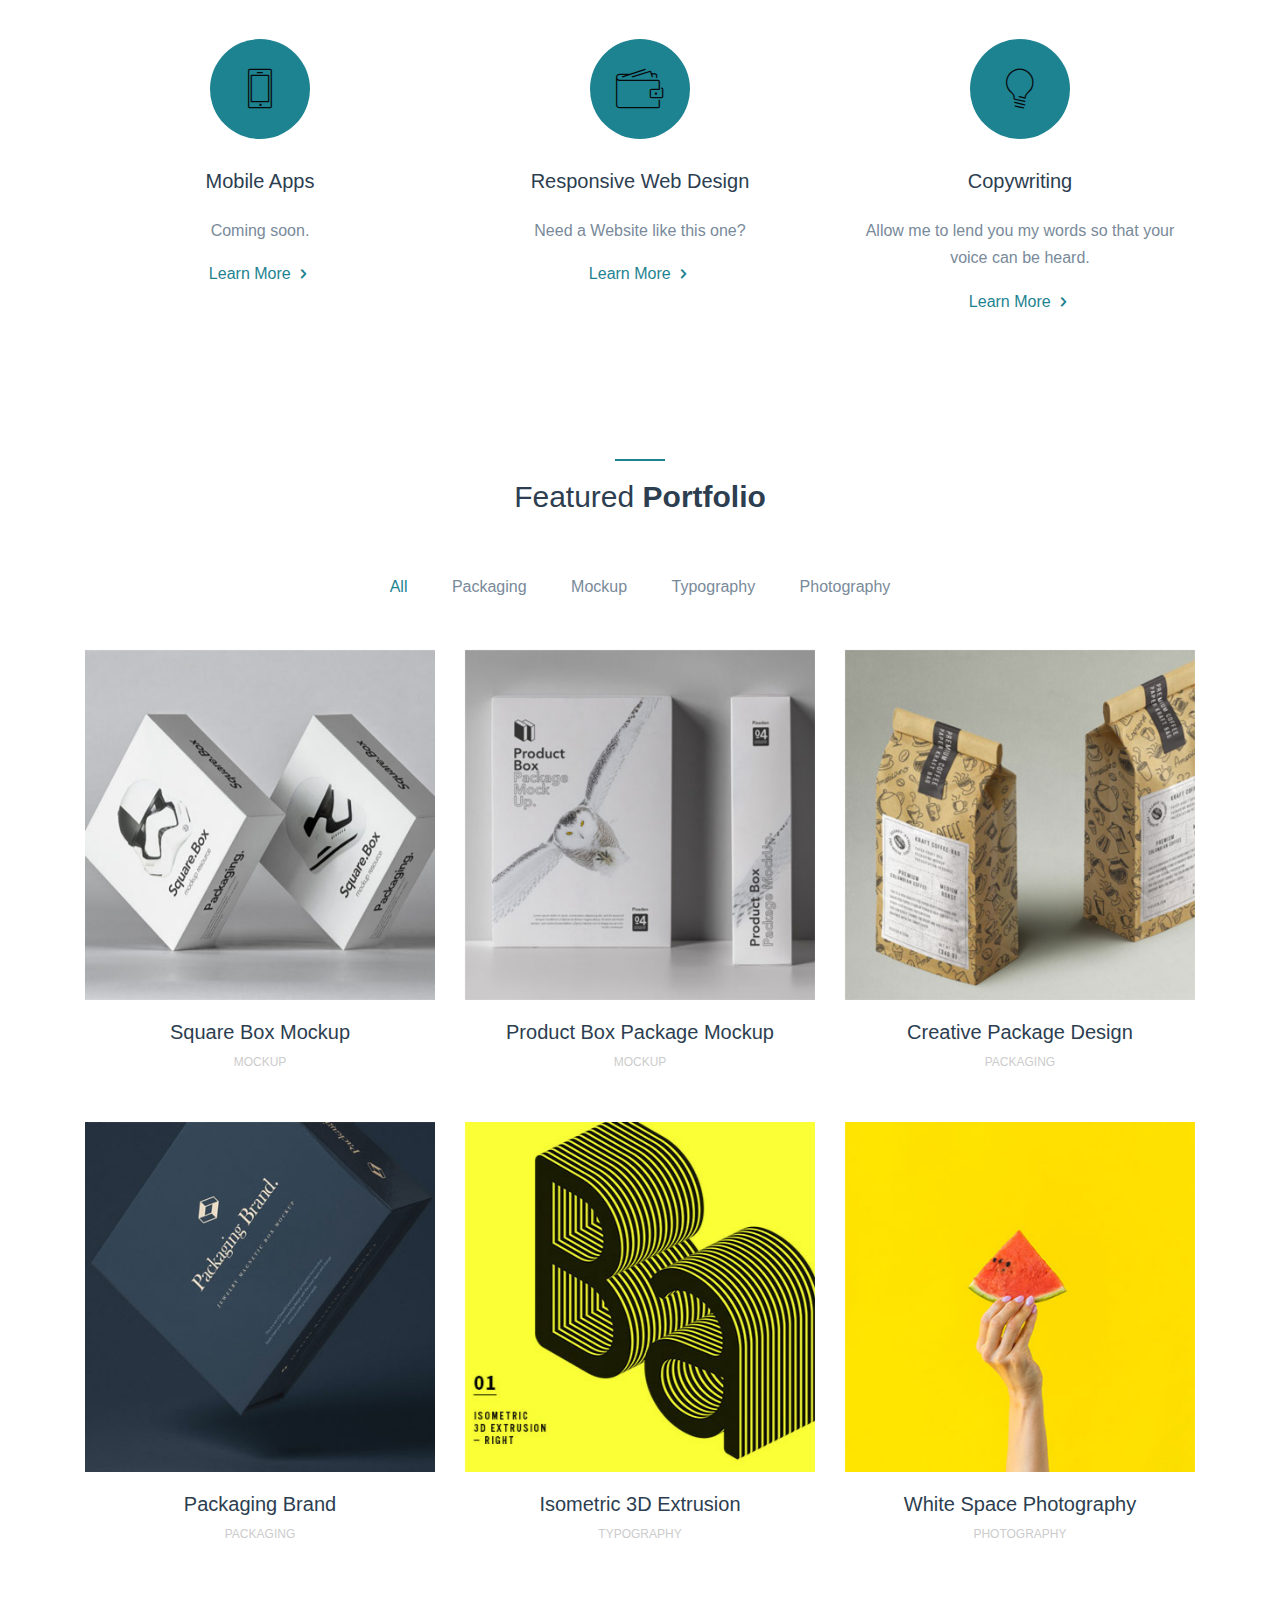
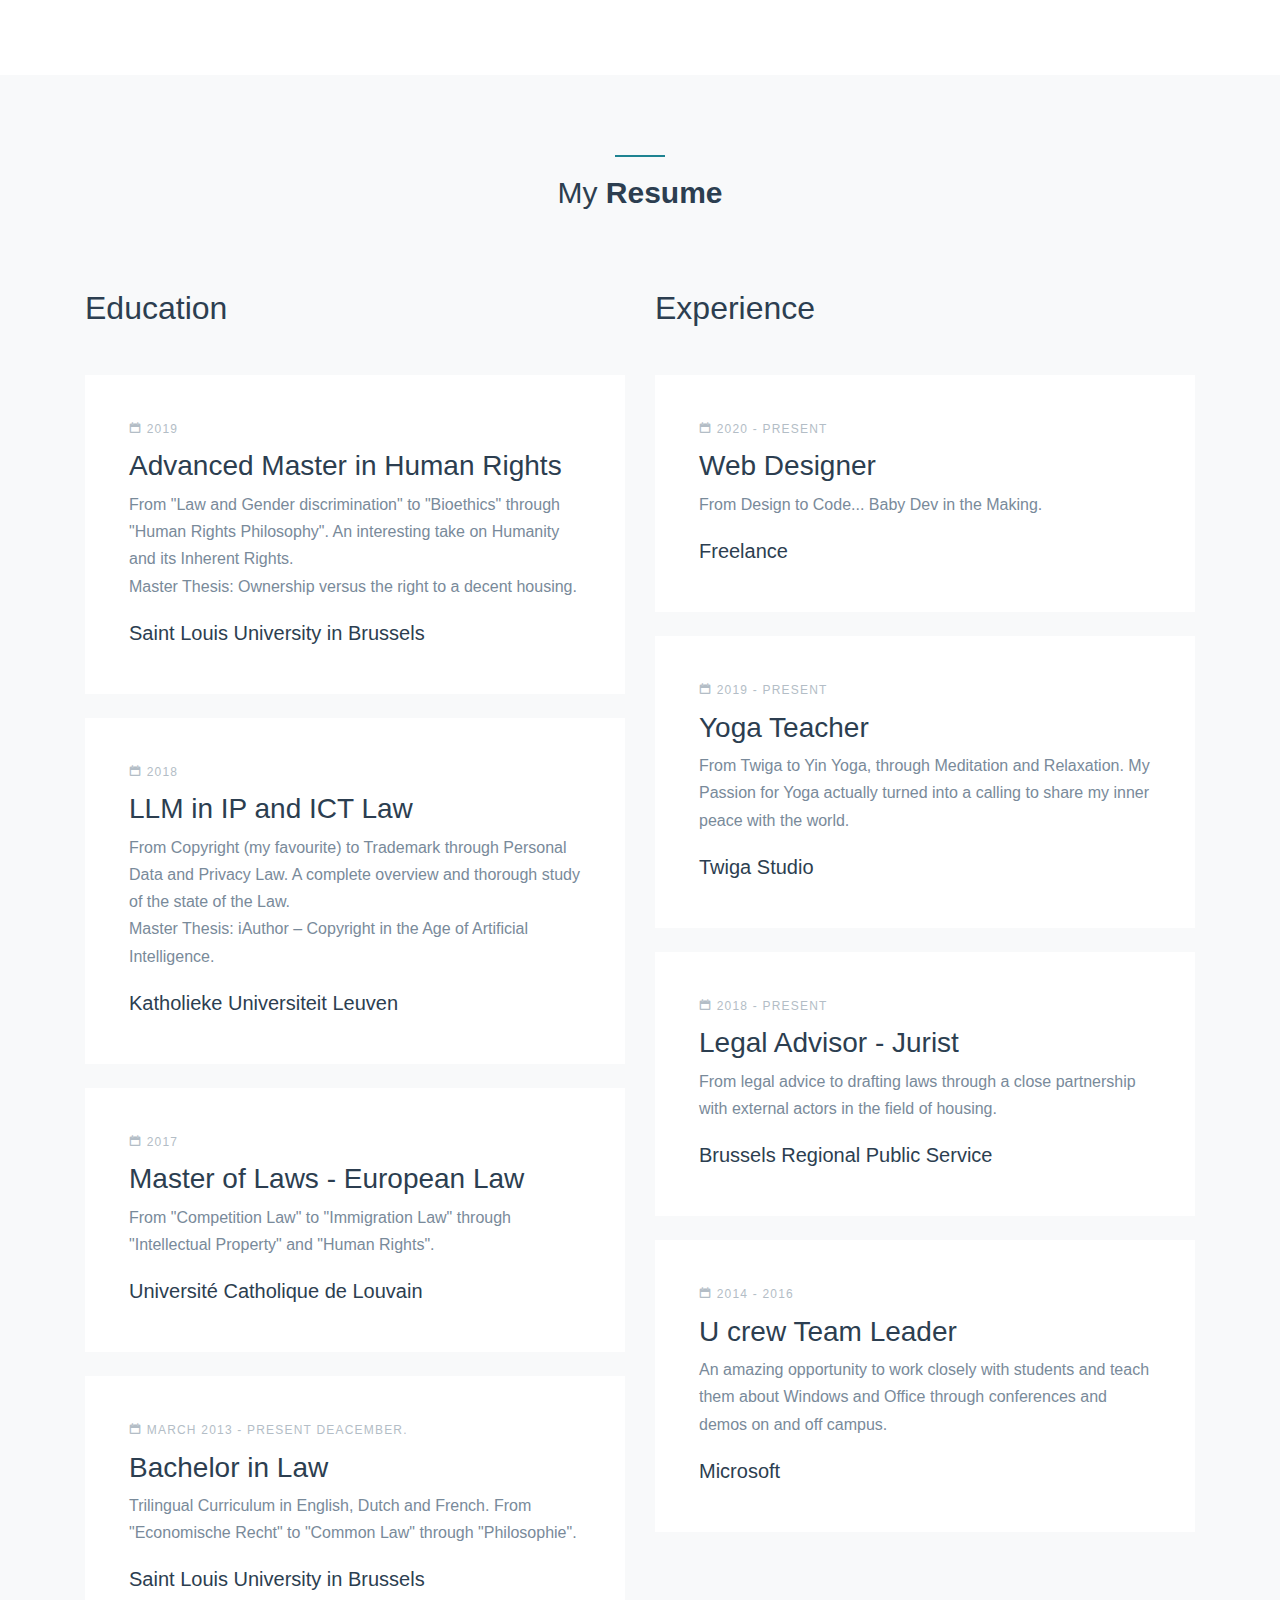
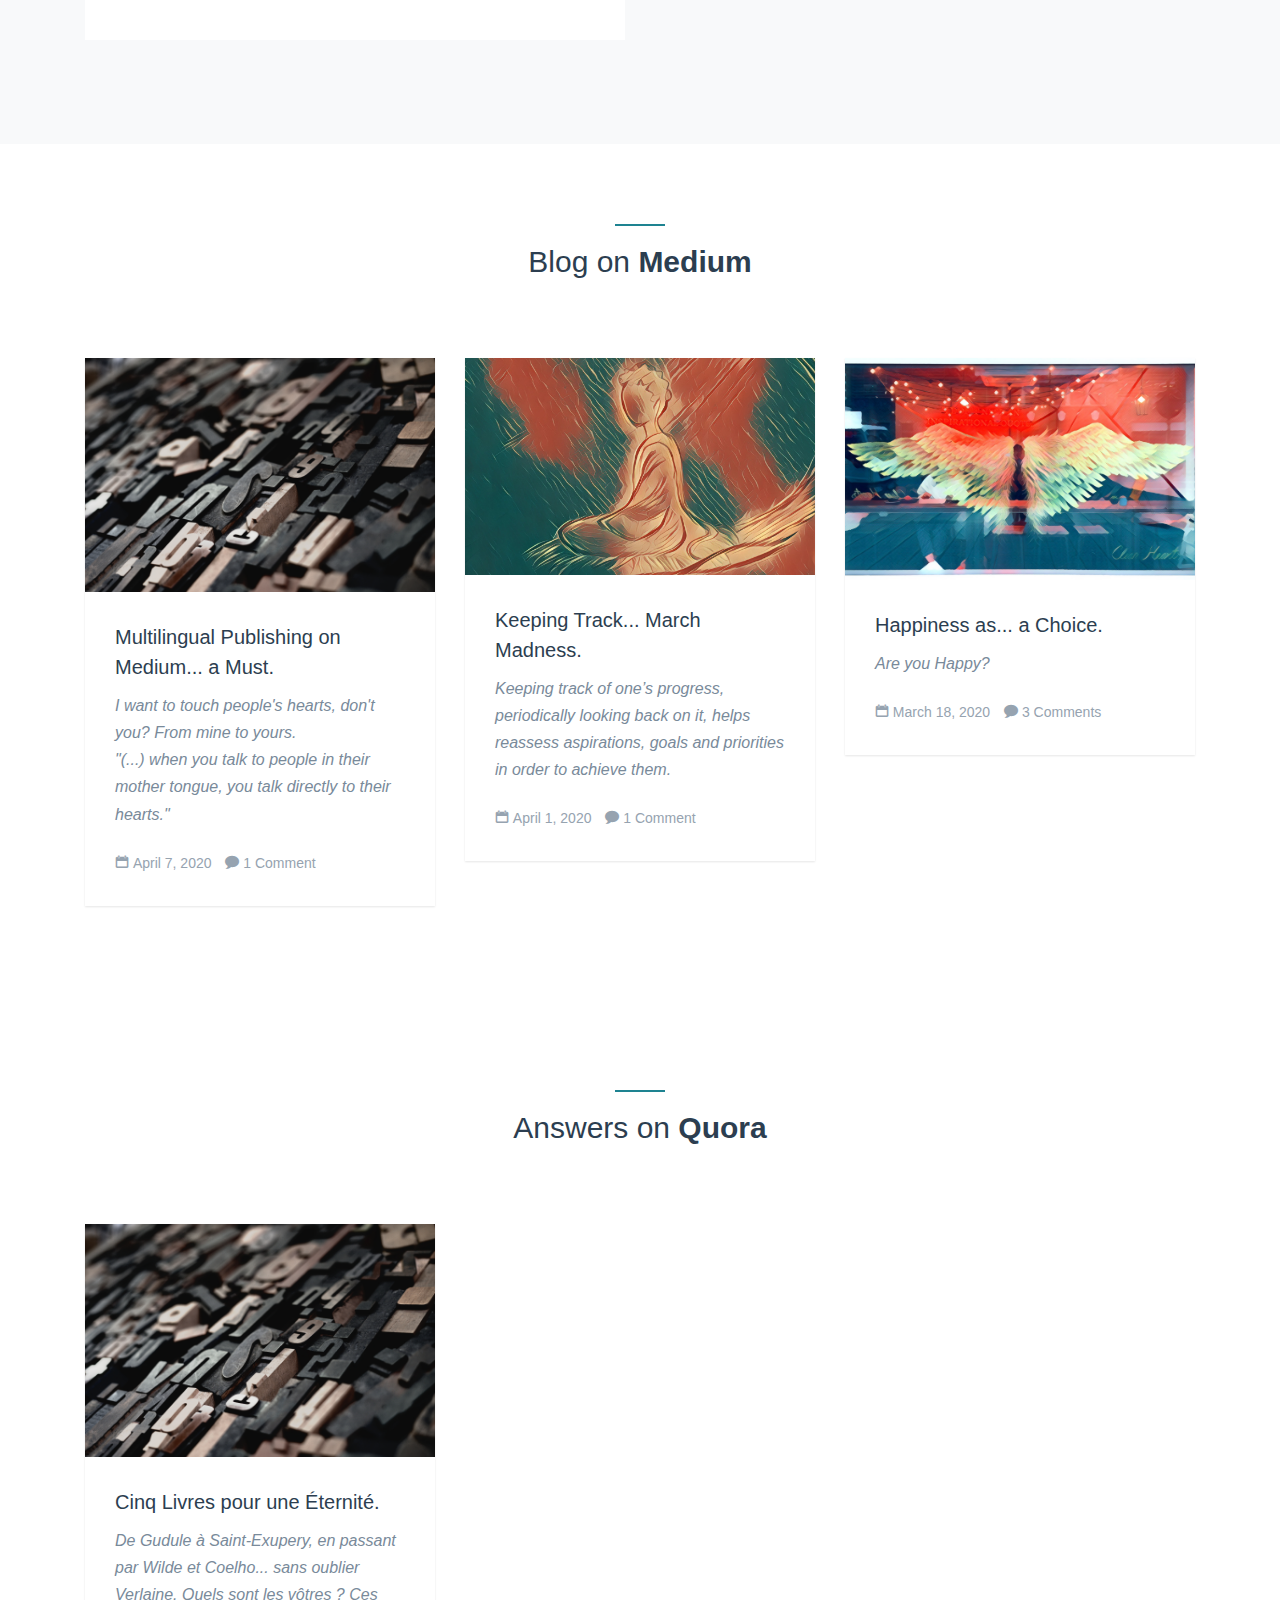
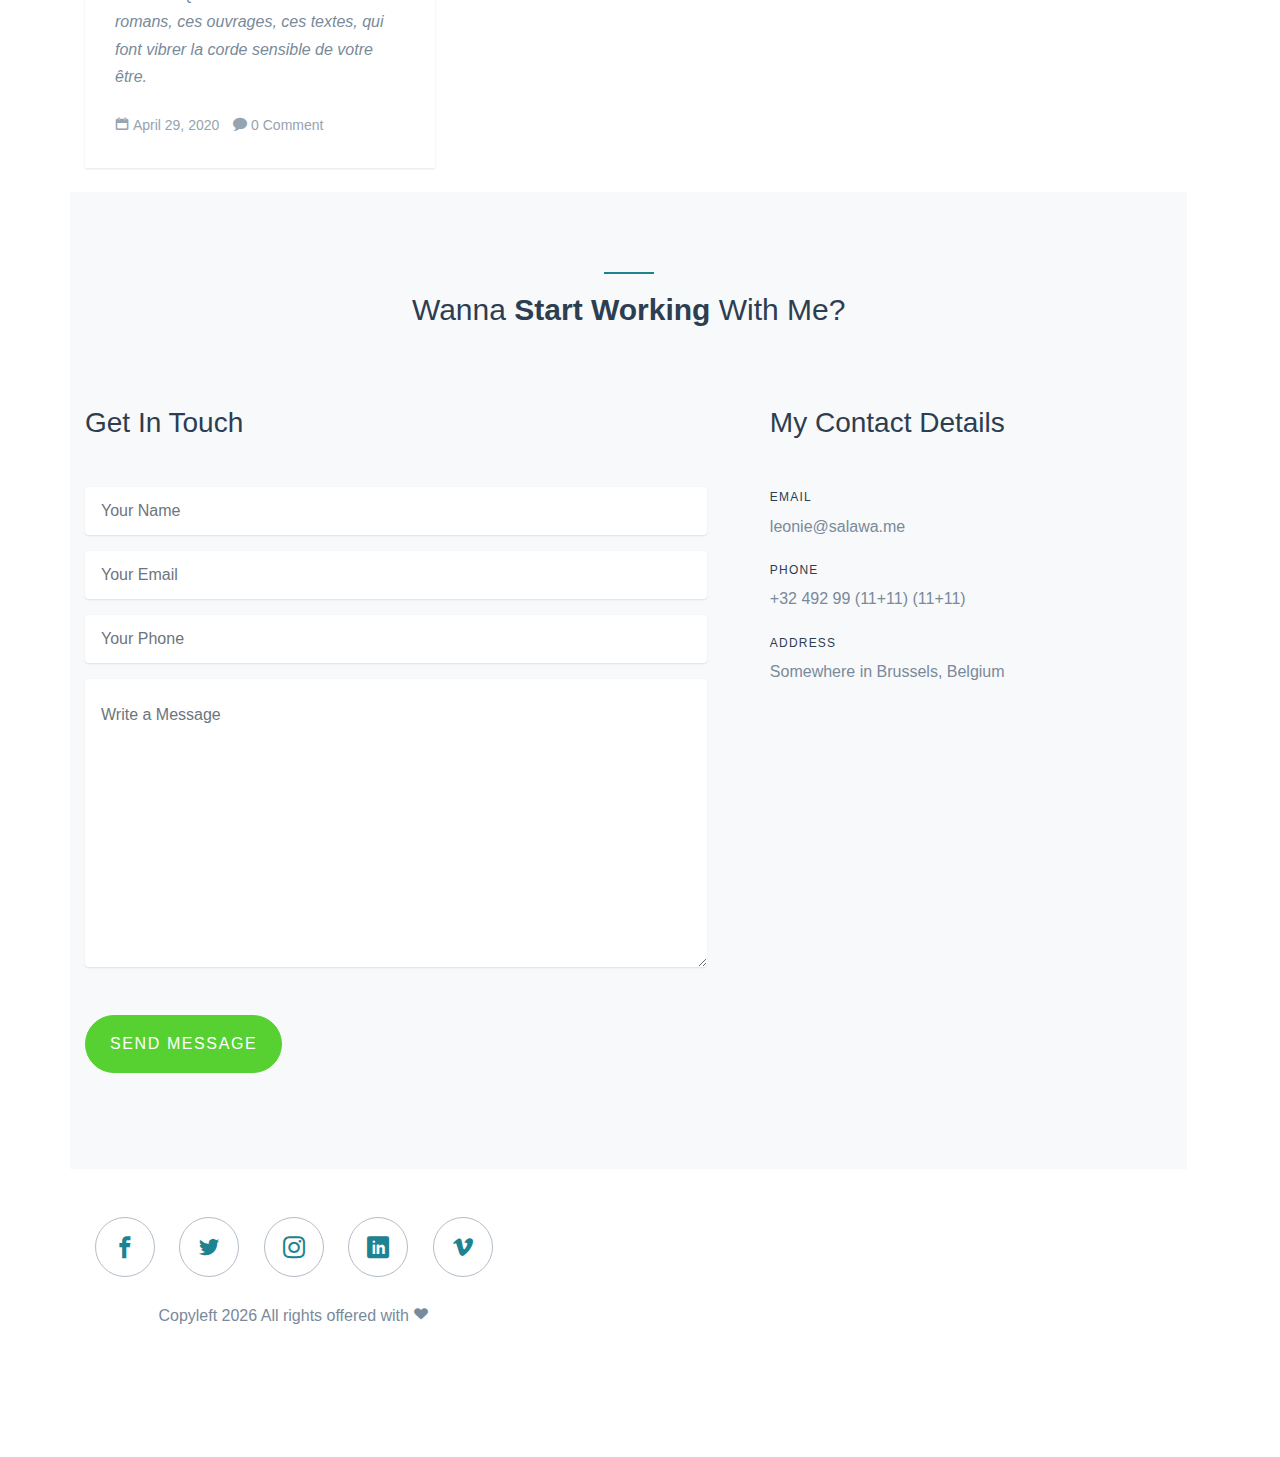
==== commit f419ef25: "minor changes" ====
--- a/index.html
+++ b/index.html
@@ -549,16 +549,16 @@
         <div class="row">
           <div class="col-sm-6 col-lg-4 mb-4">
             <div class="blog-entry">
-              <a href="#"><img src="images/post_4.jpg" alt="Image placeholder" class="img-fluid"></a>
+              <a href="#"><img src="images/post_1.jpg" alt="Image placeholder" class="img-fluid"></a>
               <div class="blog-entry-text">
                 <h3><a href="https://quora.com/Léonie-Salawa">Cinq Livres pour une Éternité.</a></h3>
                 <p class="mb-4"><i>De Gudule à Saint-Exupery, en passant par Wilde et Coelho... sans oublier Verlaine.
 
-                  Quels sont les vôtres ? Ces romans, ces ouvrages, ces textes, qui font vibrer la corde sensible de votre être. </br>"(...) when you talk to people in their mother tongue, you talk directly to their hearts."</i></p>
+                  Quels sont les vôtres ? Ces romans, ces ouvrages, ces textes, qui font vibrer la corde sensible de votre être.</i></p>
 
                 <div class="meta">
-                  <a href="#"><span class="icon-calendar"></span> April 7, 2020</a>
-                  <a href="#"><span class="icon-bubble"></span> 1 Comment</a>
+                  <a href="#"><span class="icon-calendar"></span> April 29, 2020</a>
+                  <a href="#"><span class="icon-bubble"></span> 0 Comment</a>
                 </div>
               </div>
             </div>
@@ -585,7 +585,7 @@
               <div class="blog-entry-text">
                 <h3><a href="https://medium.com/on-the-pursuit-of-happiness/happiness-as-a-choice-7ad706b9b7fa?source=friends_link&sk=b7868750de5545b4c601f5e43e8031fc">Happiness as... a Choice.</a></h3>
                 <p class="mb-4"><i>Are you Happy?</i></p>
--->
+
                 <div class="meta">
                   <a href="#"><span class="icon-calendar"></span> March 18, 2020</a>
                   <a href="#"><span class="icon-bubble"></span> 3 Comments</a>
@@ -597,7 +597,7 @@
         </div>
       </div>
     </section>
-
+-->
     <section class="site-section bg-light" id="section-contact">
       <div class="container">
         <div class="row">
@@ -636,12 +636,12 @@
               </li>
               <li>
                 <span class="text-uppercase">Phone</span>
-                +32 470 53 (10+9) (19+19)
+                +32 492 99 (11+11) (11+11)
               </li>
               <li>
                 <span class="text-uppercase">Address</span>
-                Somwhere <br>
-                in Brussels <br>
+                Somewhere 
+                in Brussels, 
                 Belgium
               </li>
             </ul>
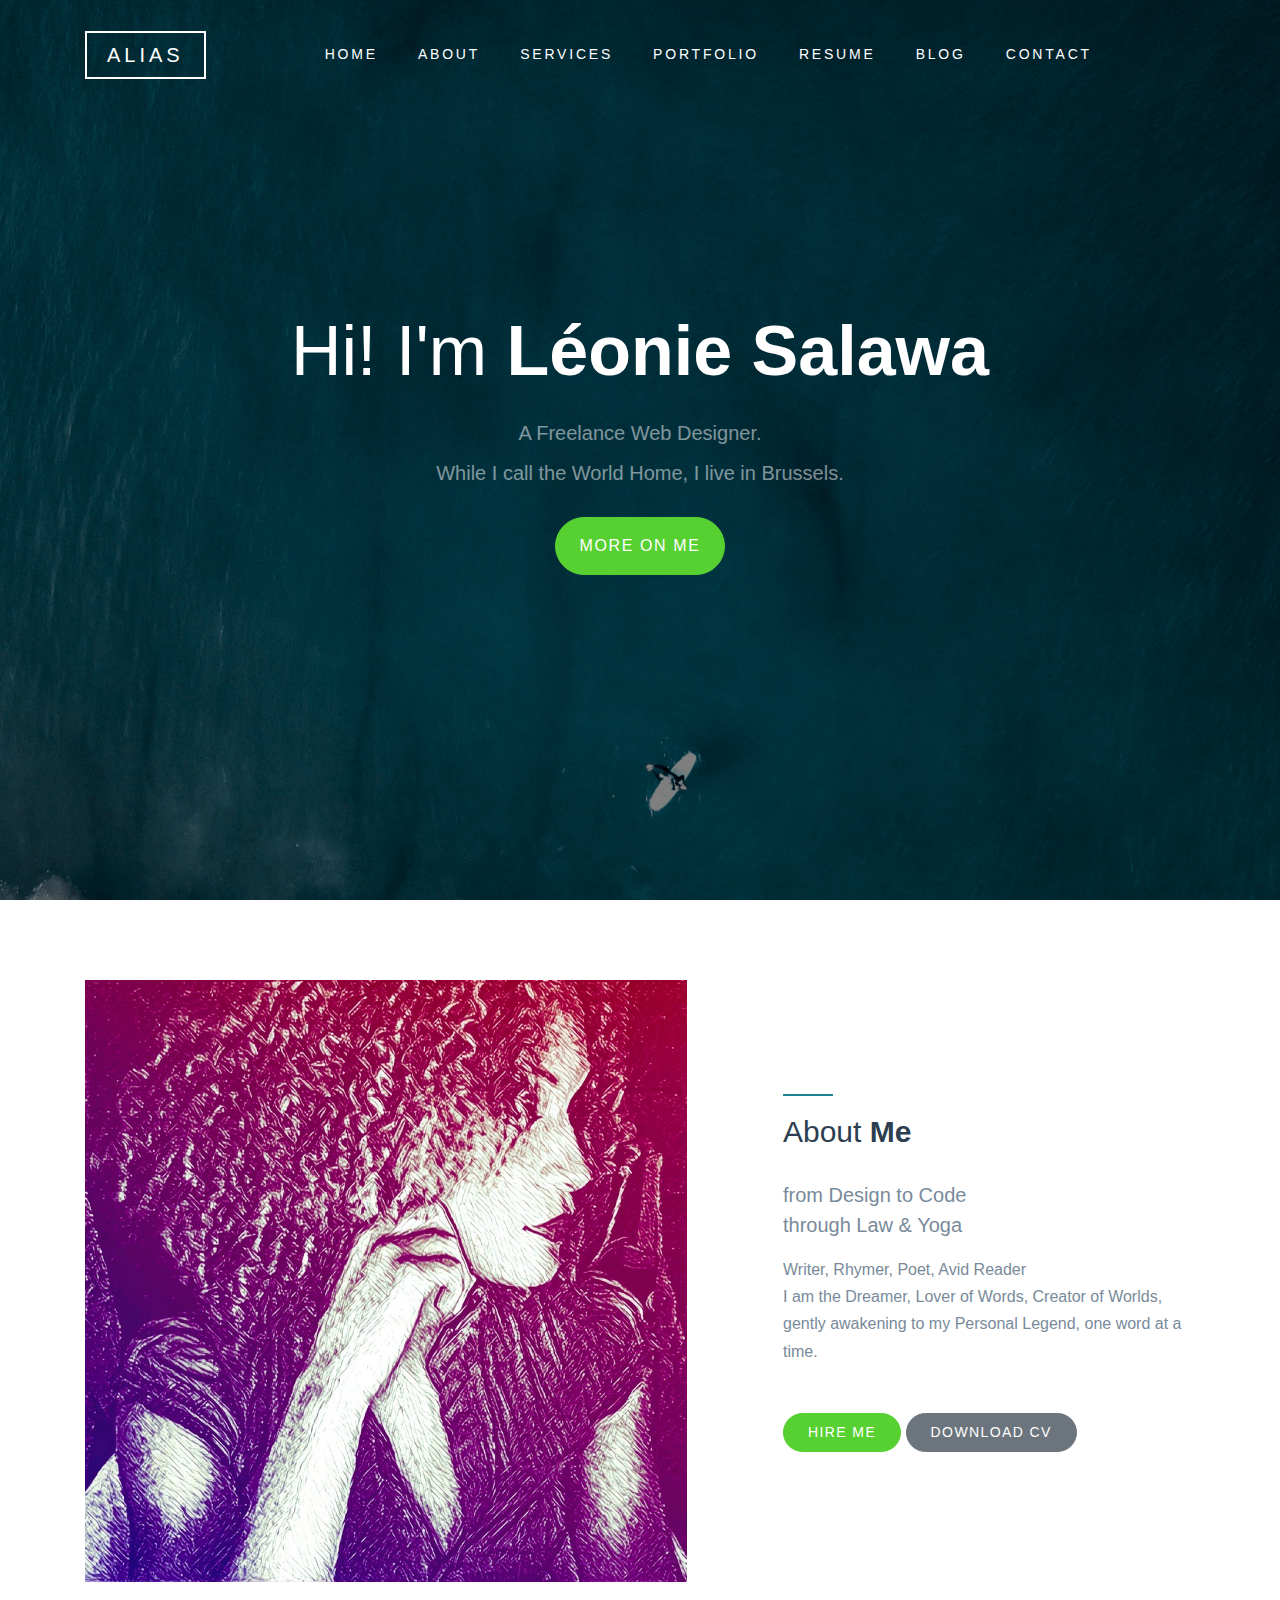
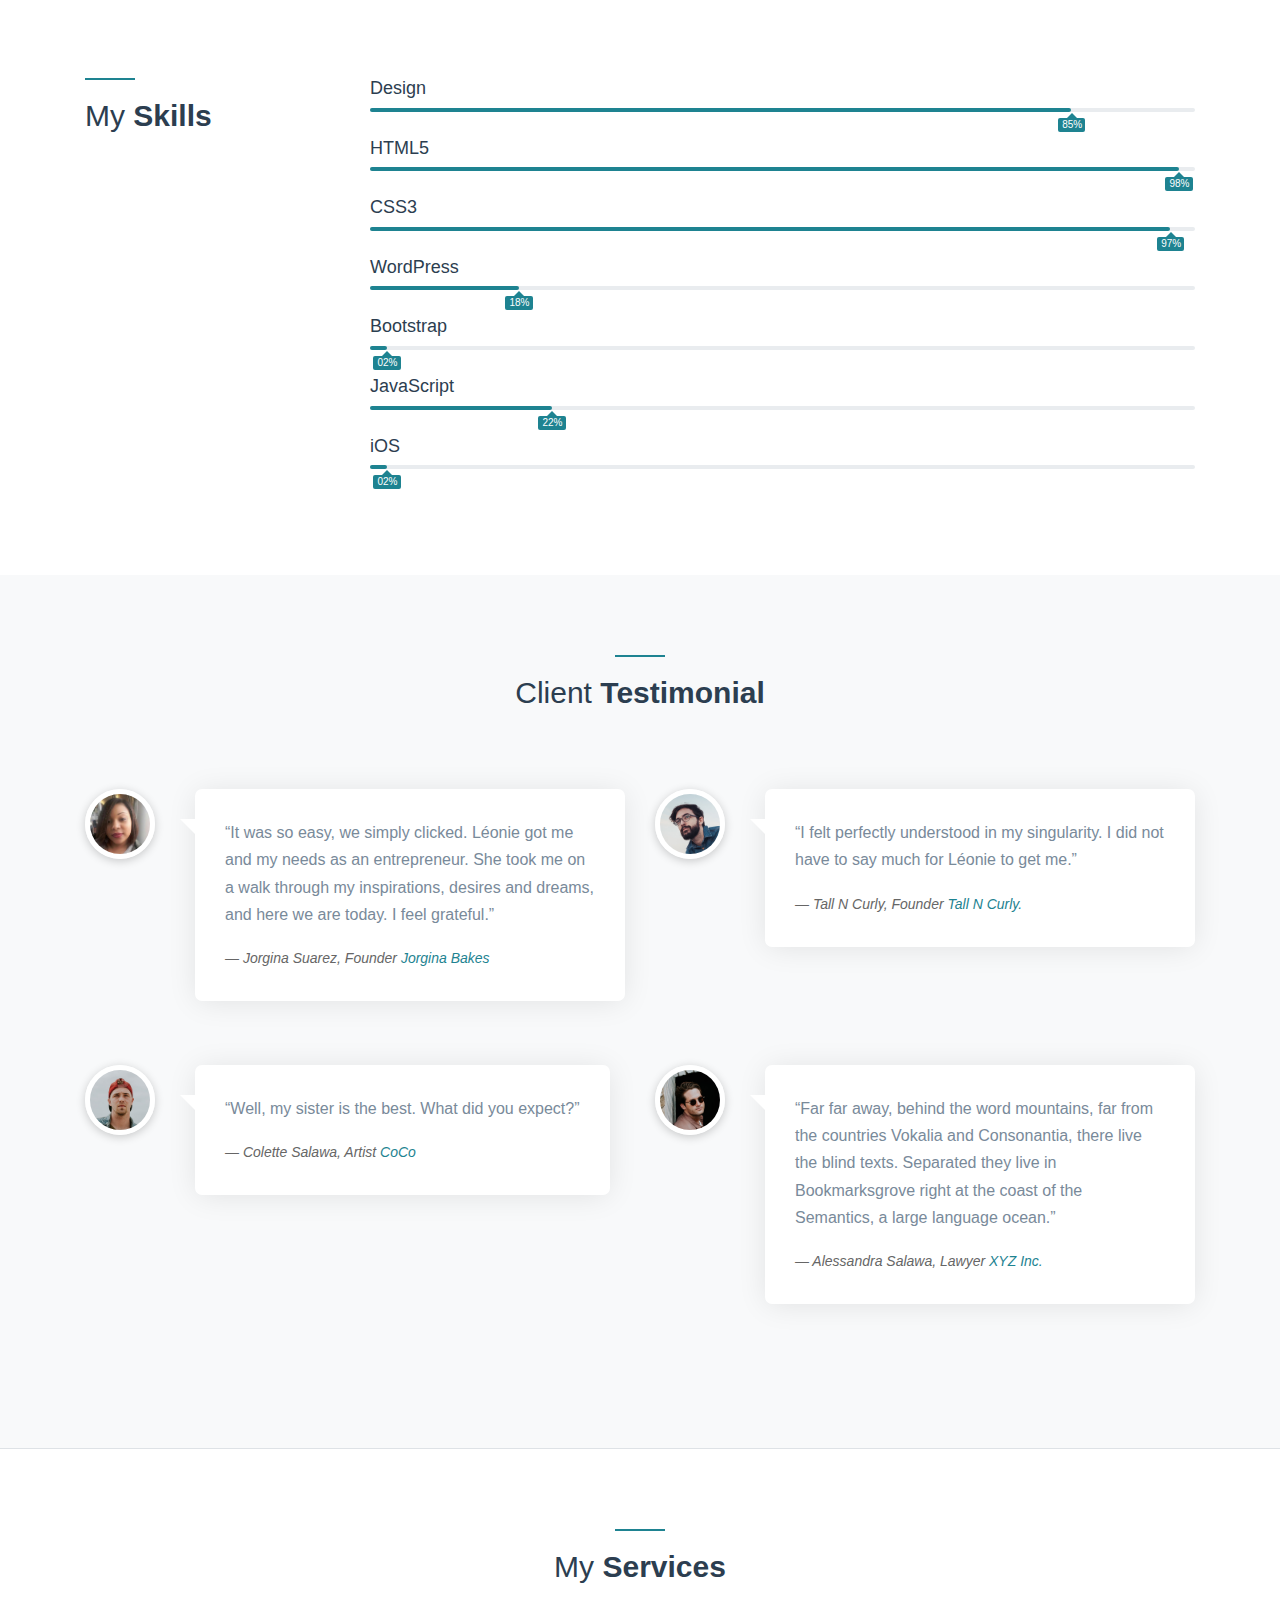
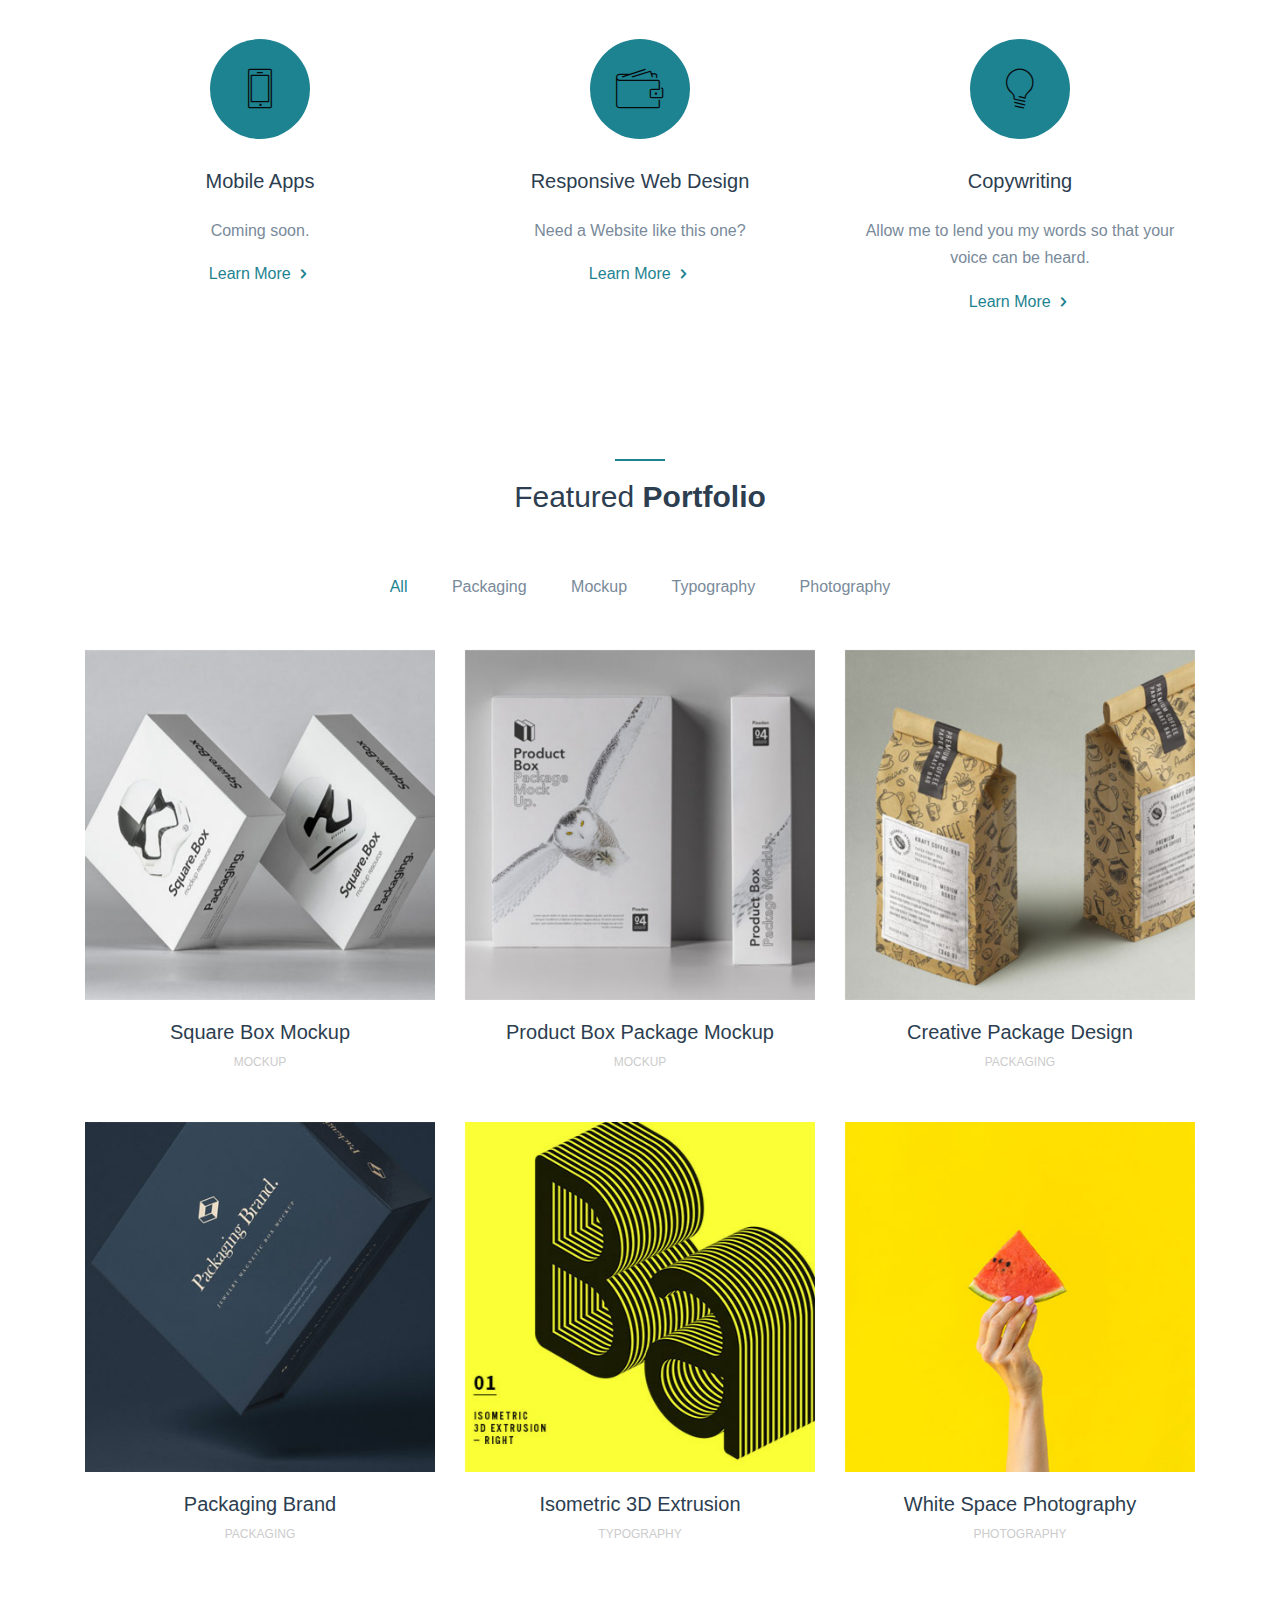
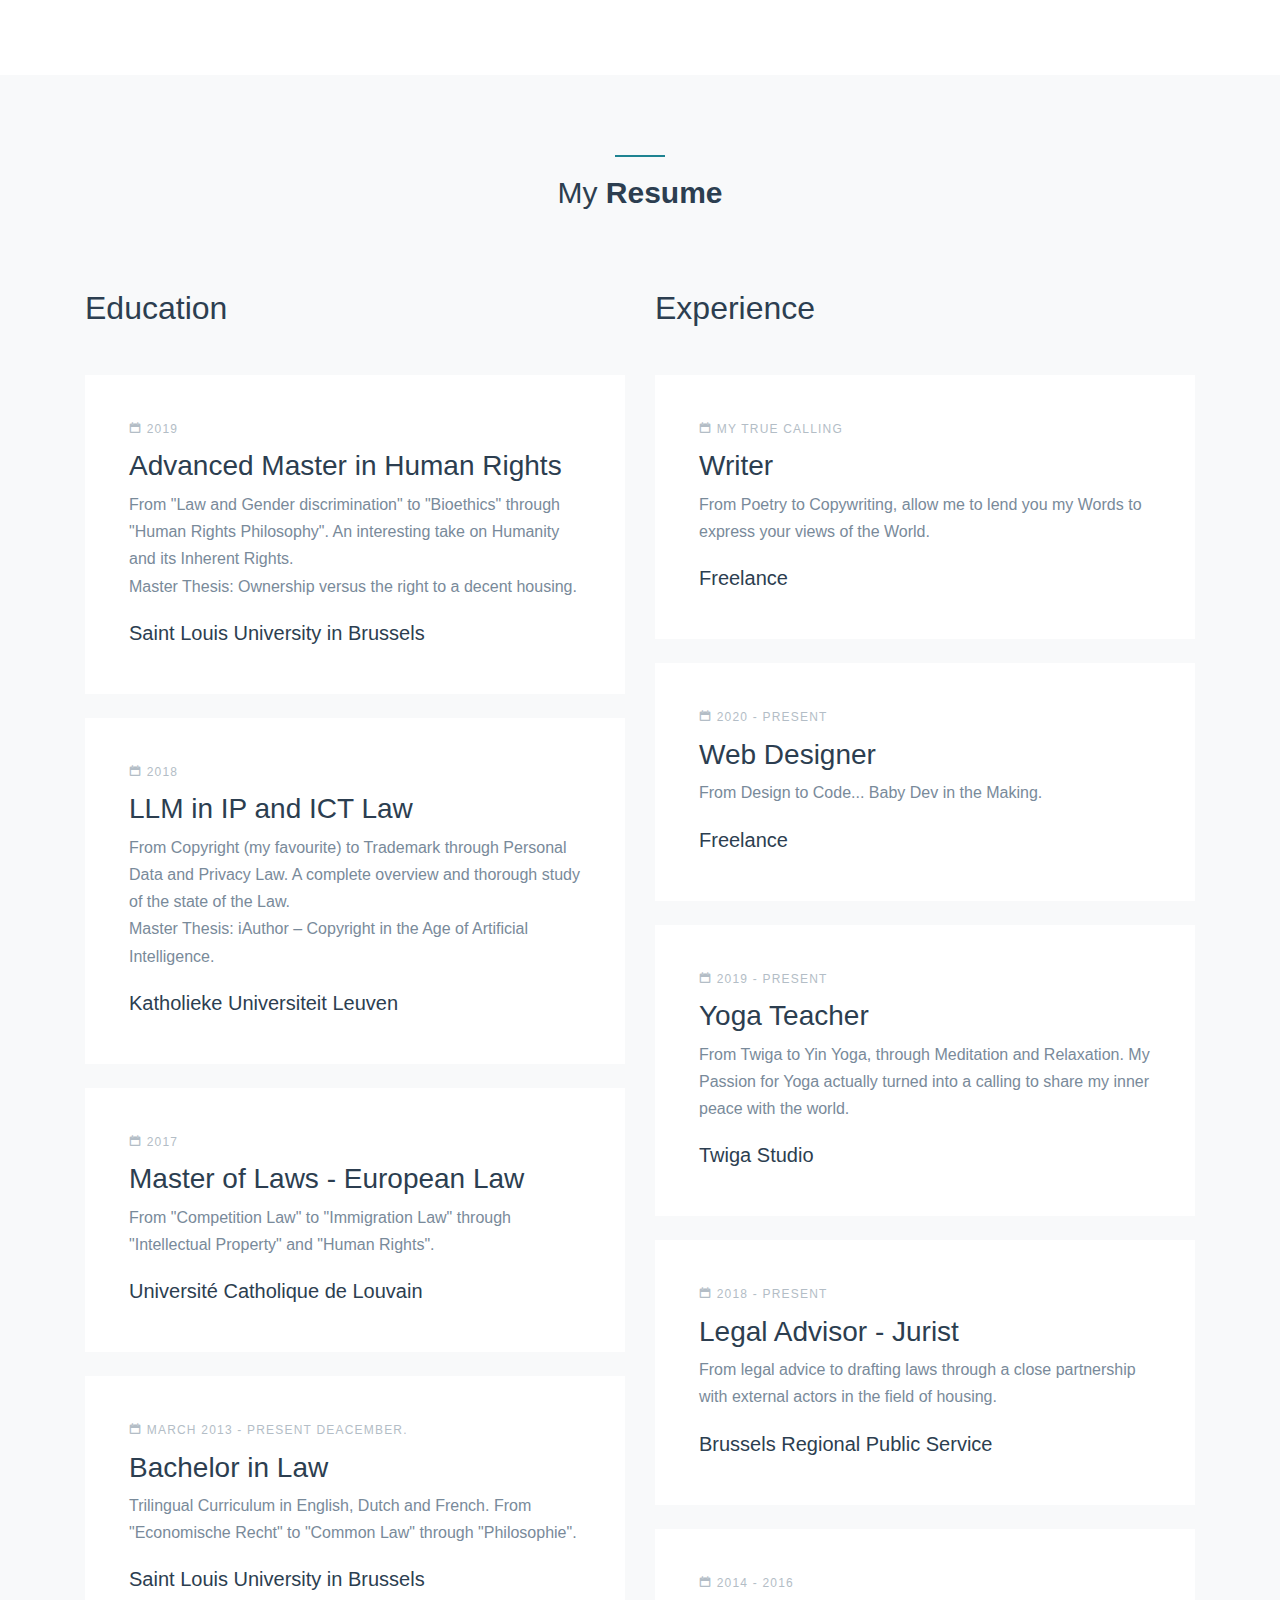
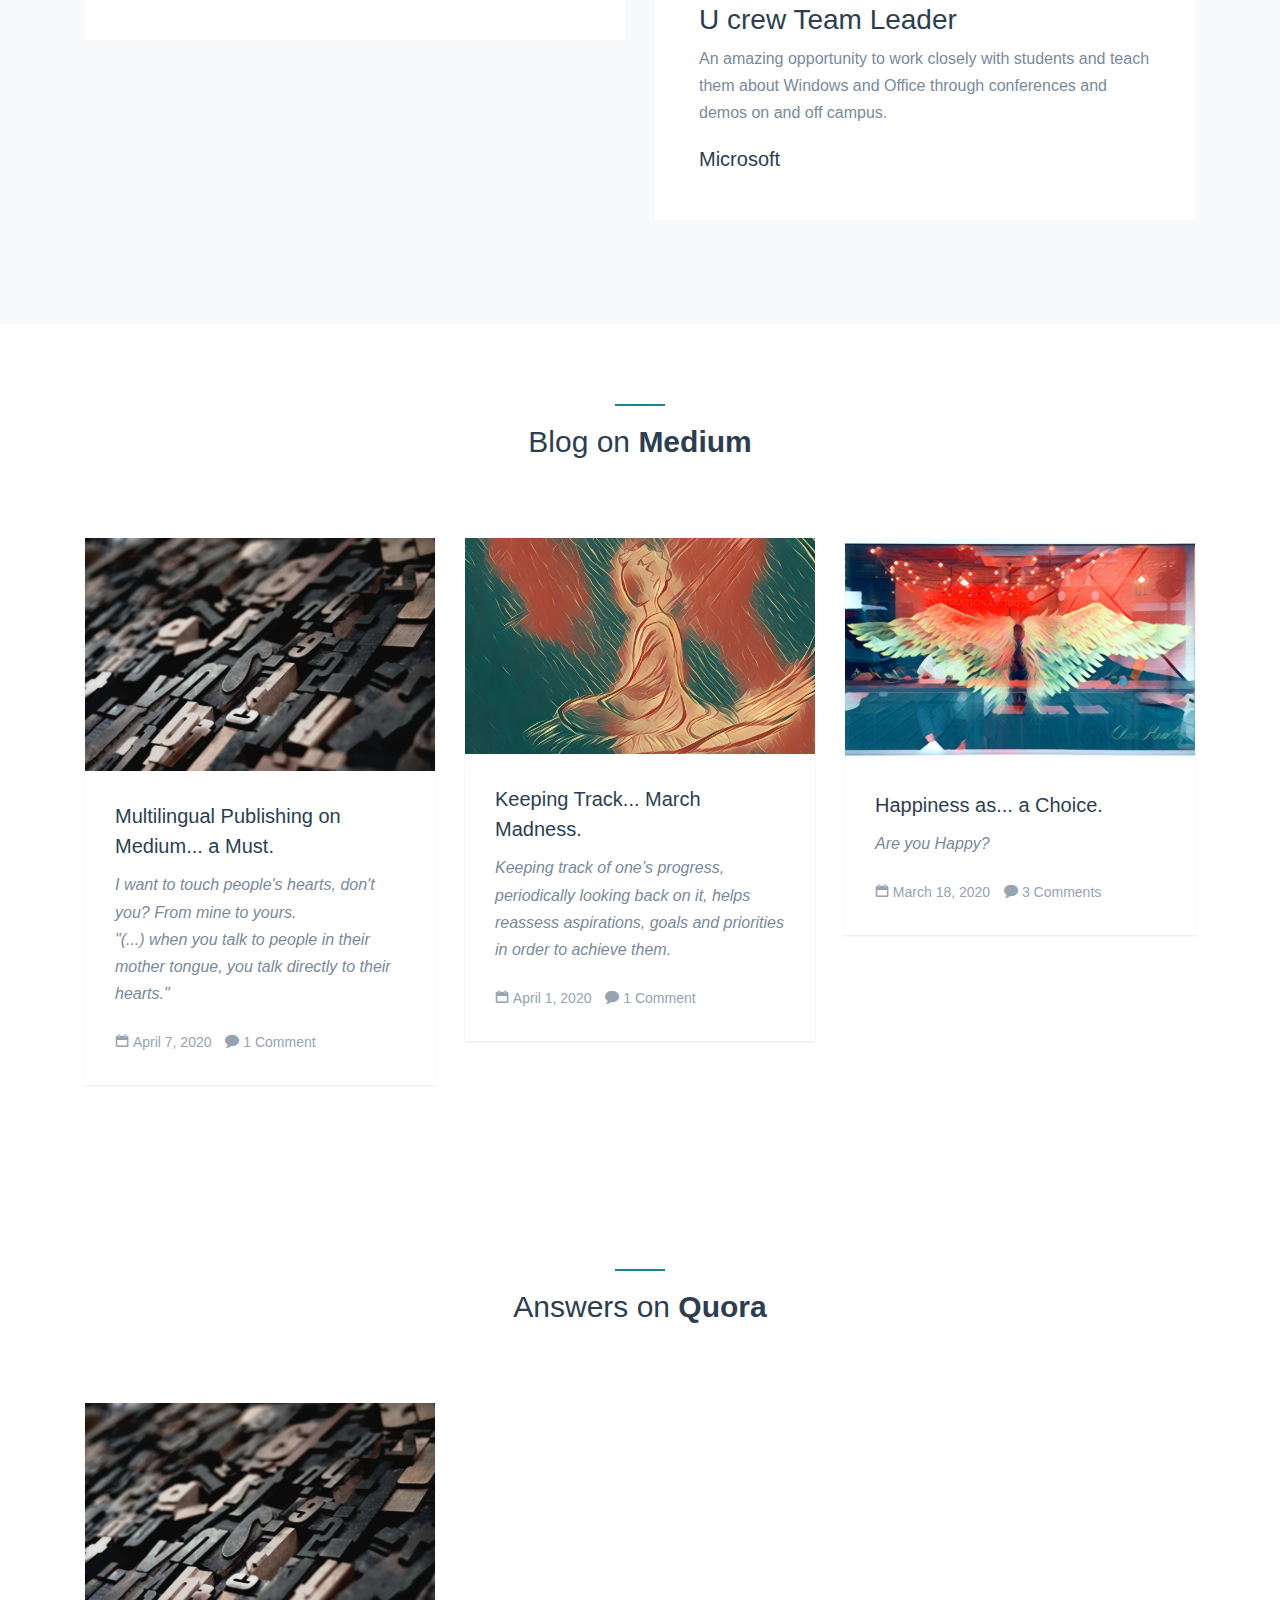
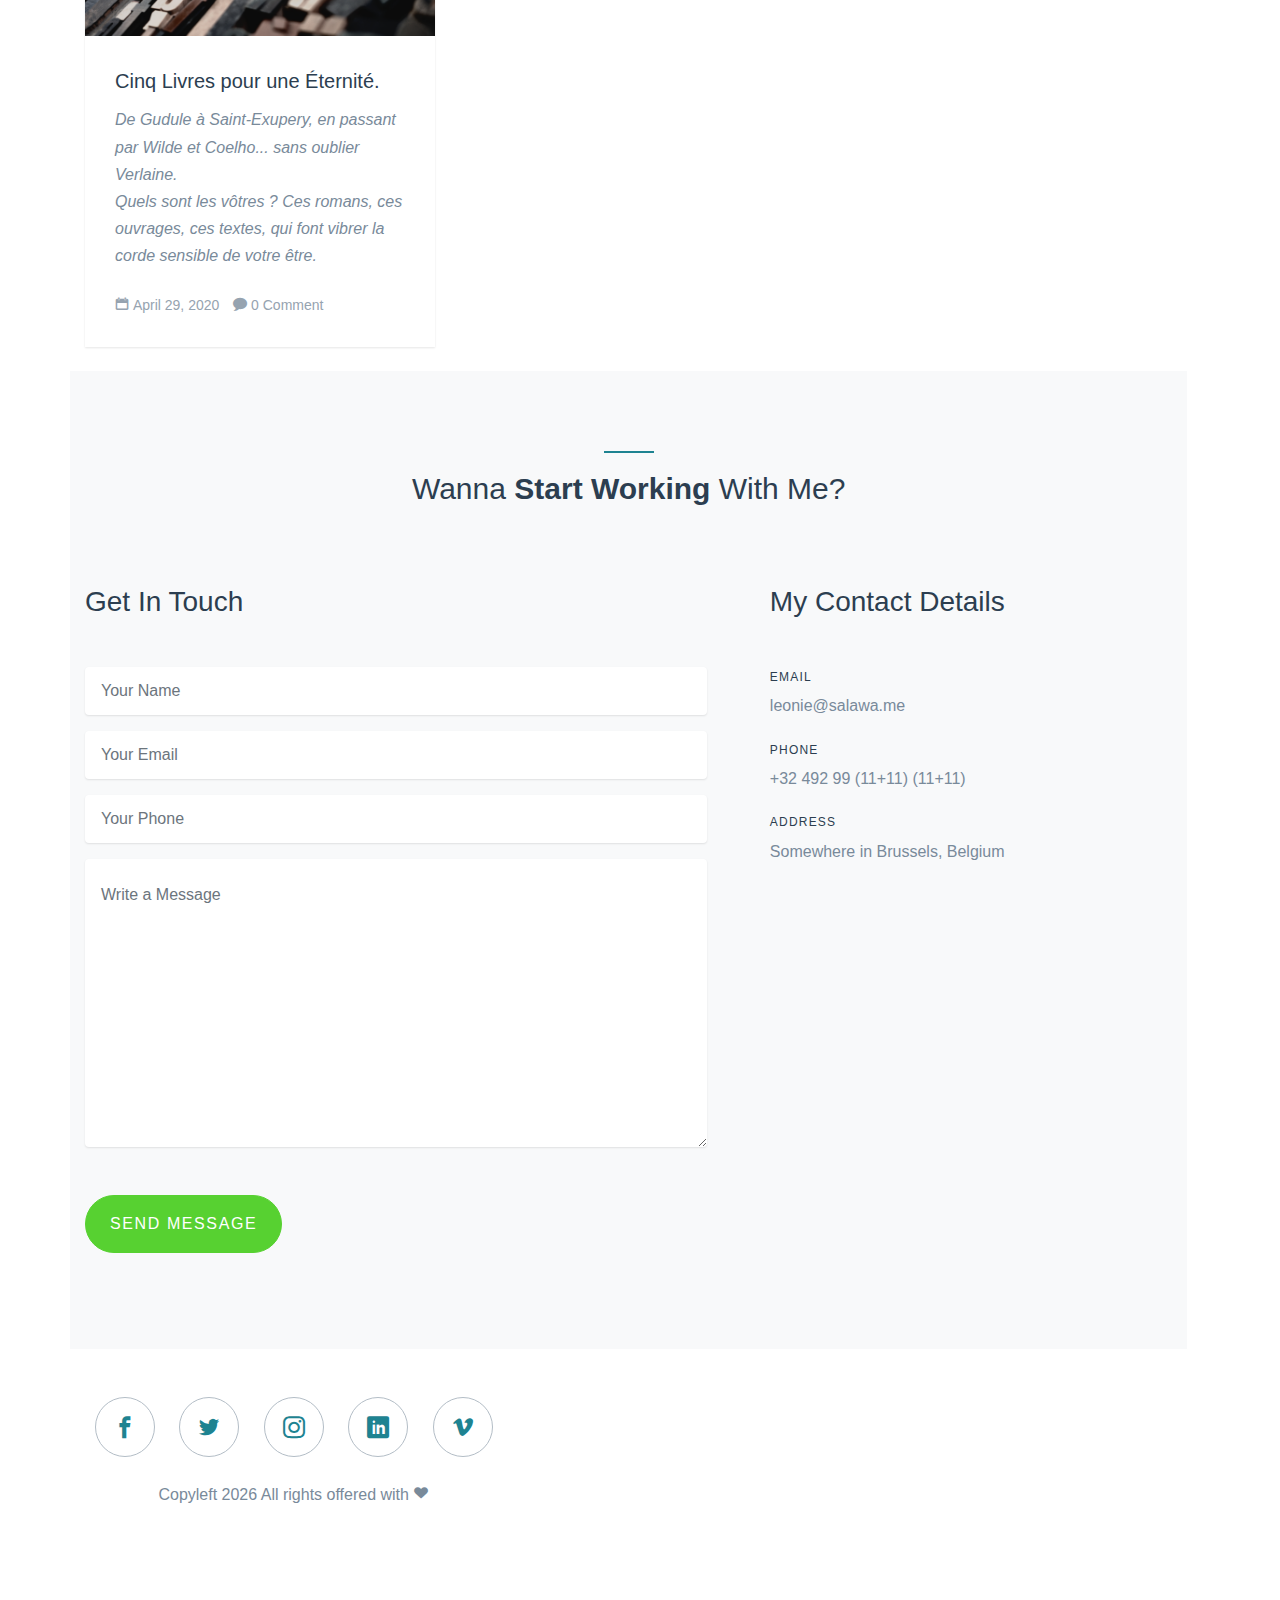
==== commit 7a2c9249: "Update index.html" ====
--- a/index.html
+++ b/index.html
@@ -441,6 +441,14 @@
 
             <h2 class="mb-5">Experience</h2>
 
+
+            <div class="resume-item mb-4">
+              <span class="date"><span class="icon-calendar"></span> My True Calling</span>
+              <h3>Writer</h3>
+              <p>From Poetry to Copywriting, allow me to lend you my Words to express your views of the World.</p>
+              <span class="school">Freelance</span>
+            </div>
+
             <div class="resume-item mb-4">
               <span class="date"><span class="icon-calendar"></span> 2020 - Present</span>
               <h3>Web Designer</h3>
@@ -554,7 +562,7 @@
                 <h3><a href="https://quora.com/Léonie-Salawa">Cinq Livres pour une Éternité.</a></h3>
                 <p class="mb-4"><i>De Gudule à Saint-Exupery, en passant par Wilde et Coelho... sans oublier Verlaine.
 
-                  Quels sont les vôtres ? Ces romans, ces ouvrages, ces textes, qui font vibrer la corde sensible de votre être.</i></p>
+                  <br>Quels sont les vôtres ? Ces romans, ces ouvrages, ces textes, qui font vibrer la corde sensible de votre être.</i></p>
 
                 <div class="meta">
                   <a href="#"><span class="icon-calendar"></span> April 29, 2020</a>
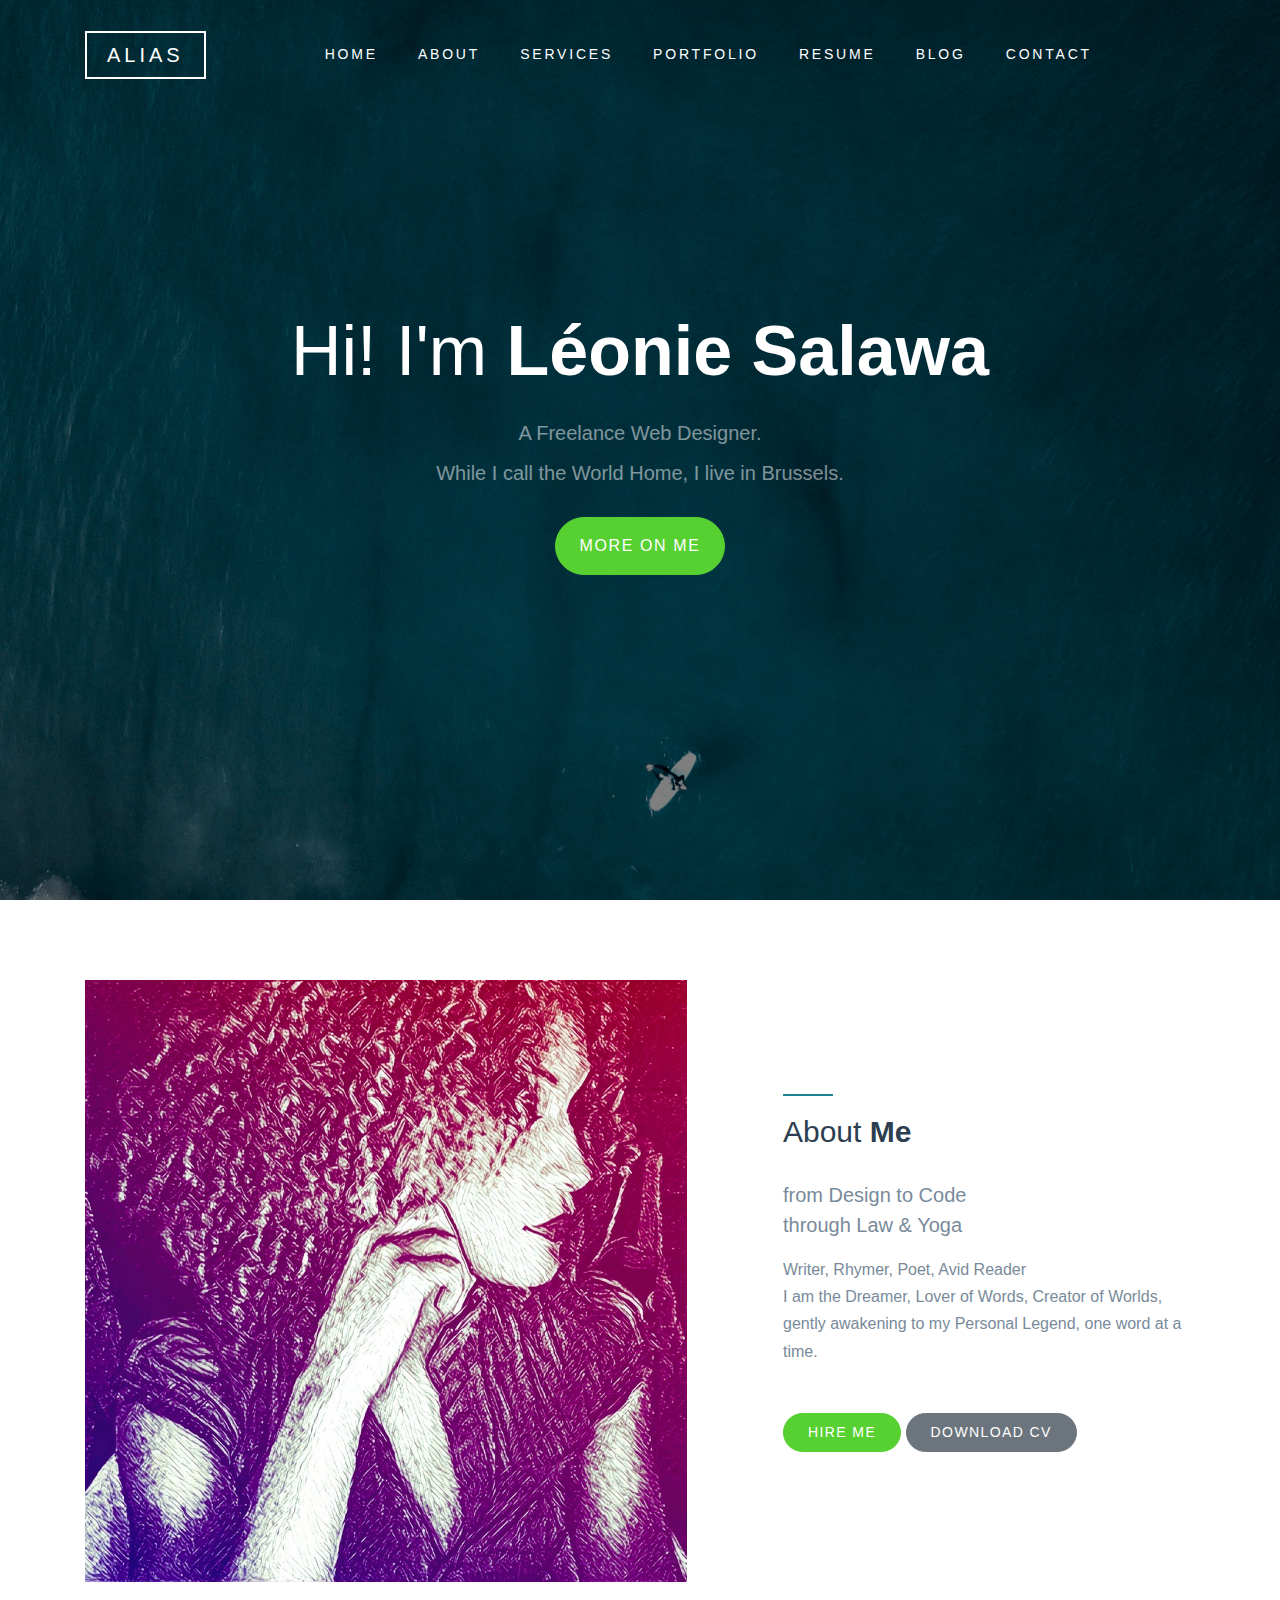
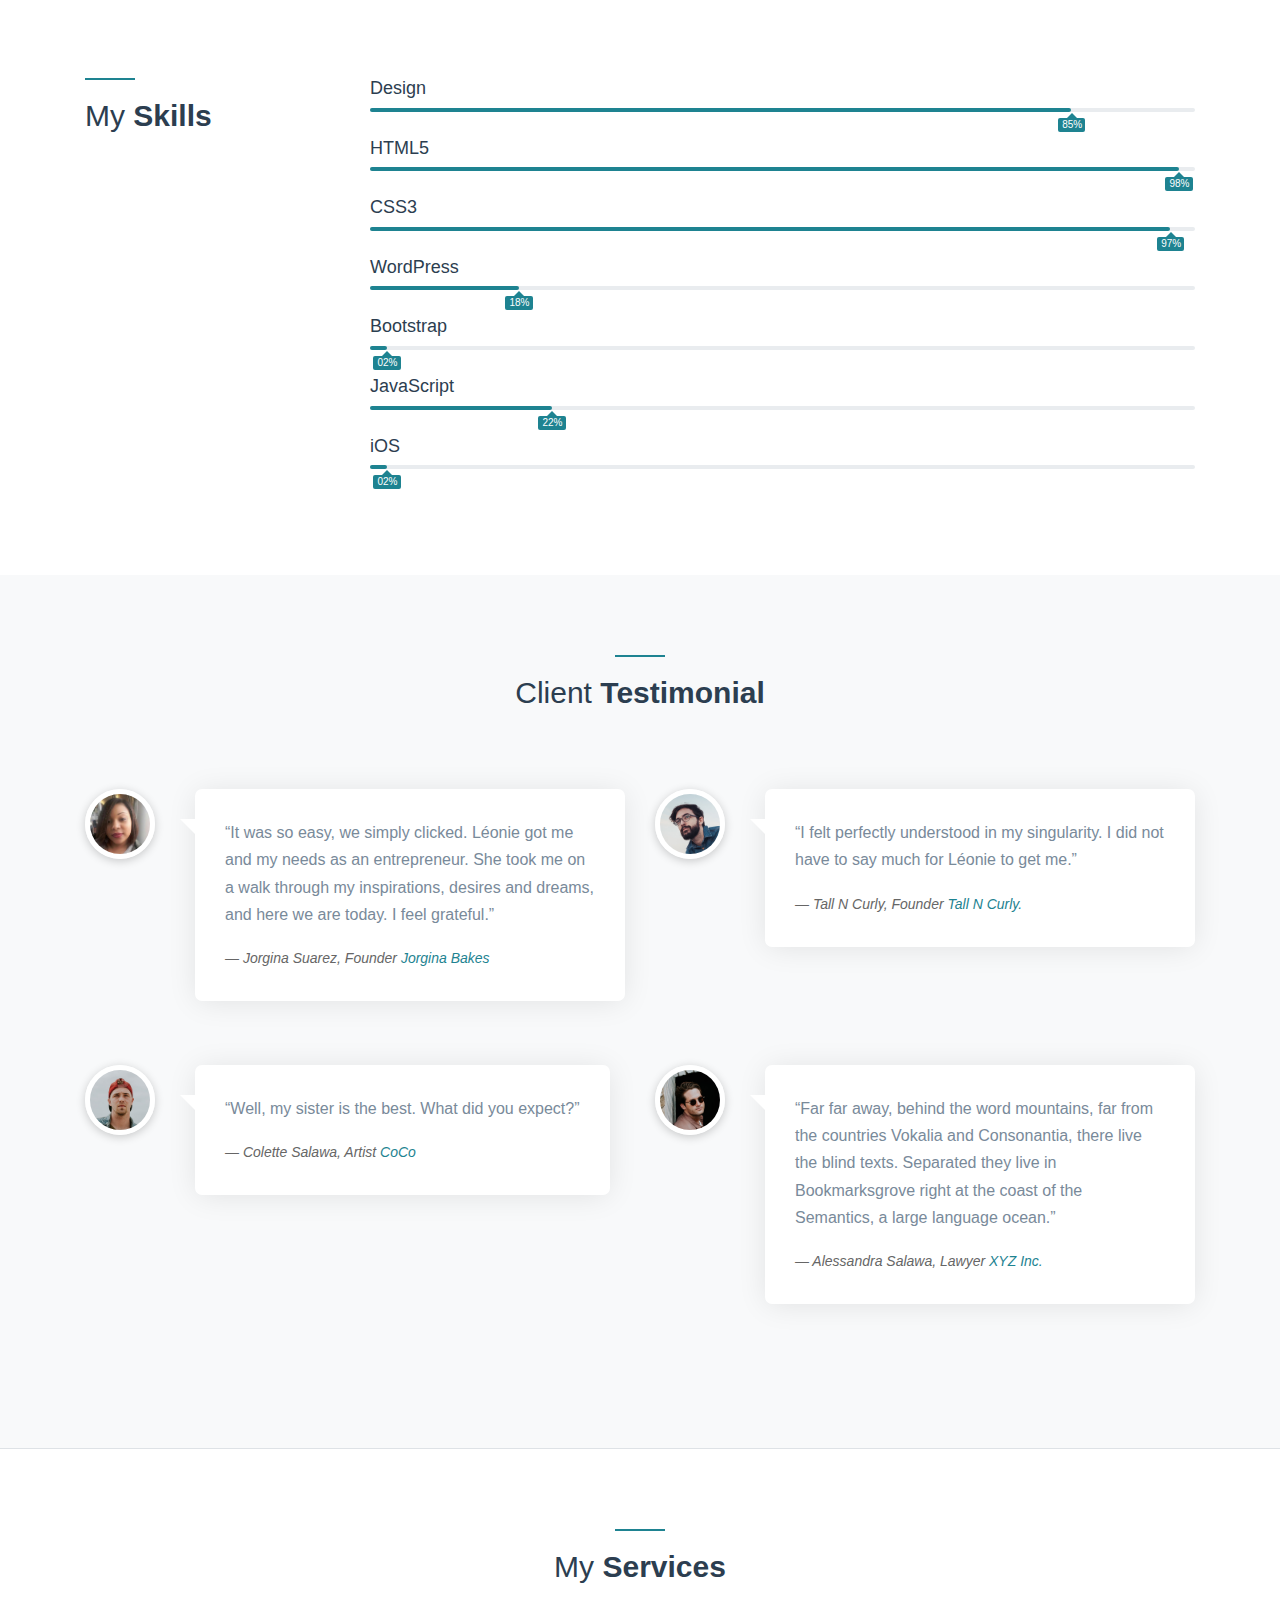
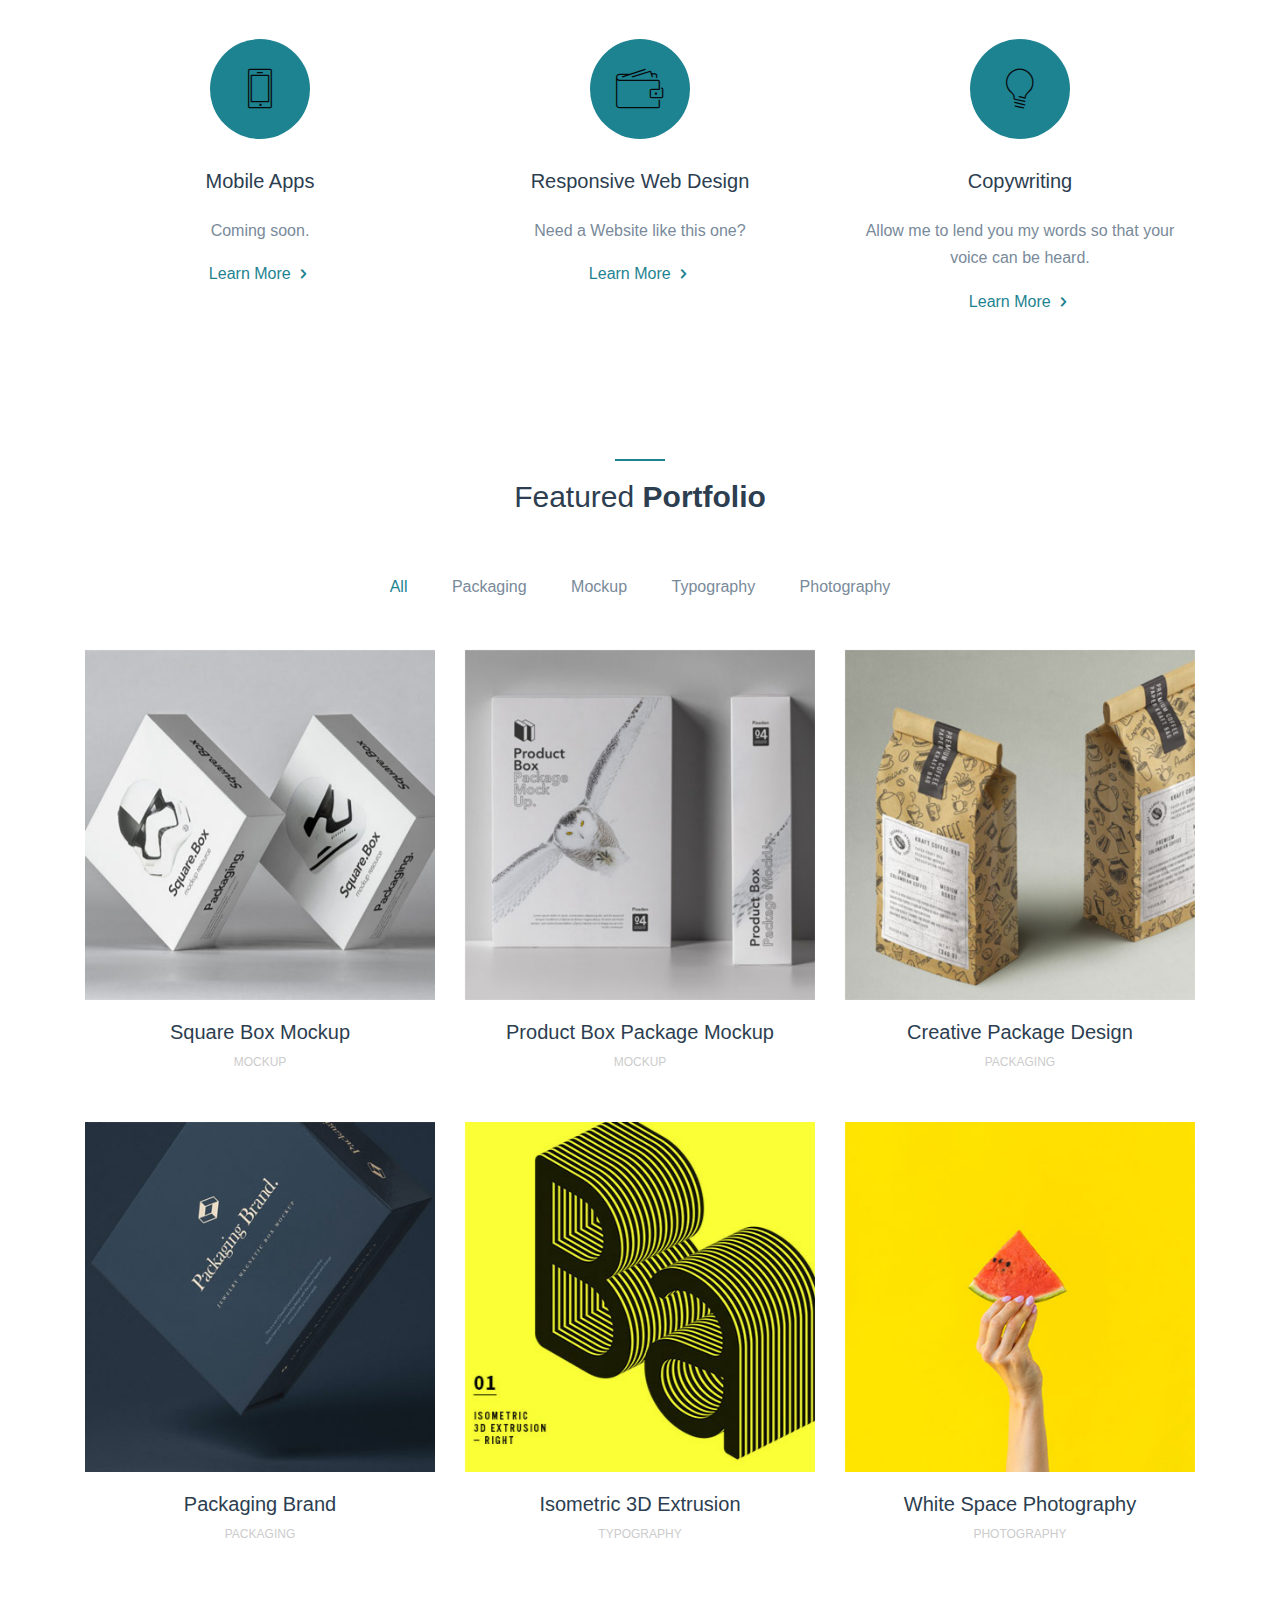
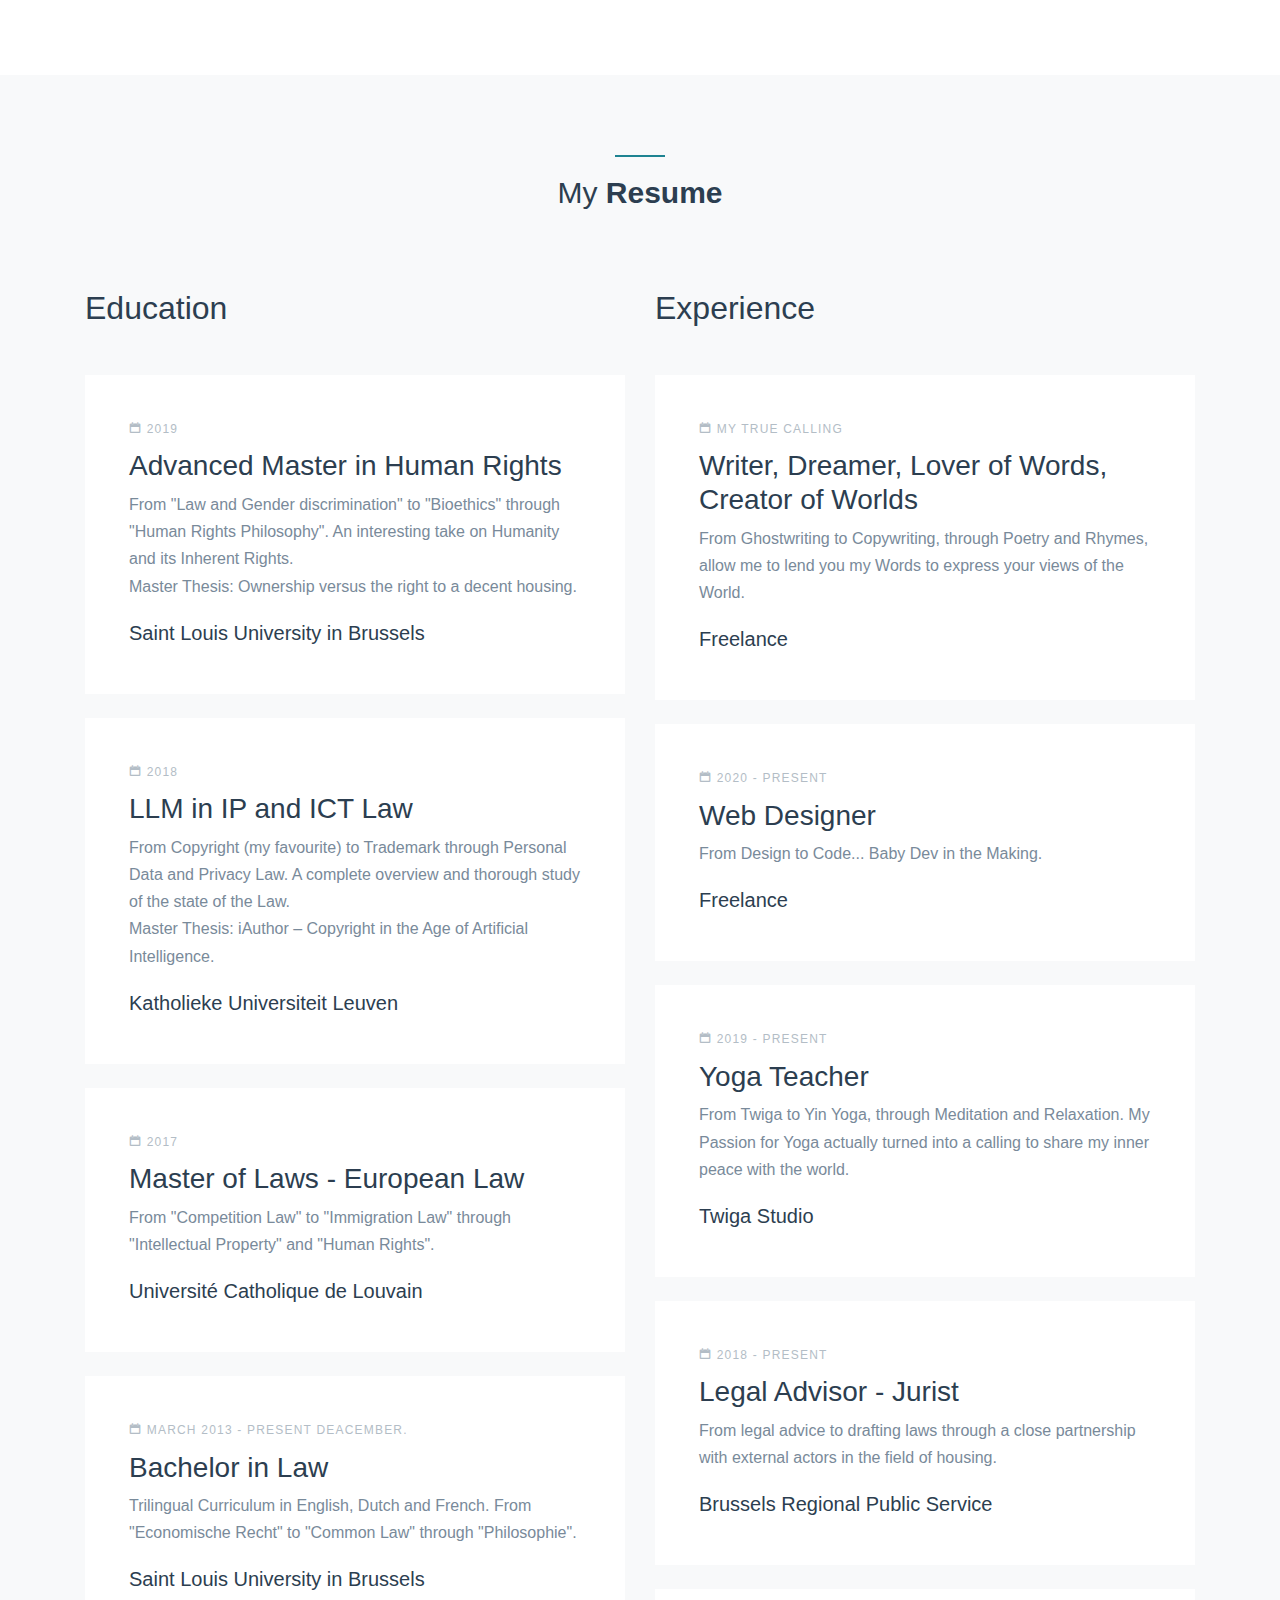
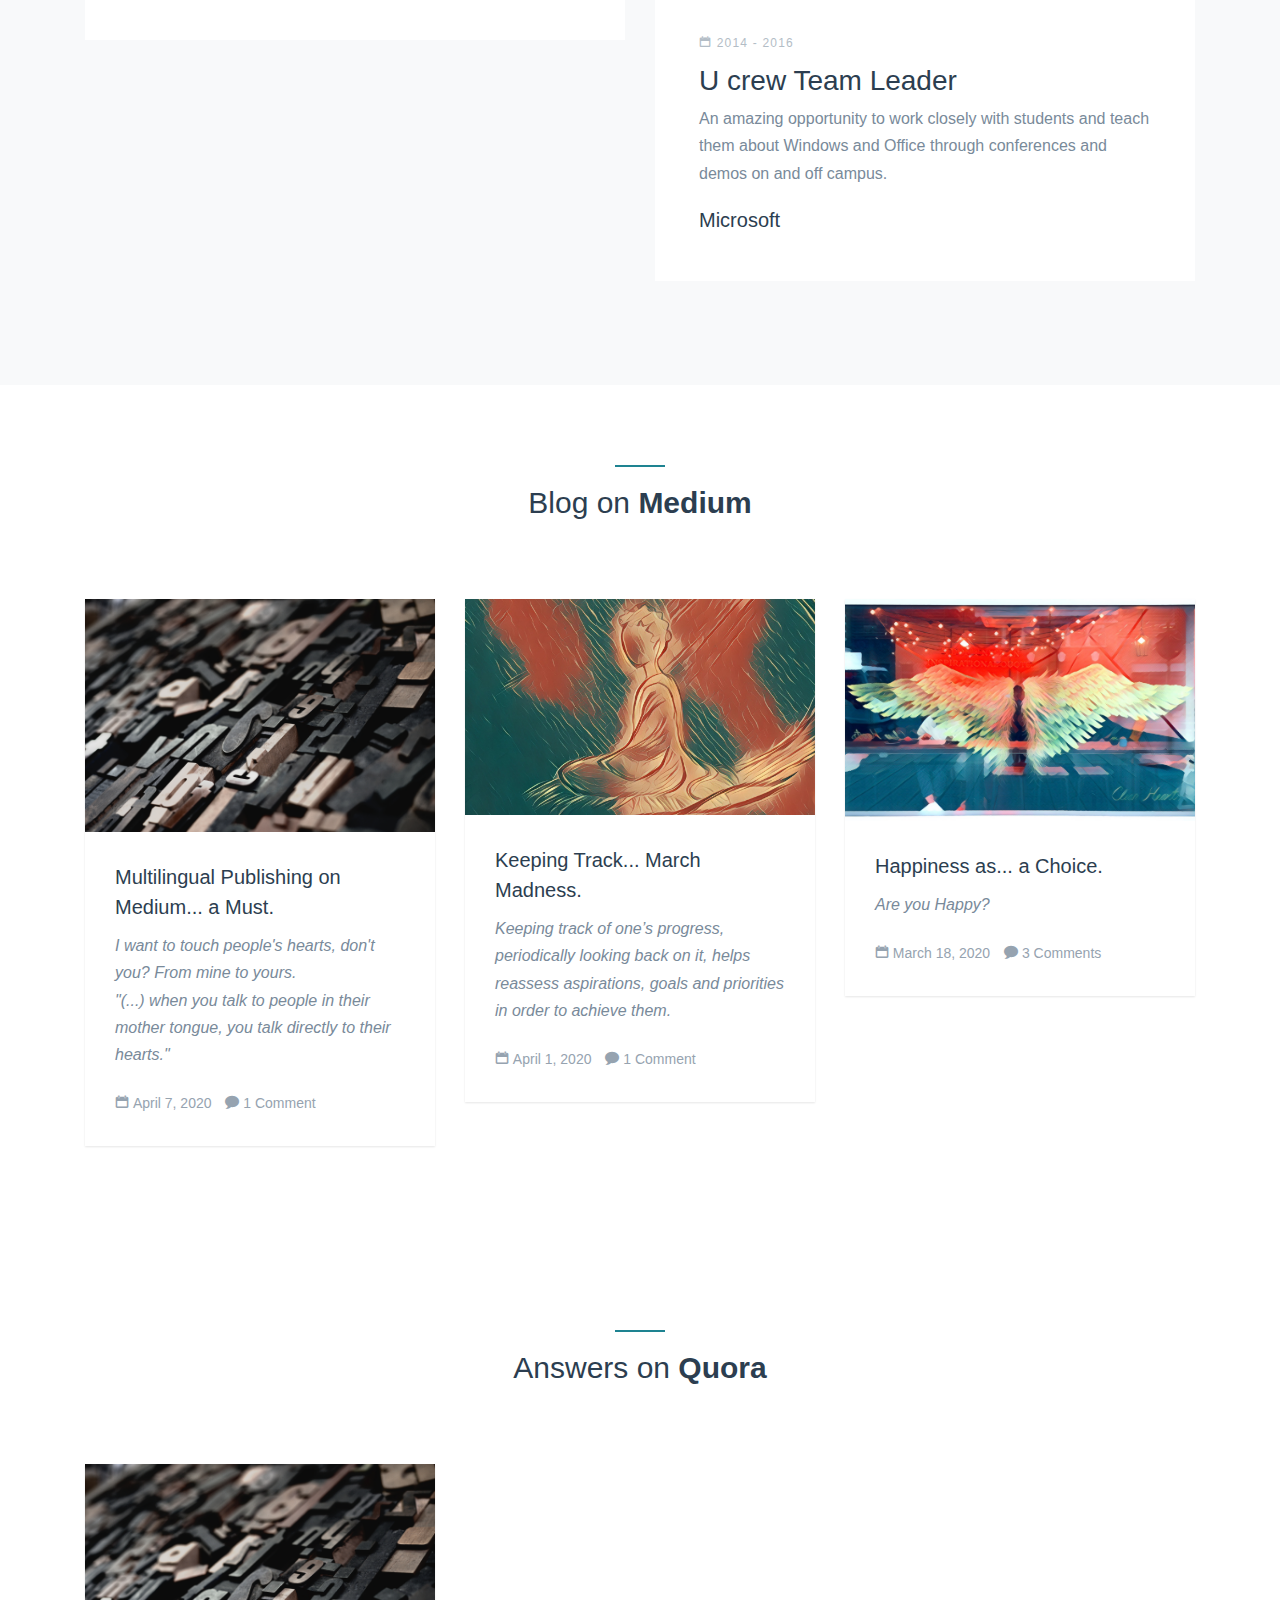
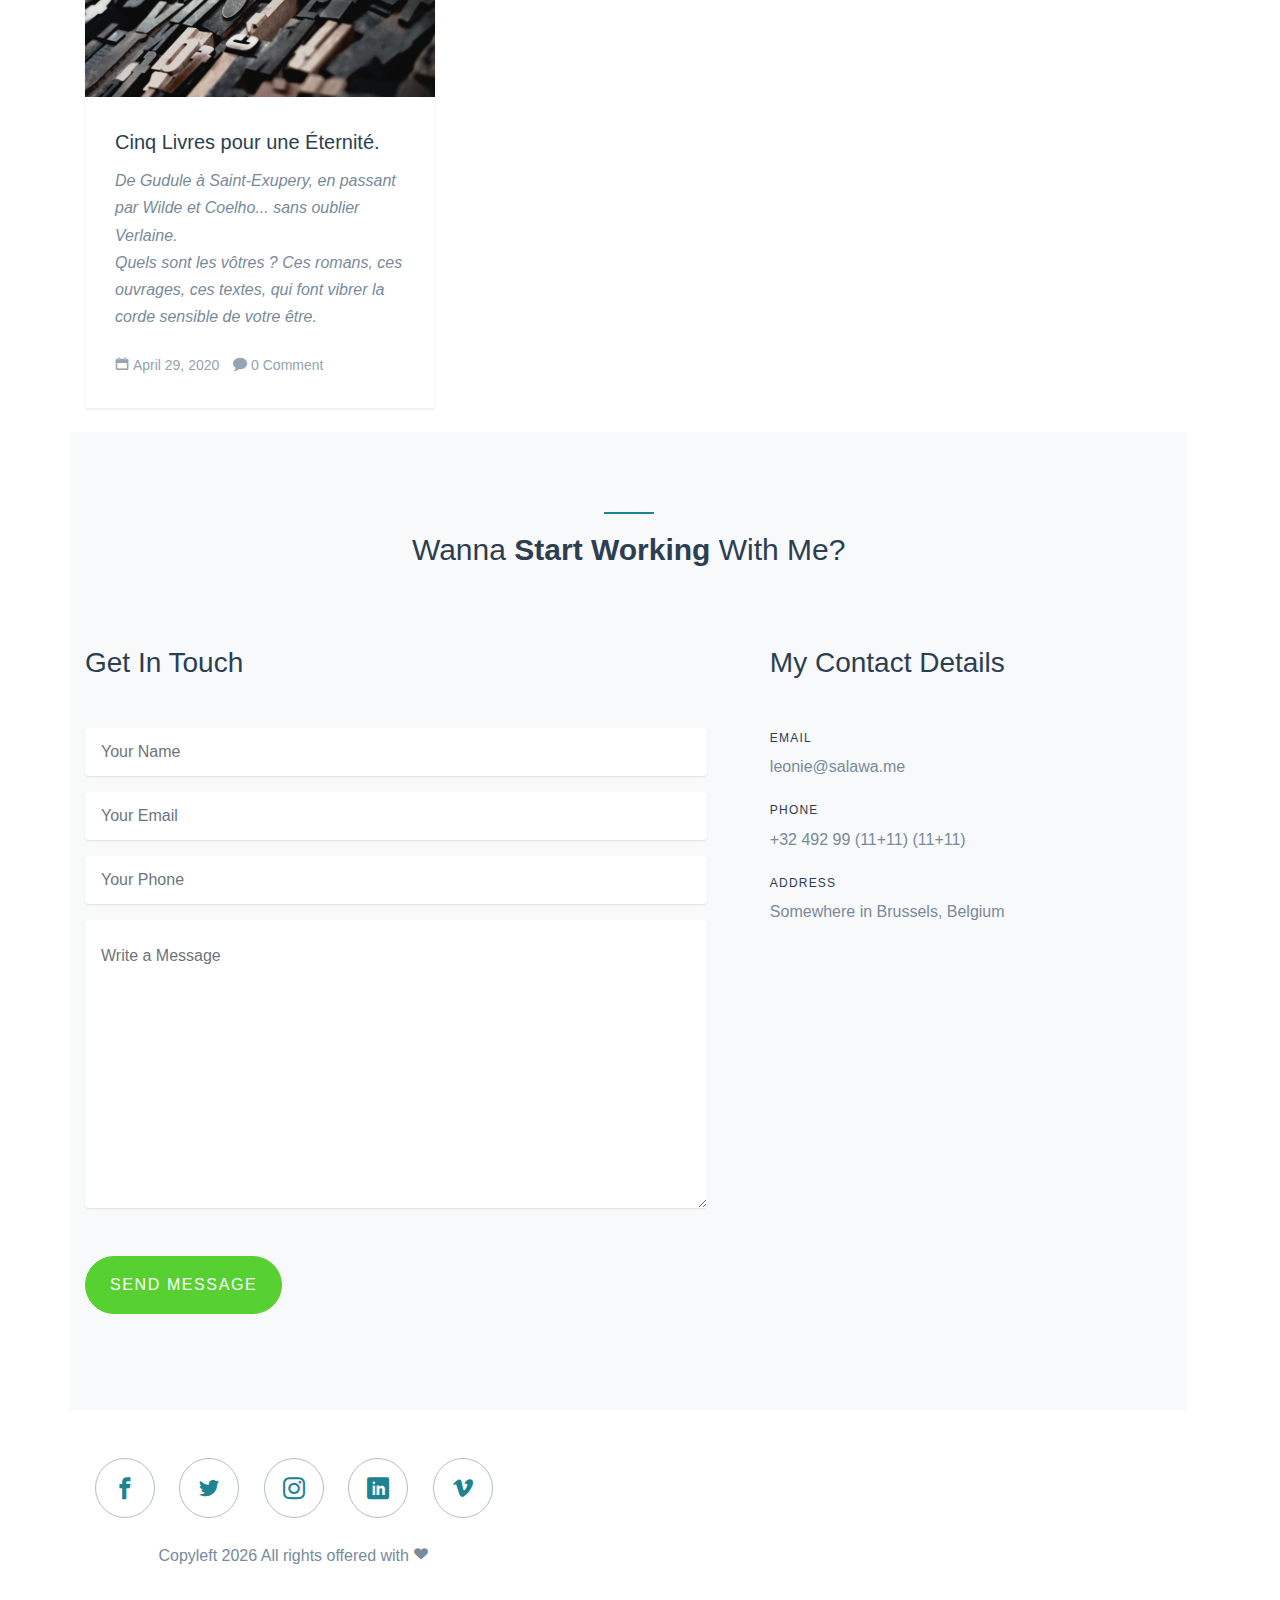
==== commit 1204c1c8: "Update index.html" ====
--- a/index.html
+++ b/index.html
@@ -444,8 +444,8 @@
 
             <div class="resume-item mb-4">
               <span class="date"><span class="icon-calendar"></span> My True Calling</span>
-              <h3>Writer</h3>
-              <p>From Poetry to Copywriting, allow me to lend you my Words to express your views of the World.</p>
+              <h3>Writer, Dreamer, Lover of Words, Creator of Worlds</h3>
+              <p>From Ghostwriting to Copywriting, through Poetry and Rhymes, allow me to lend you my Words to express your views of the World.</p>
               <span class="school">Freelance</span>
             </div>
 
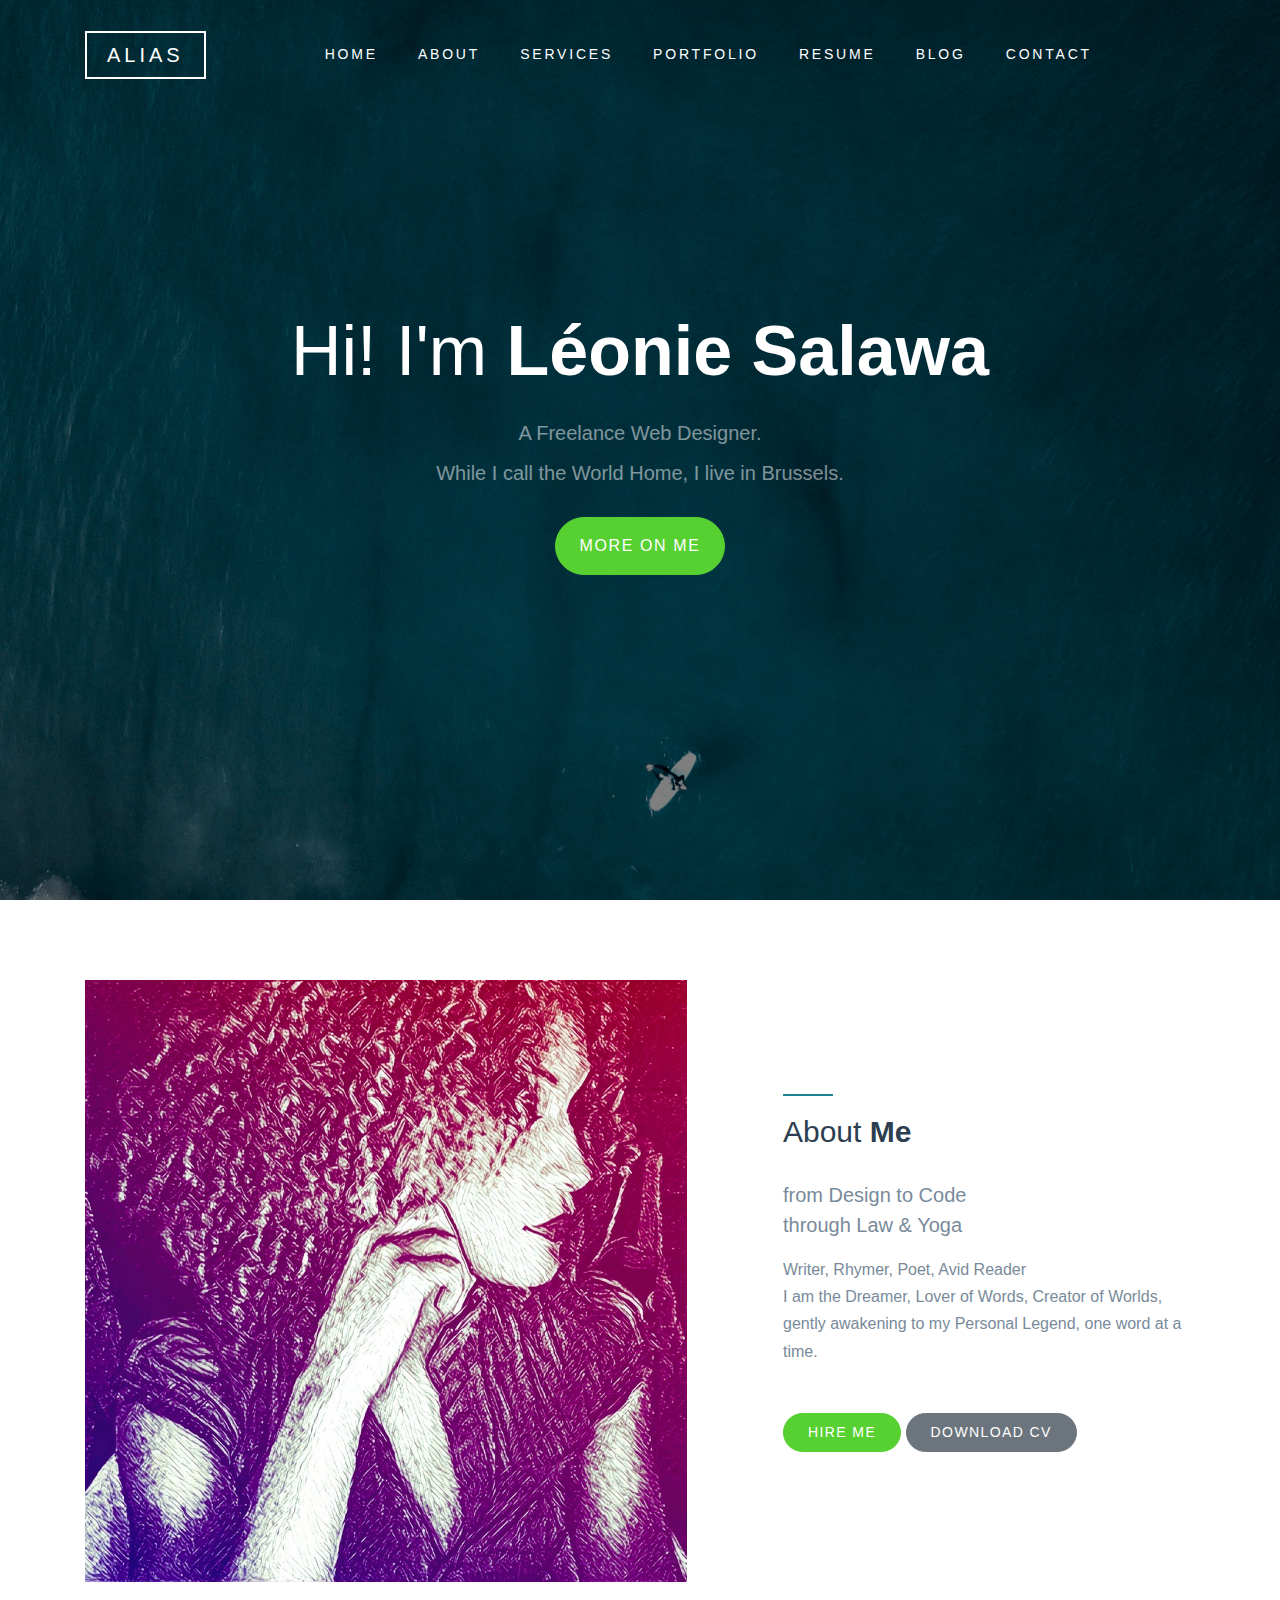
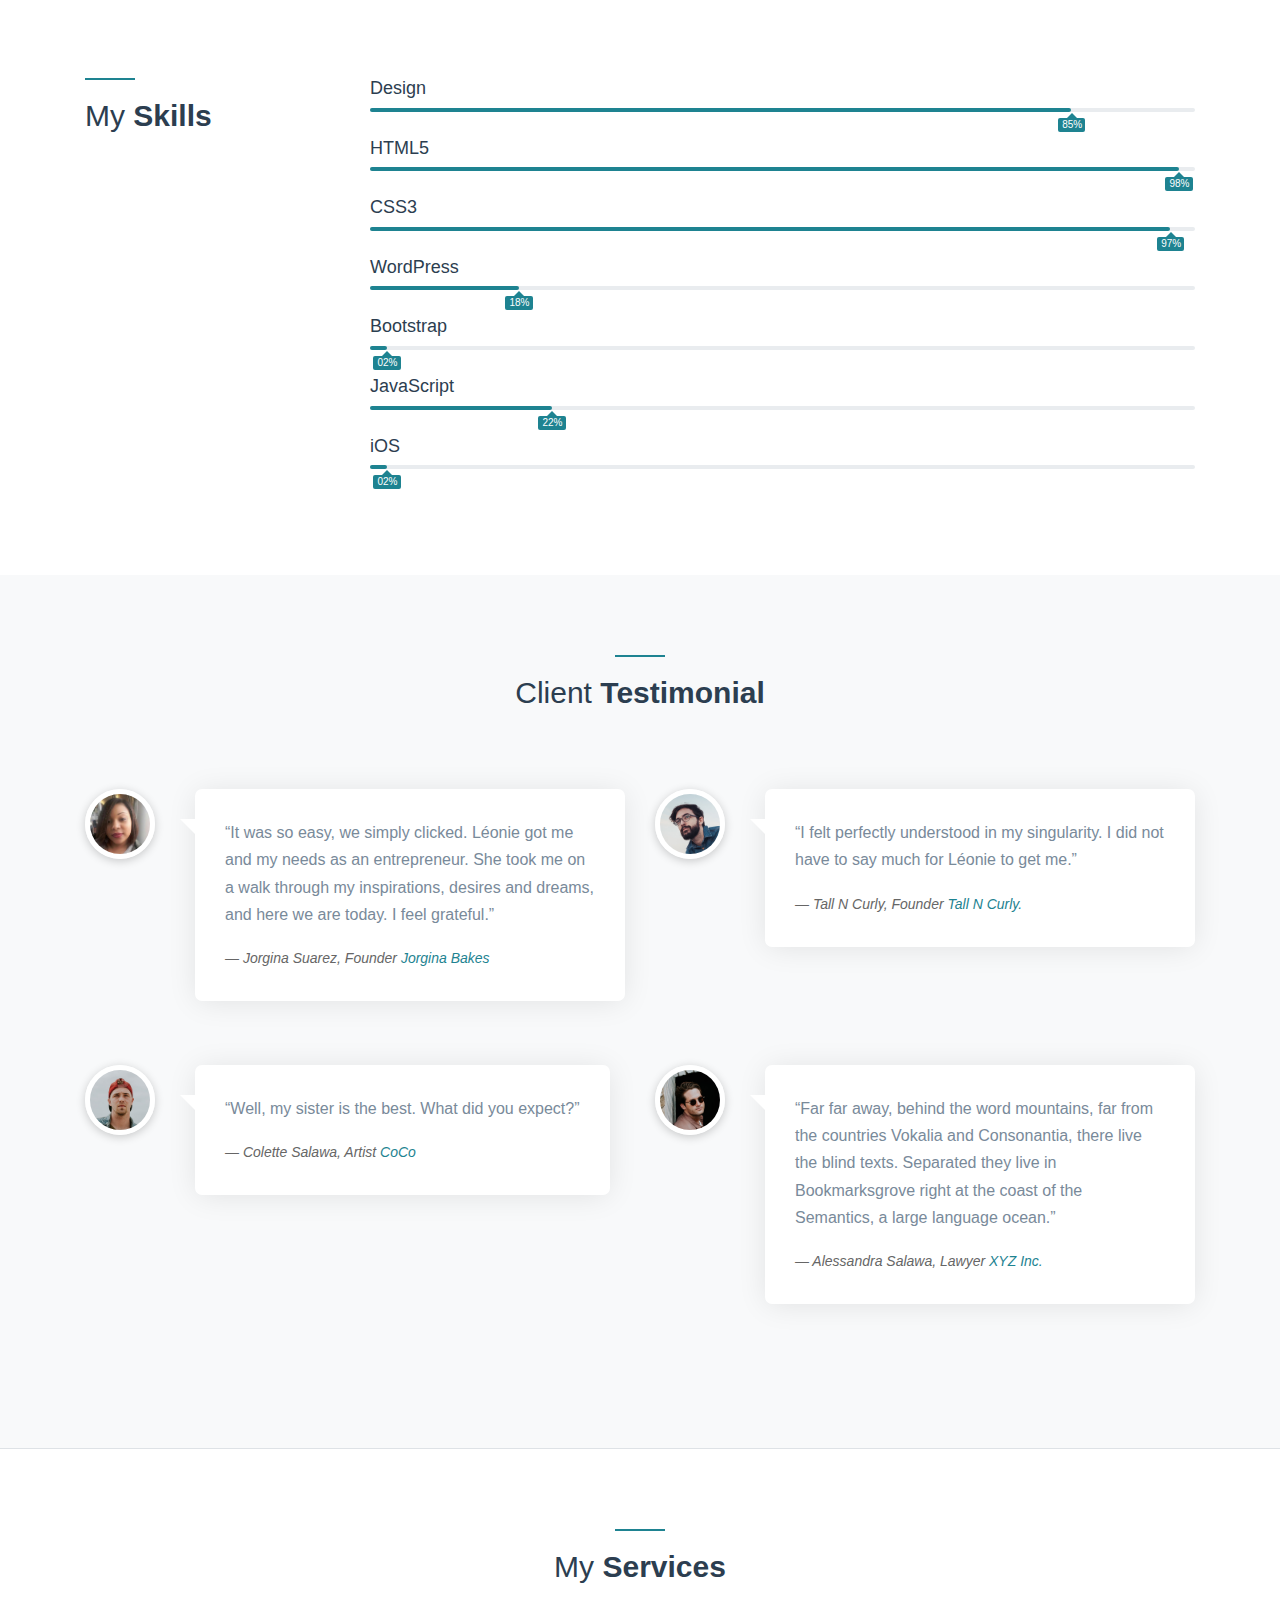
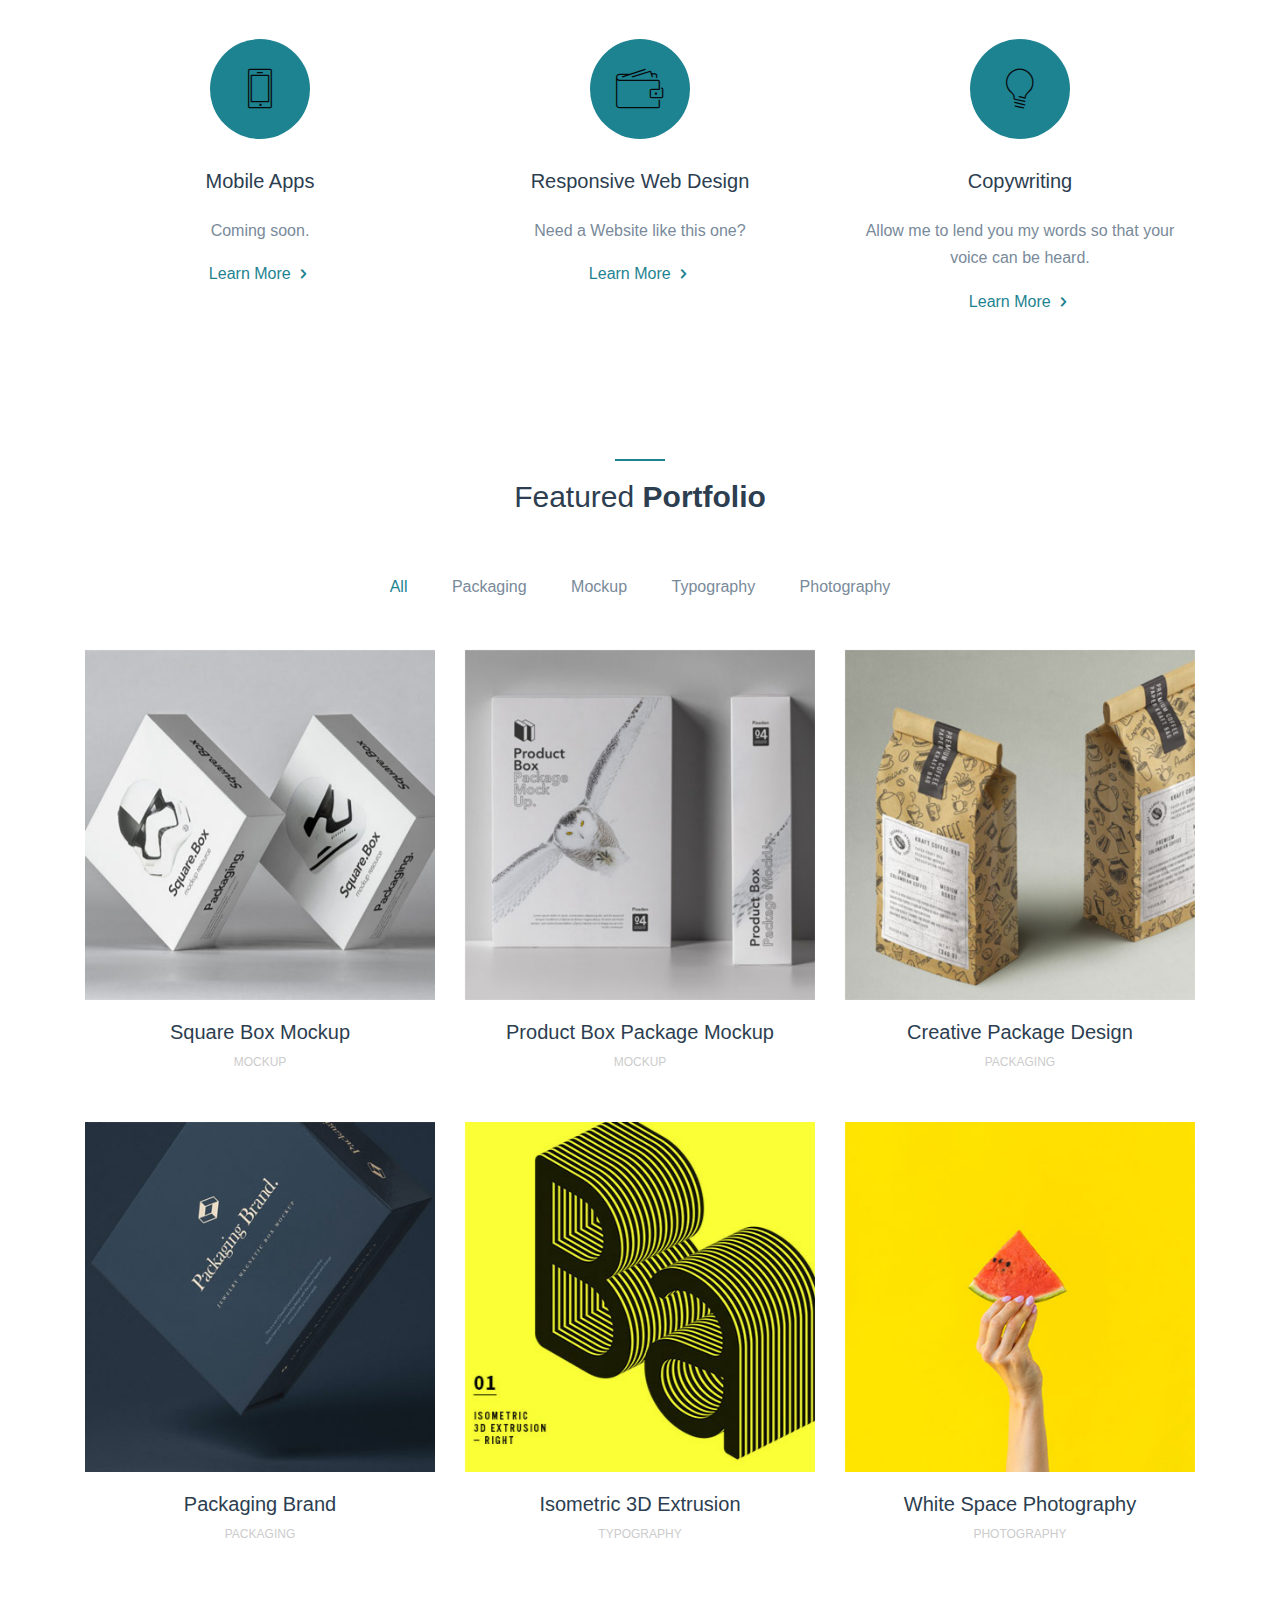
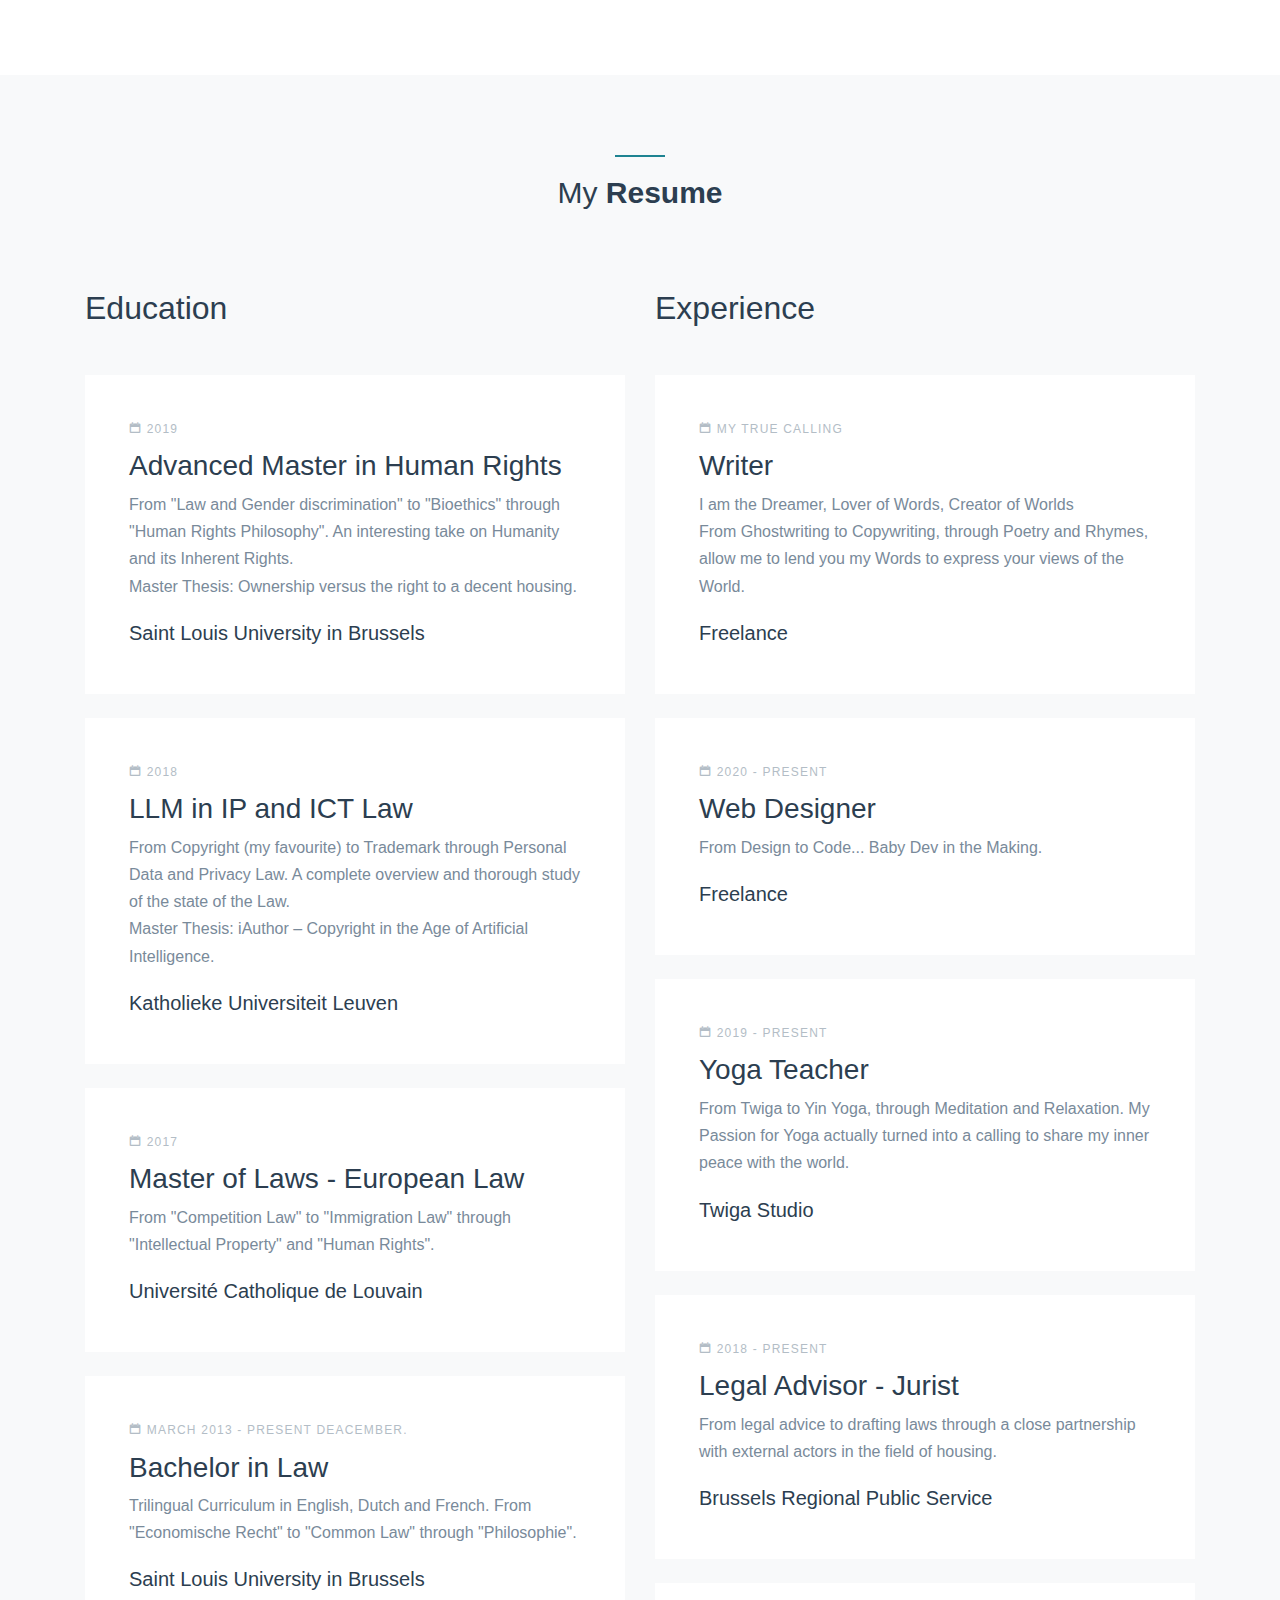
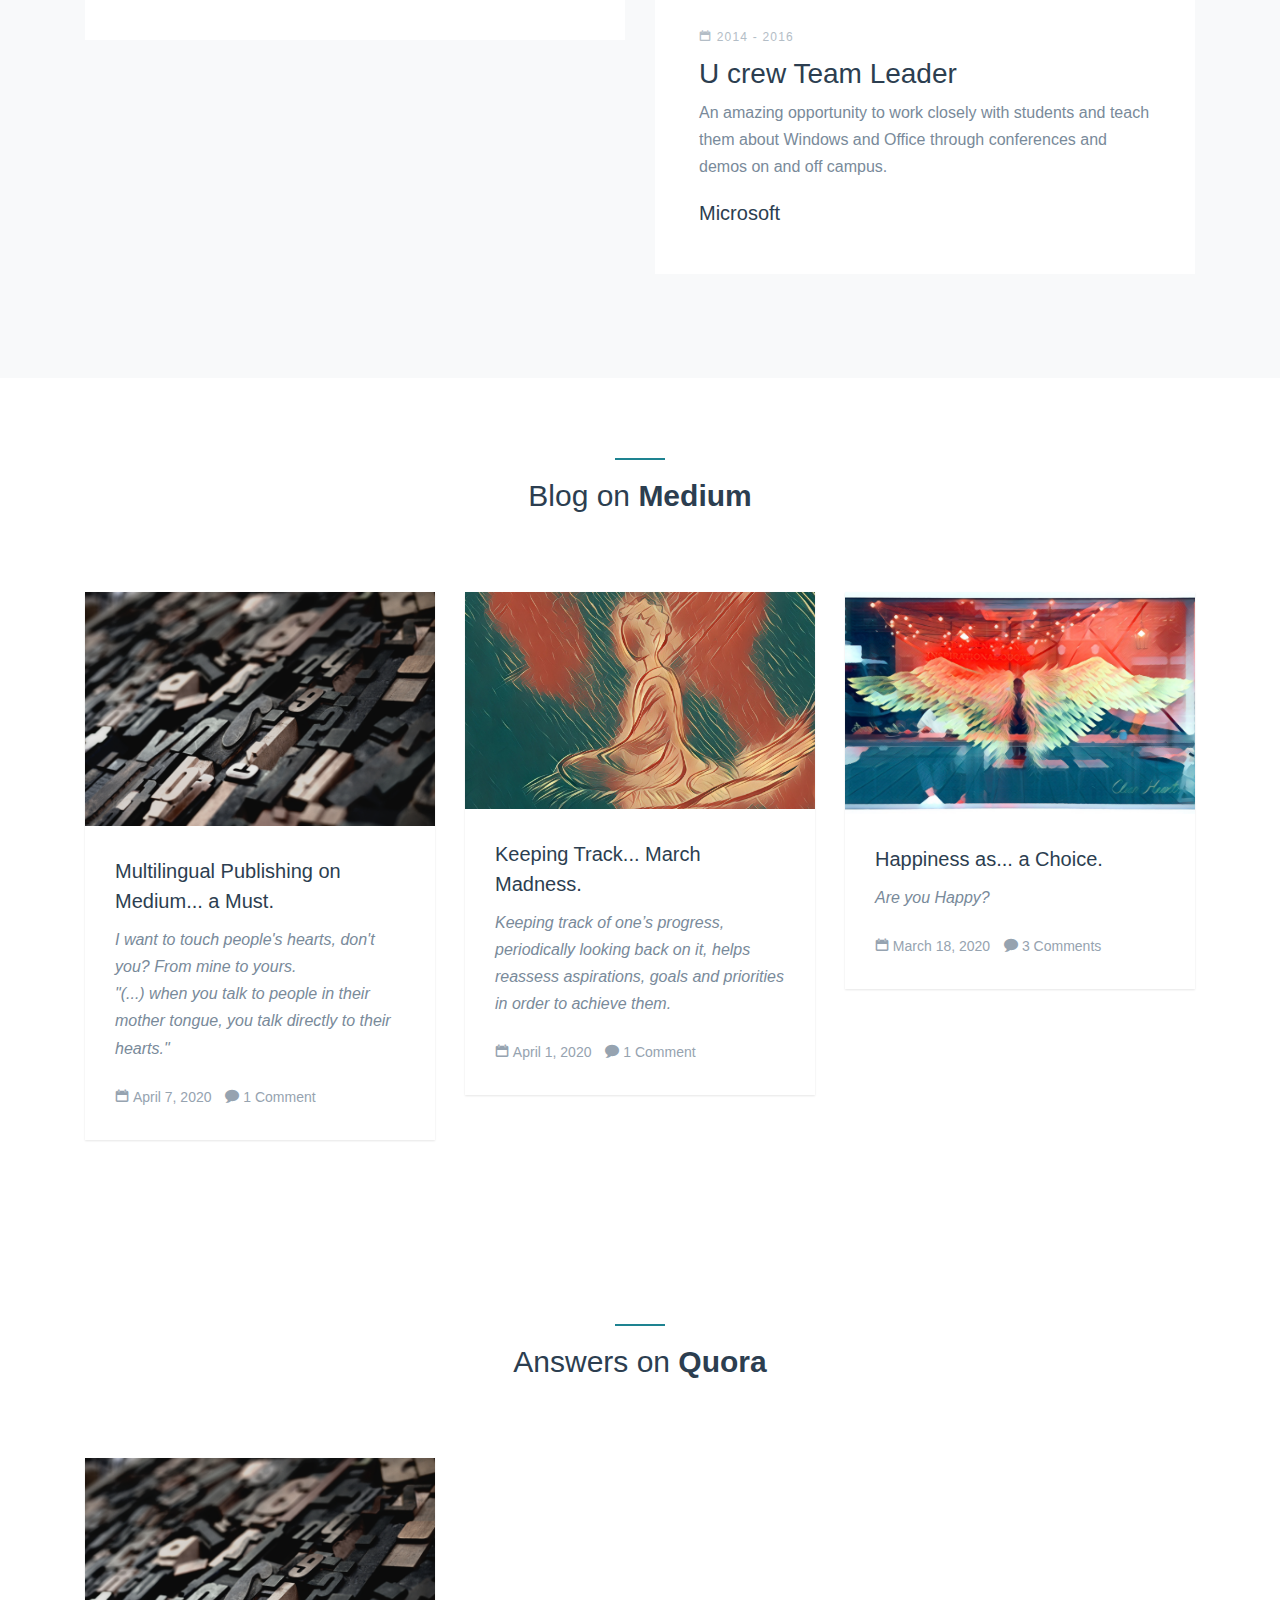
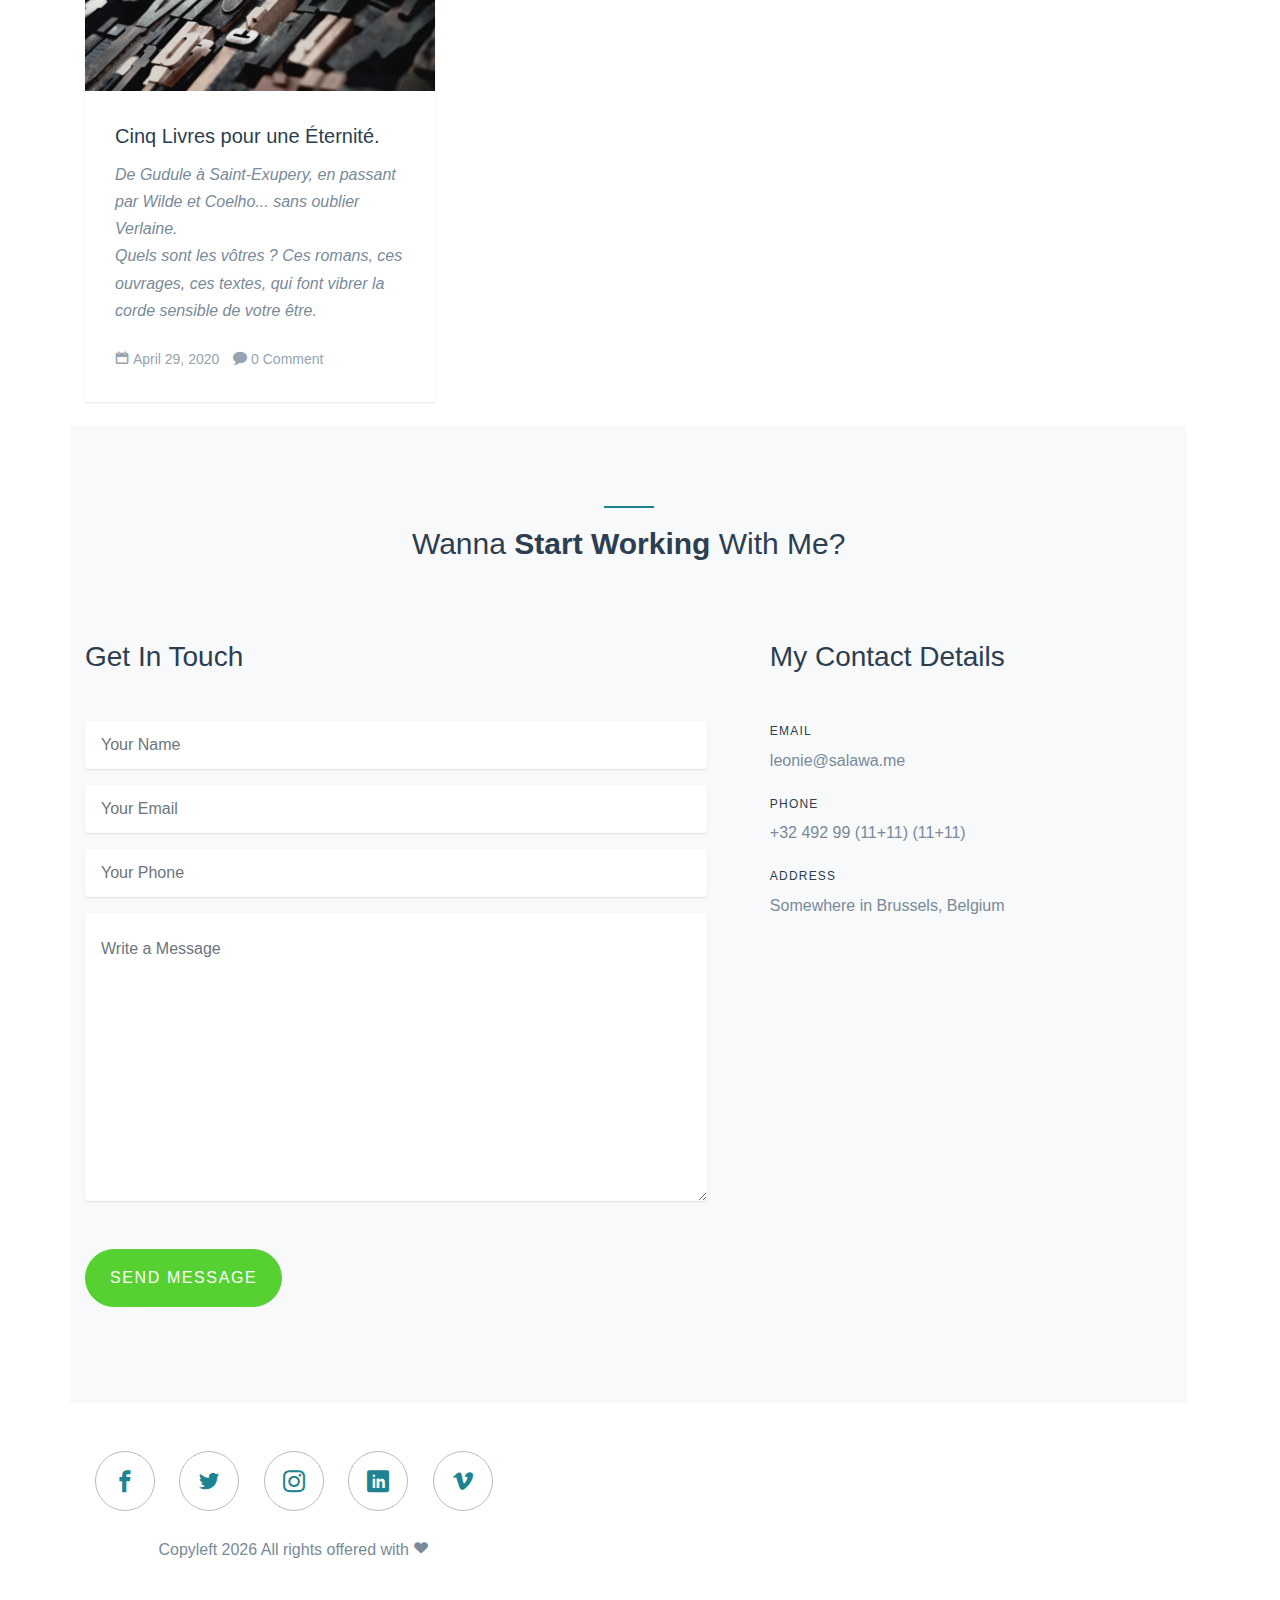
==== commit a6aa85d2: "Update index.html" ====
--- a/index.html
+++ b/index.html
@@ -444,8 +444,9 @@
 
             <div class="resume-item mb-4">
               <span class="date"><span class="icon-calendar"></span> My True Calling</span>
-              <h3>Writer, Dreamer, Lover of Words, Creator of Worlds</h3>
-              <p>From Ghostwriting to Copywriting, through Poetry and Rhymes, allow me to lend you my Words to express your views of the World.</p>
+              <h3>Writer</h3>
+              <p>I am the Dreamer, Lover of Words, Creator of Worlds
+                <br>From Ghostwriting to Copywriting, through Poetry and Rhymes, allow me to lend you my Words to express your views of the World.</p>
               <span class="school">Freelance</span>
             </div>
 
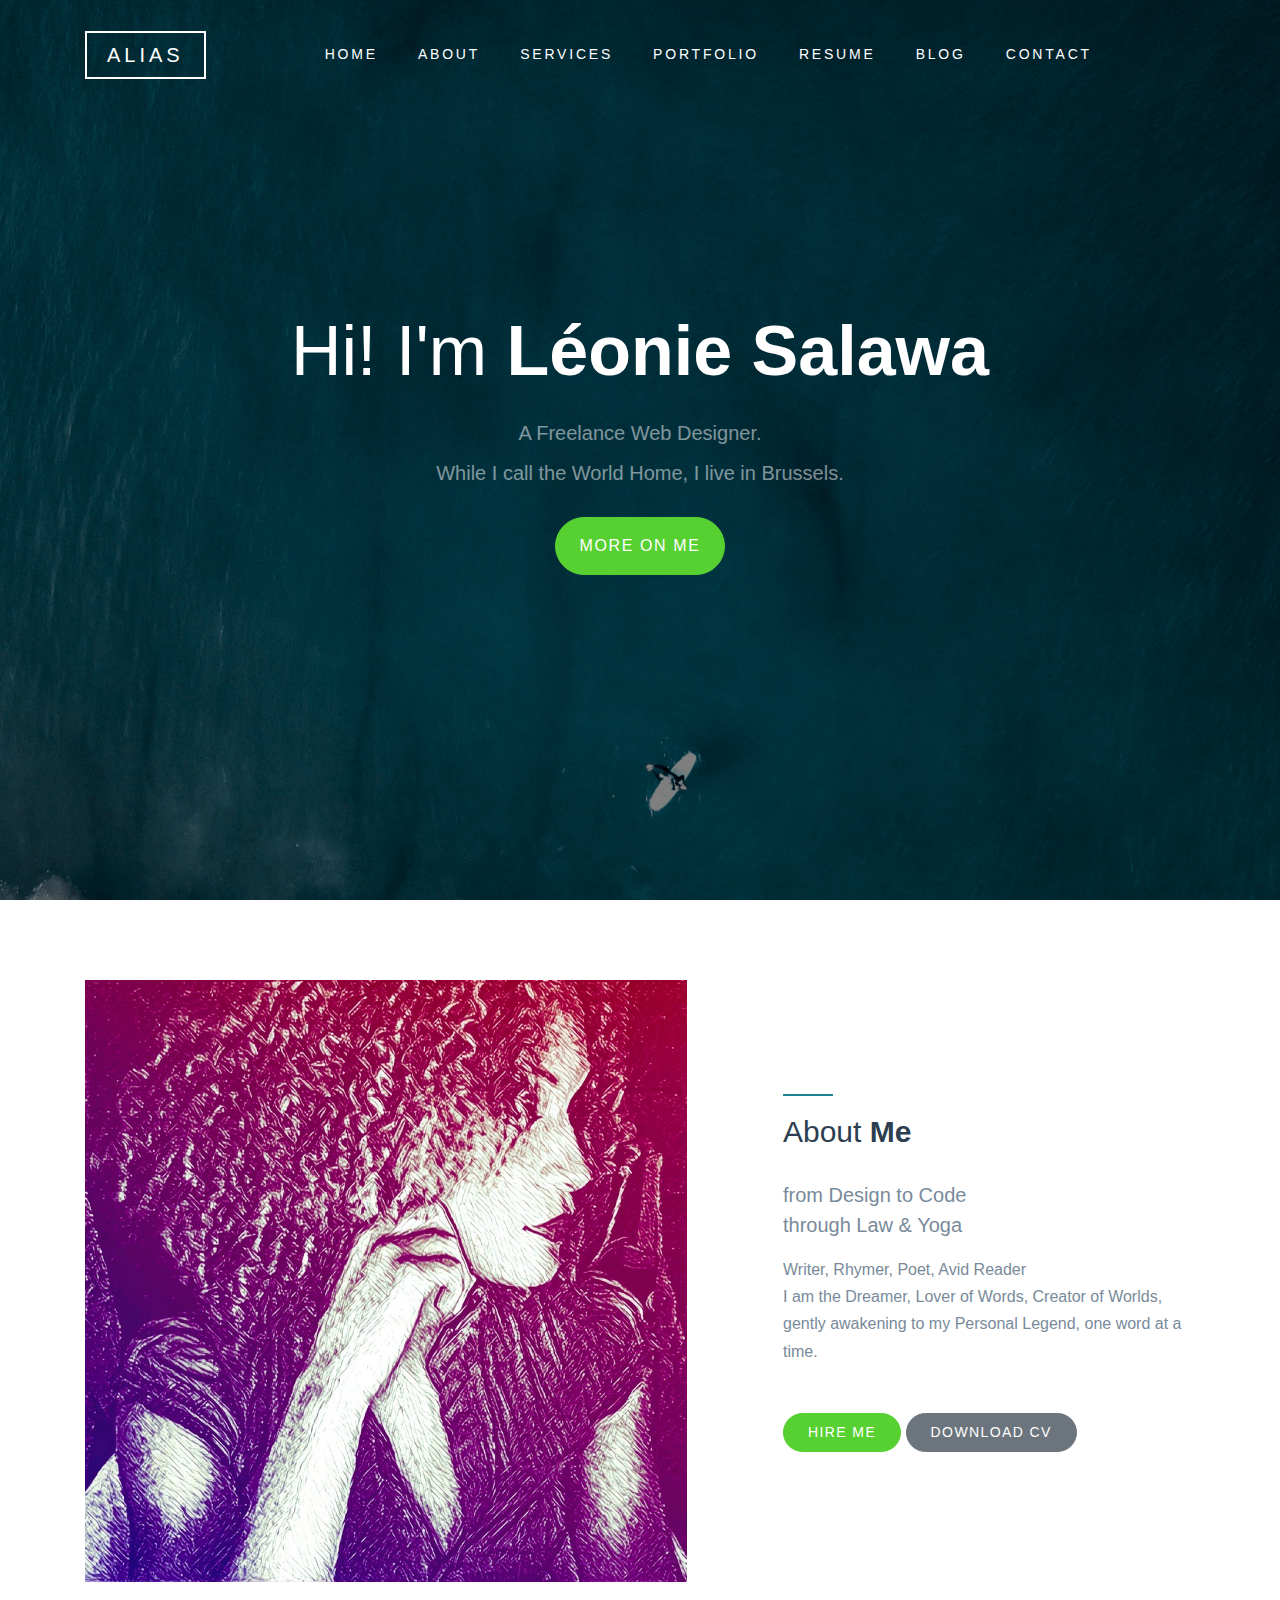
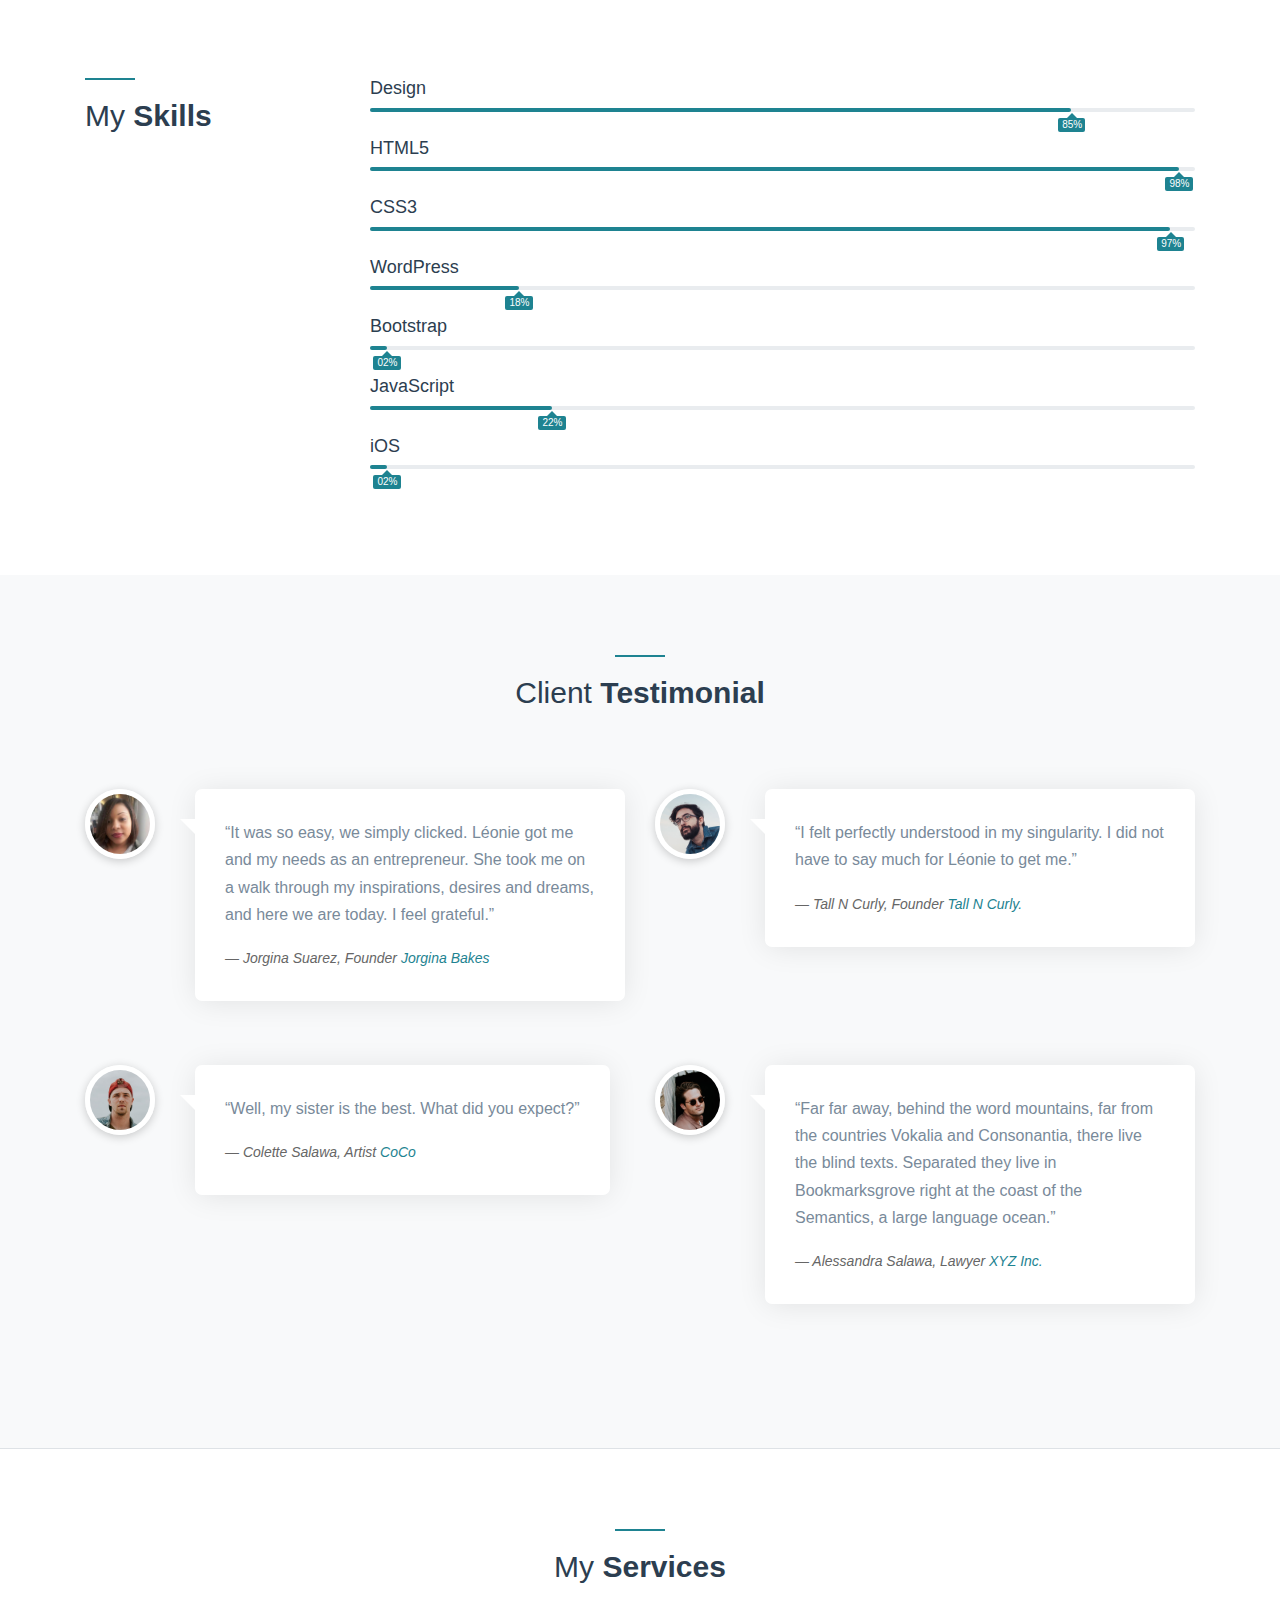
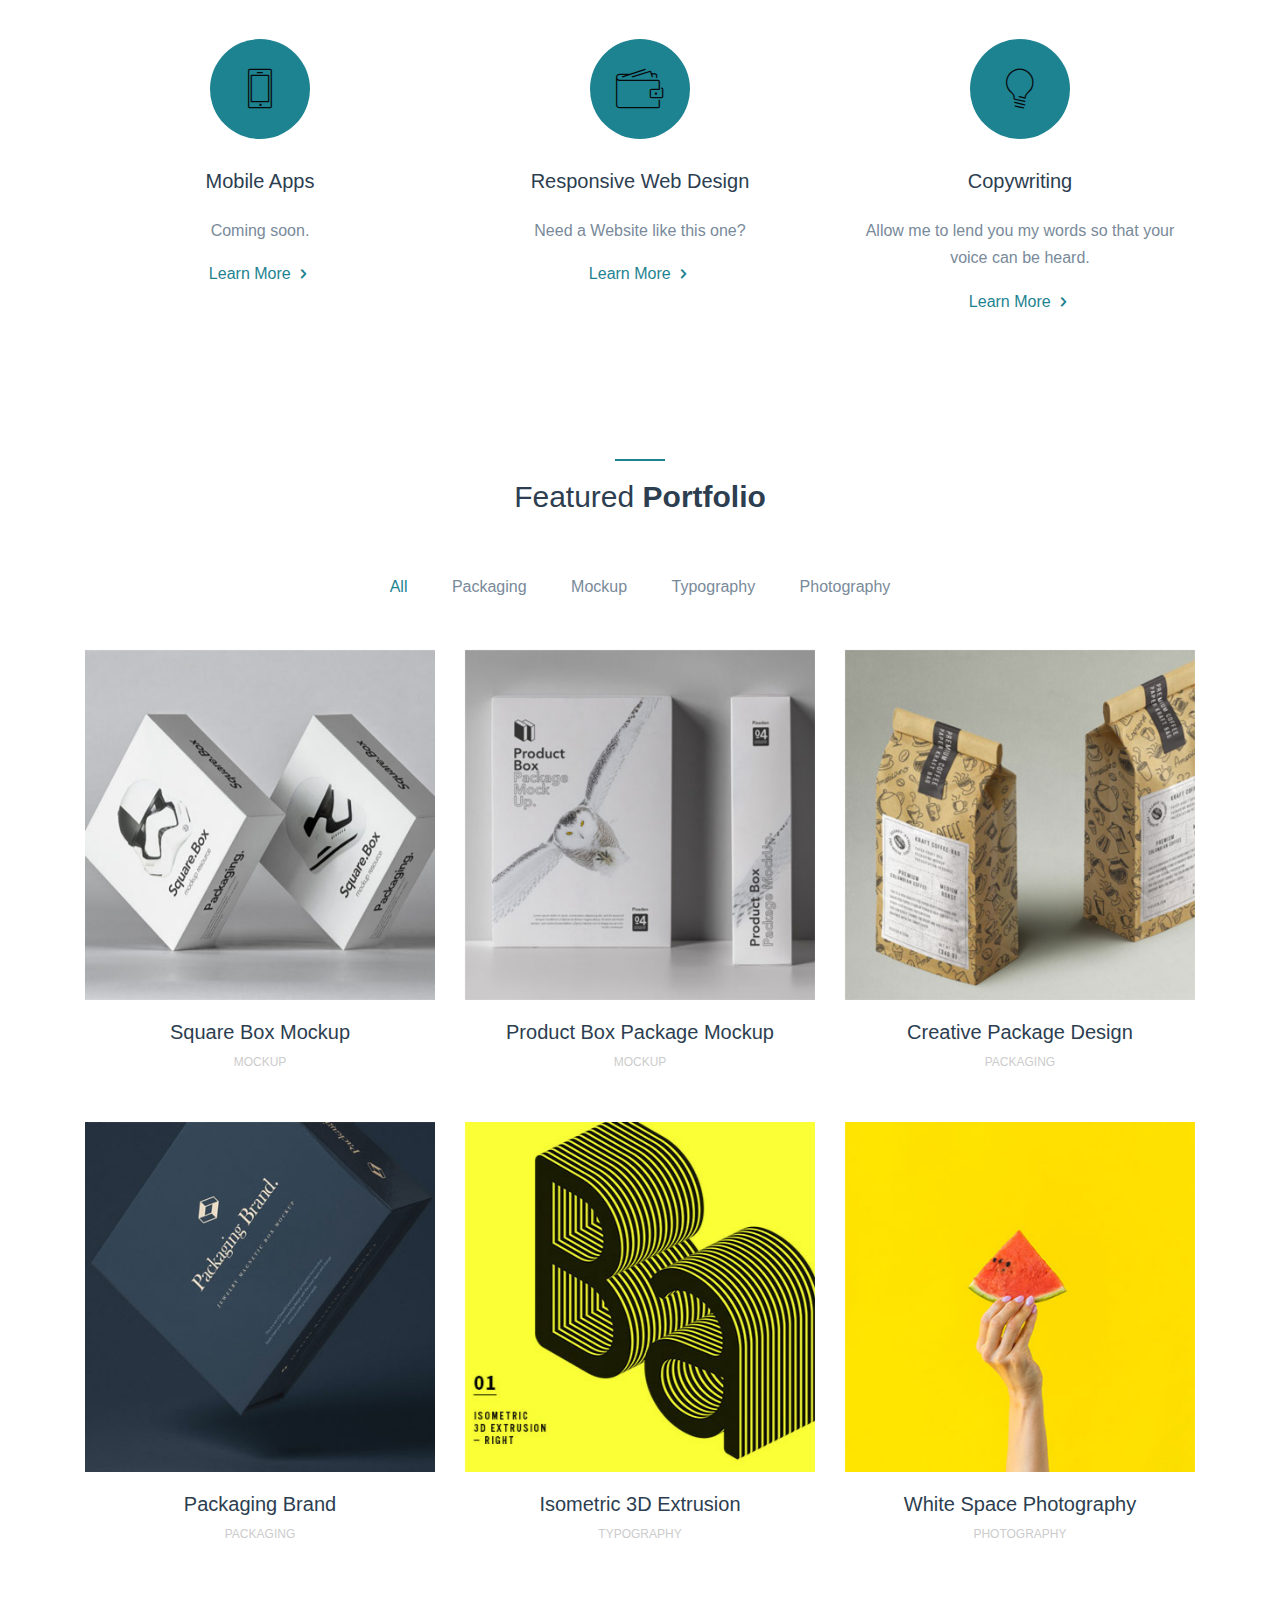
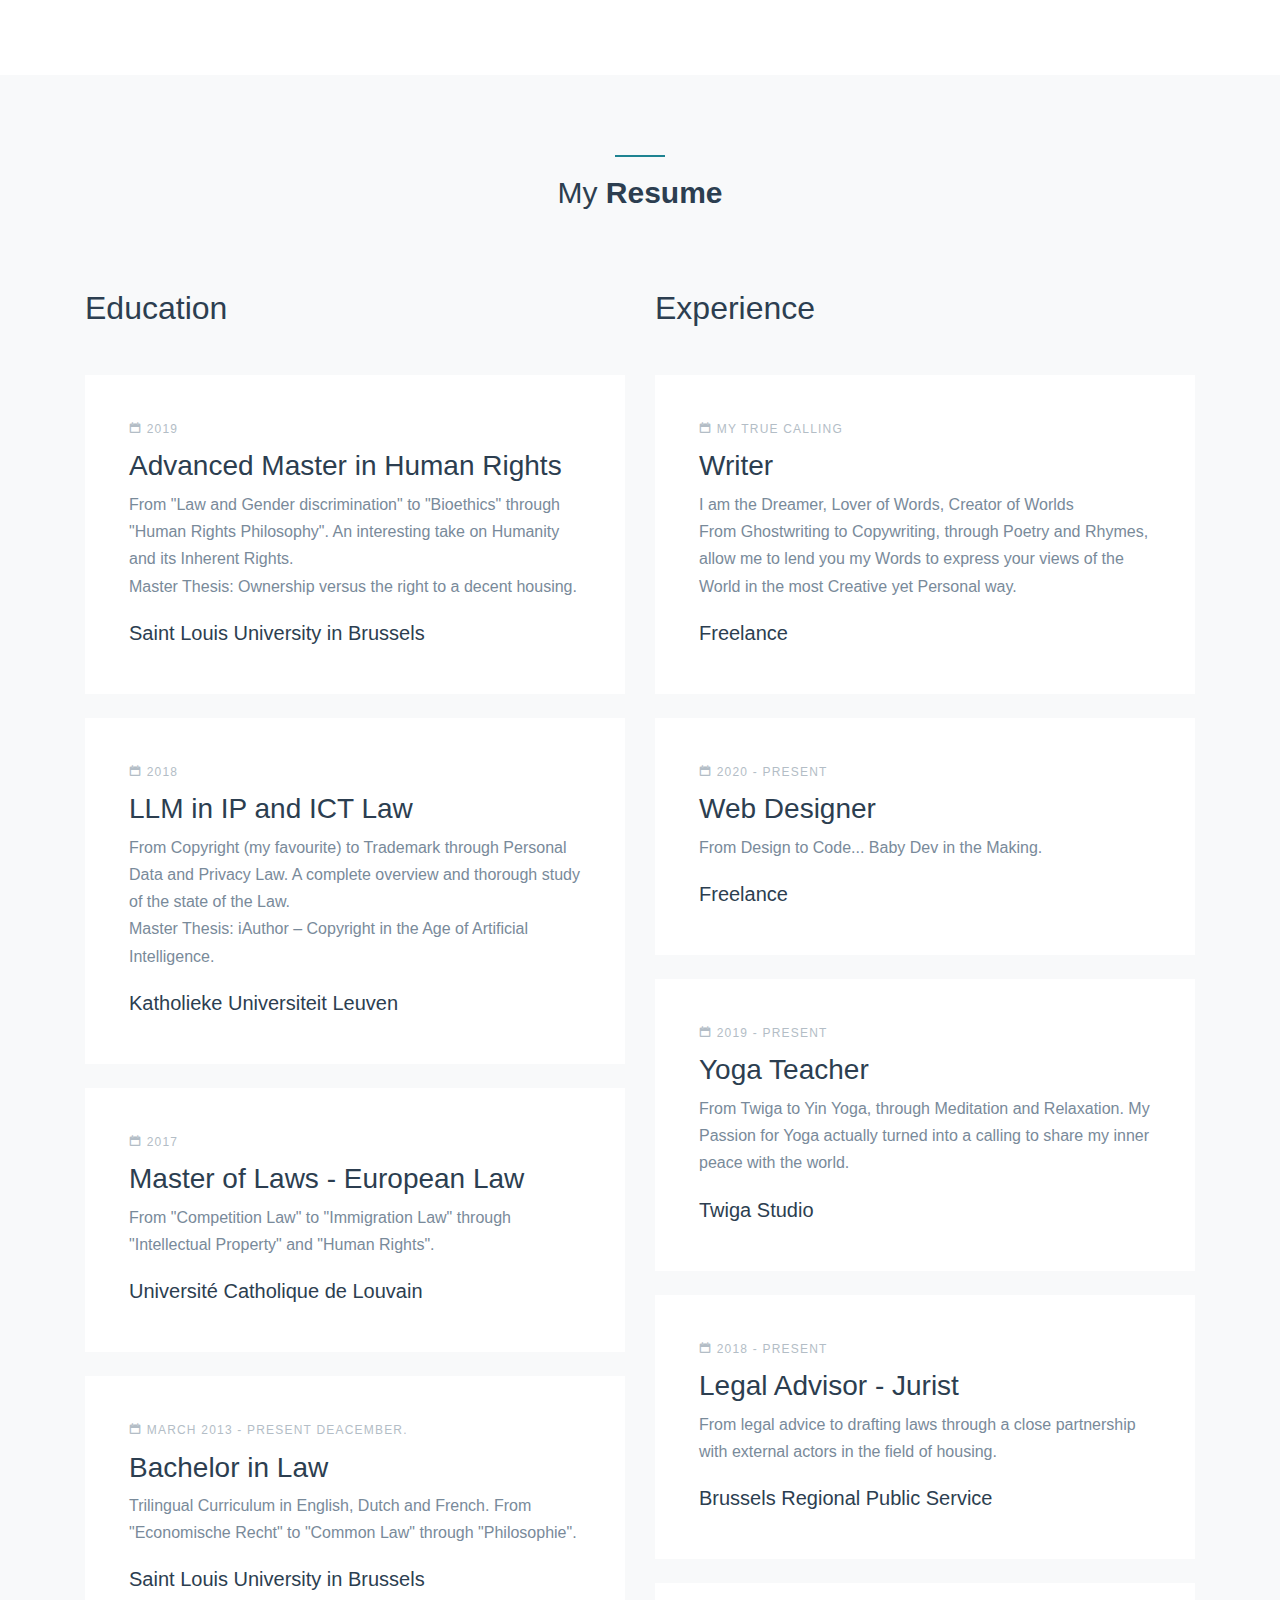
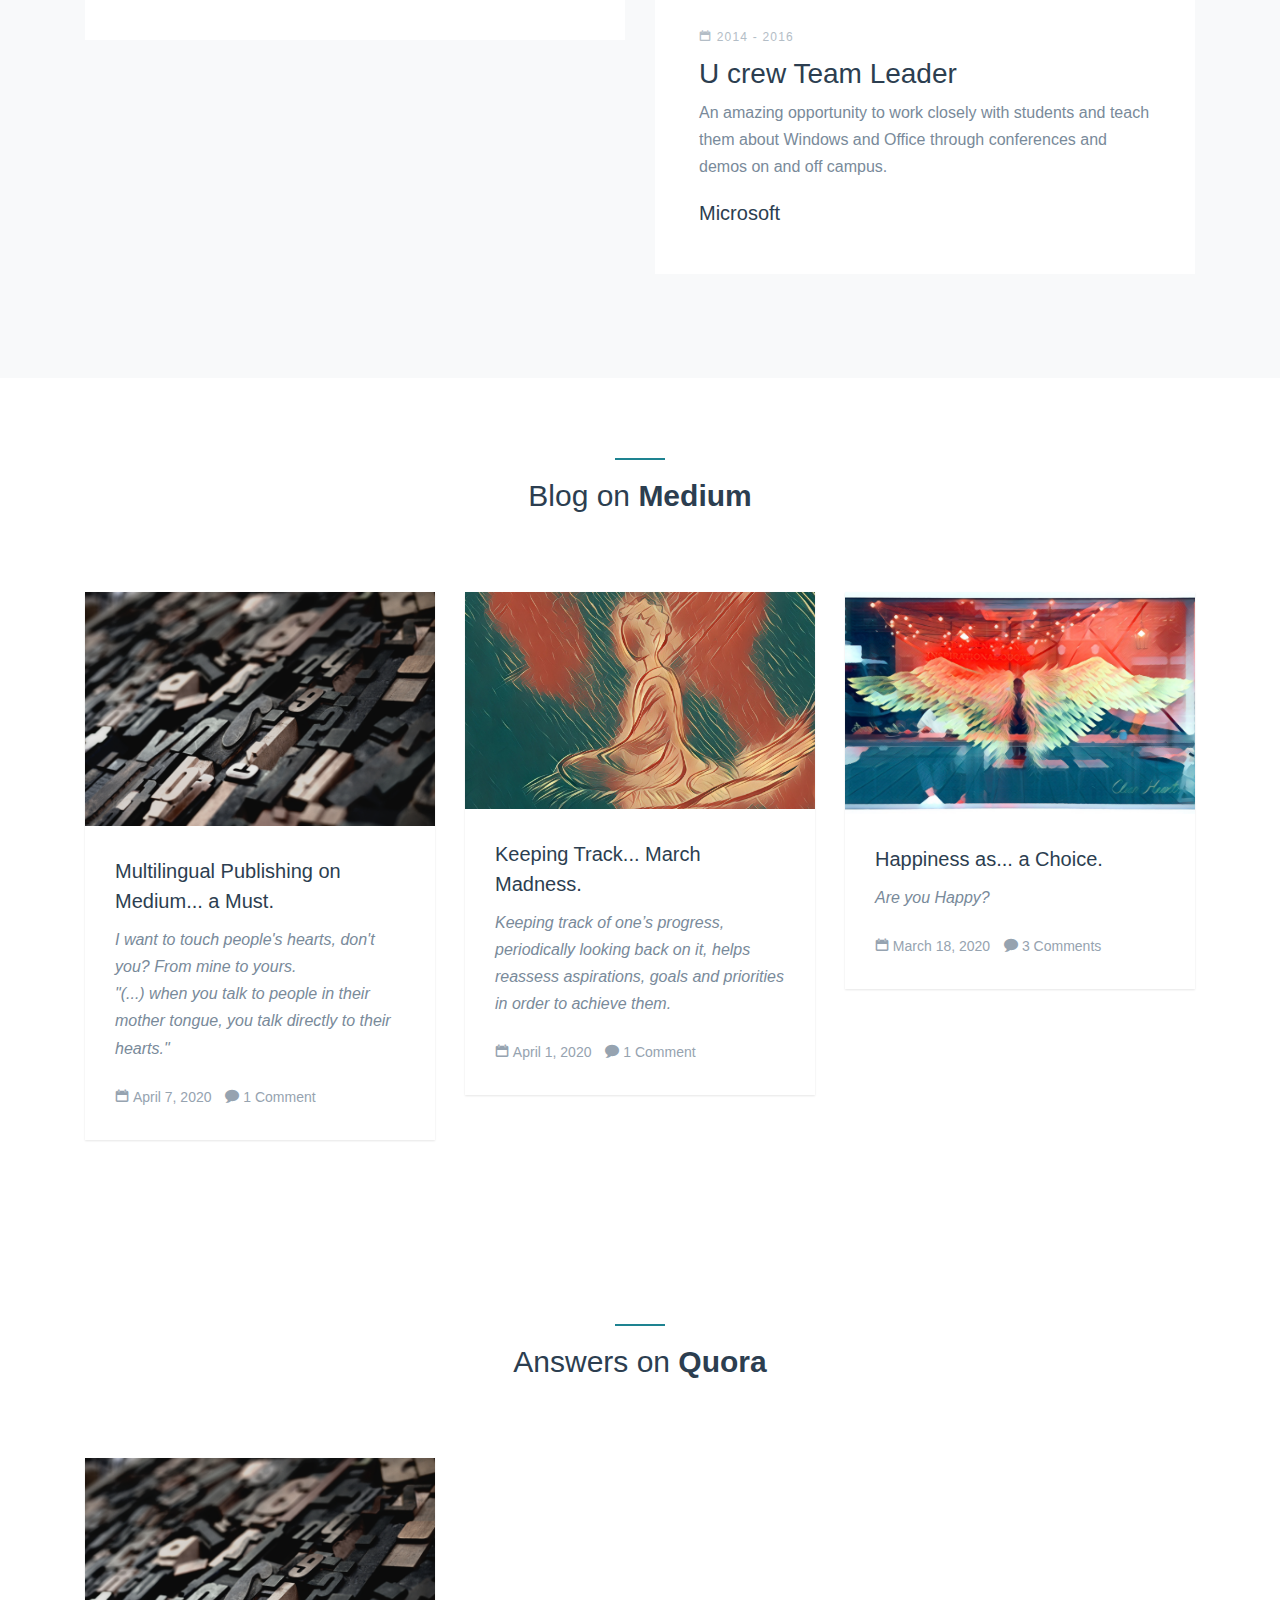
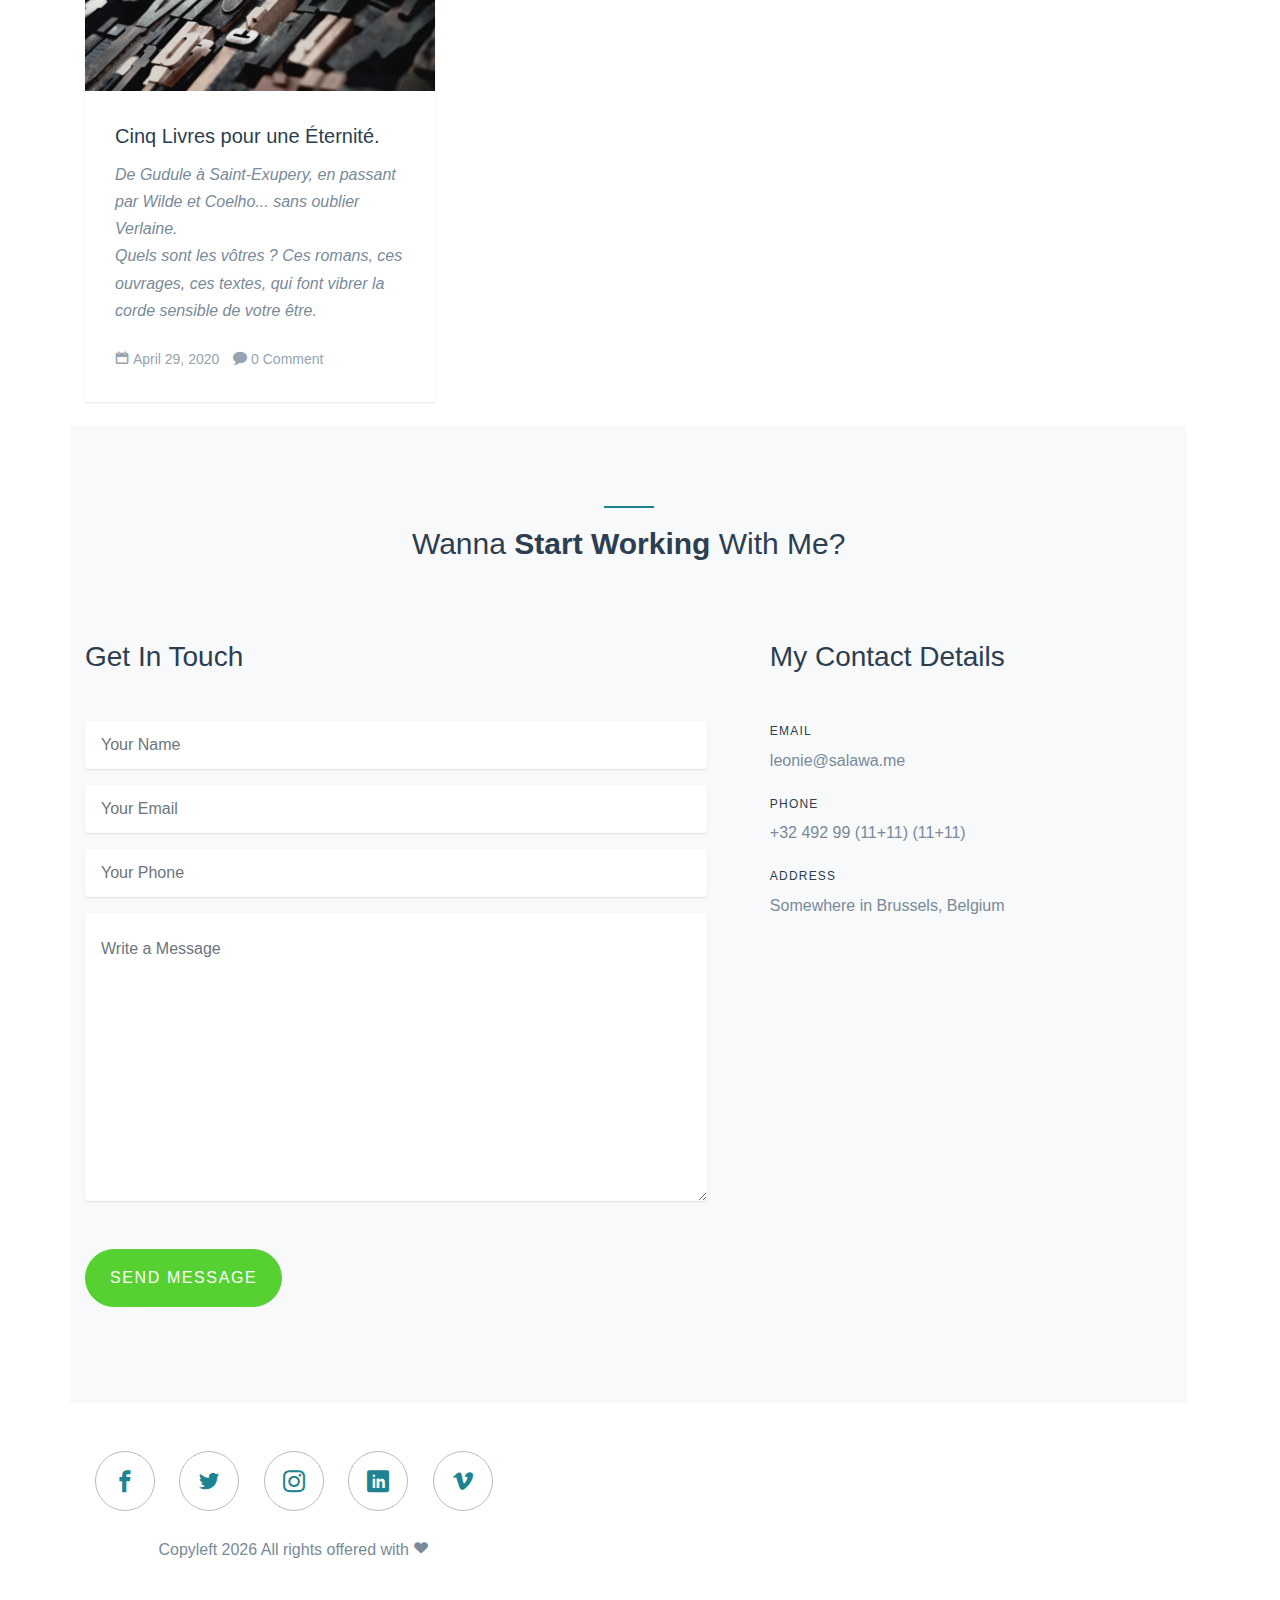
==== commit 03245921: "Update index.html" ====
--- a/index.html
+++ b/index.html
@@ -446,7 +446,8 @@
               <span class="date"><span class="icon-calendar"></span> My True Calling</span>
               <h3>Writer</h3>
               <p>I am the Dreamer, Lover of Words, Creator of Worlds
-                <br>From Ghostwriting to Copywriting, through Poetry and Rhymes, allow me to lend you my Words to express your views of the World.</p>
+                <br>From Ghostwriting to Copywriting, through Poetry and Rhymes, 
+                allow me to lend you my Words to express your views of the World in the most Creative yet Personal way.</p>
               <span class="school">Freelance</span>
             </div>
 
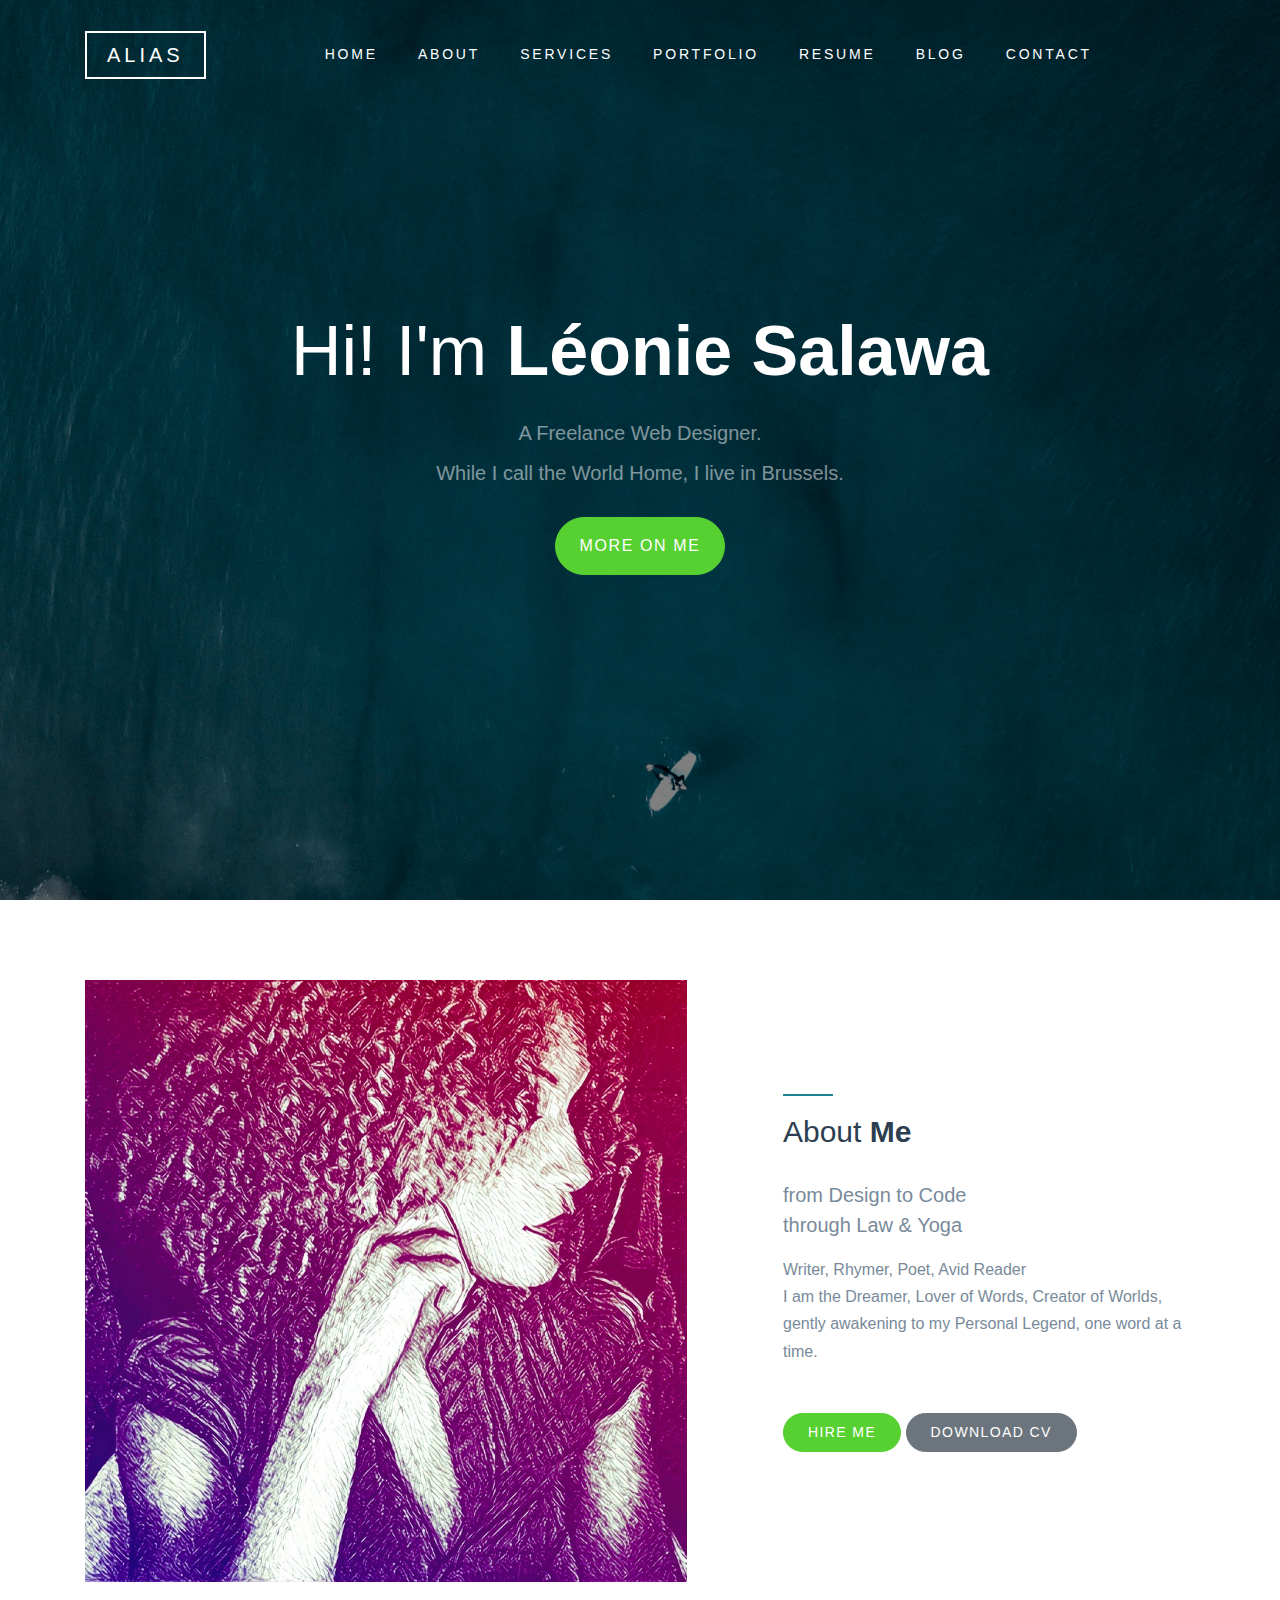
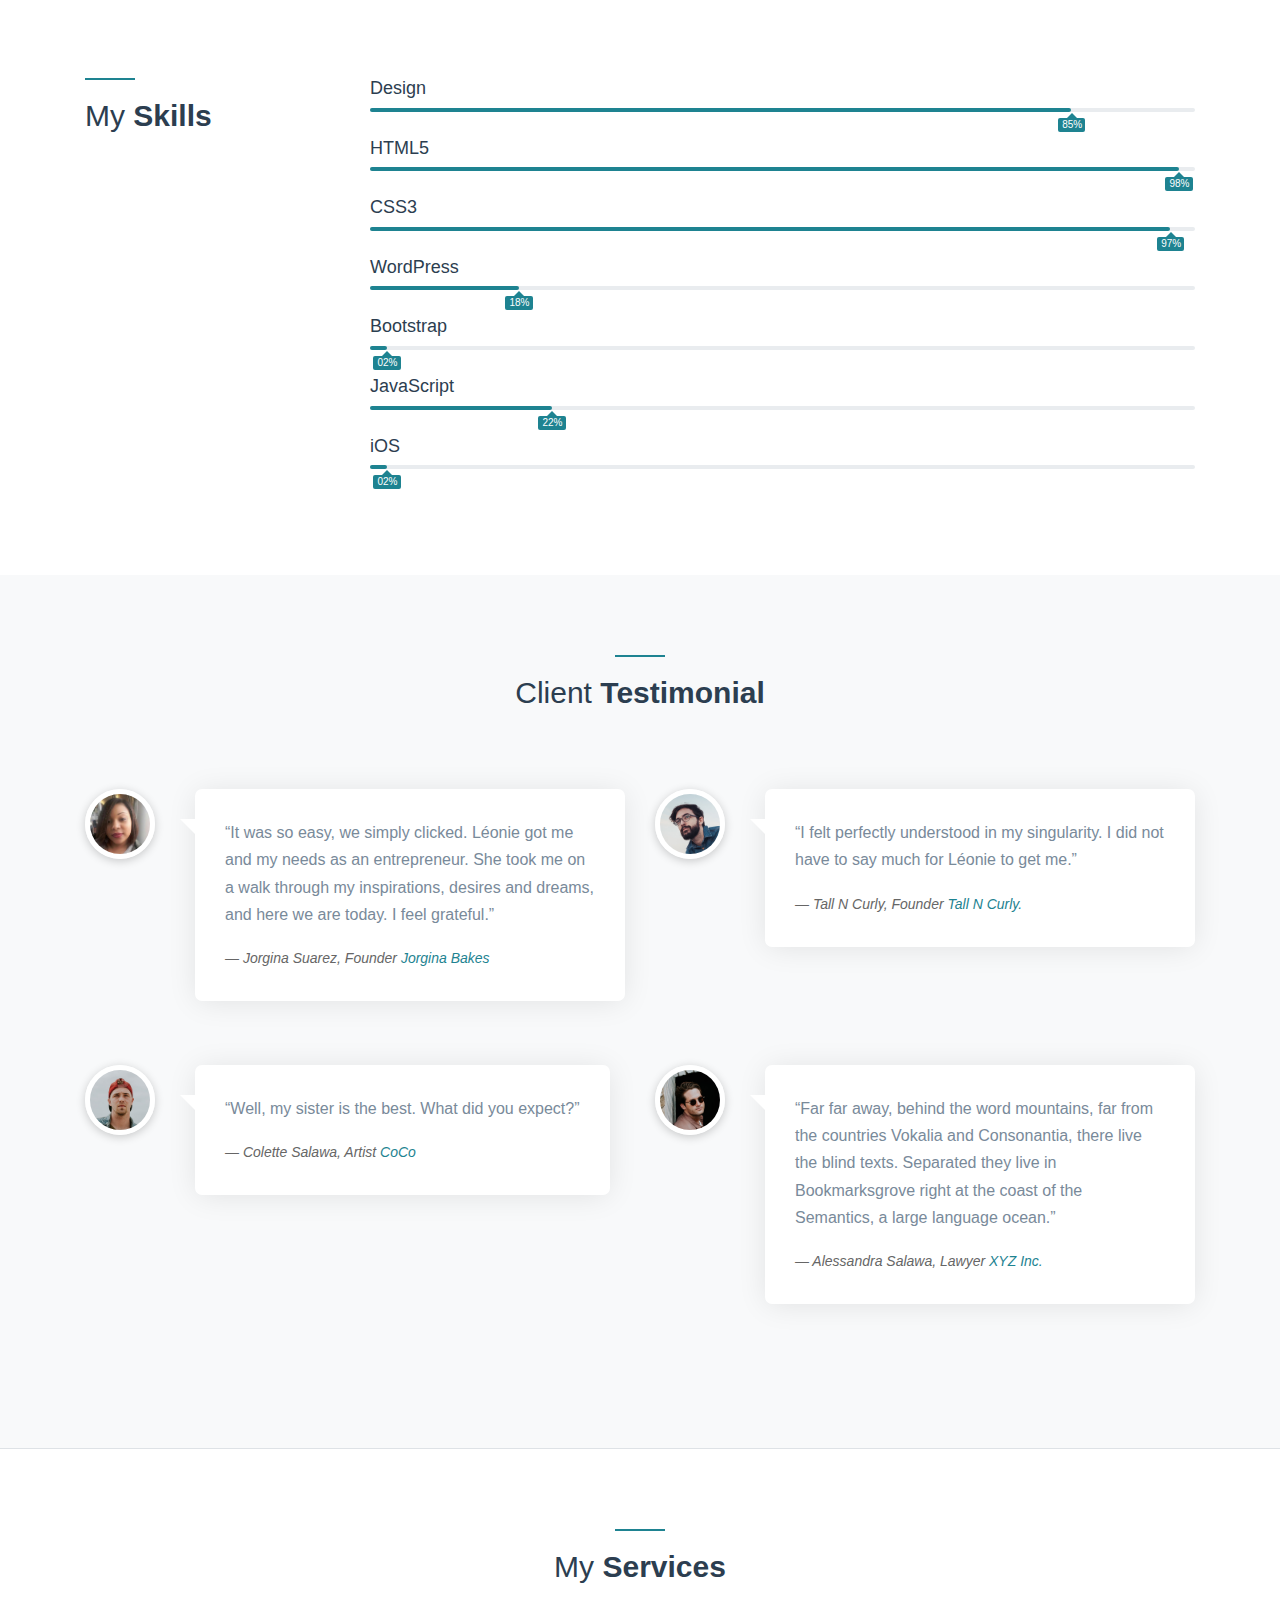
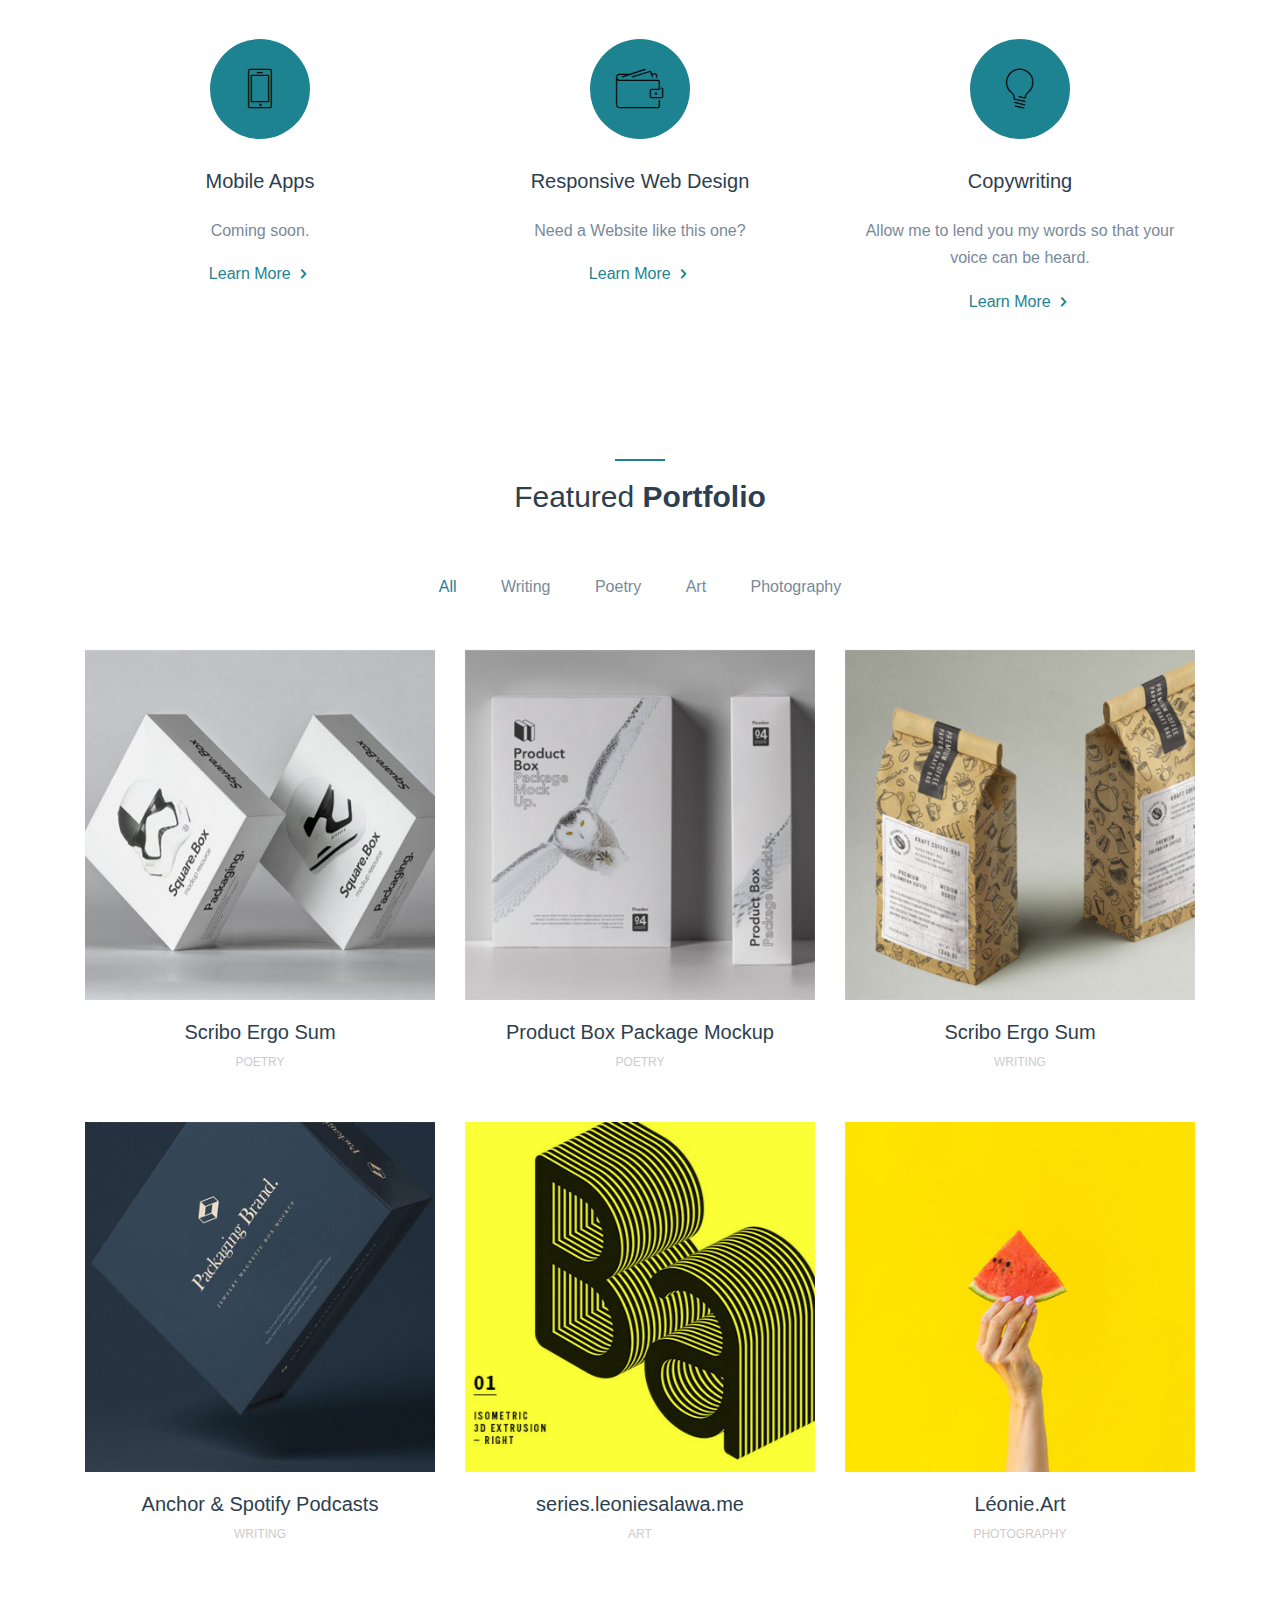
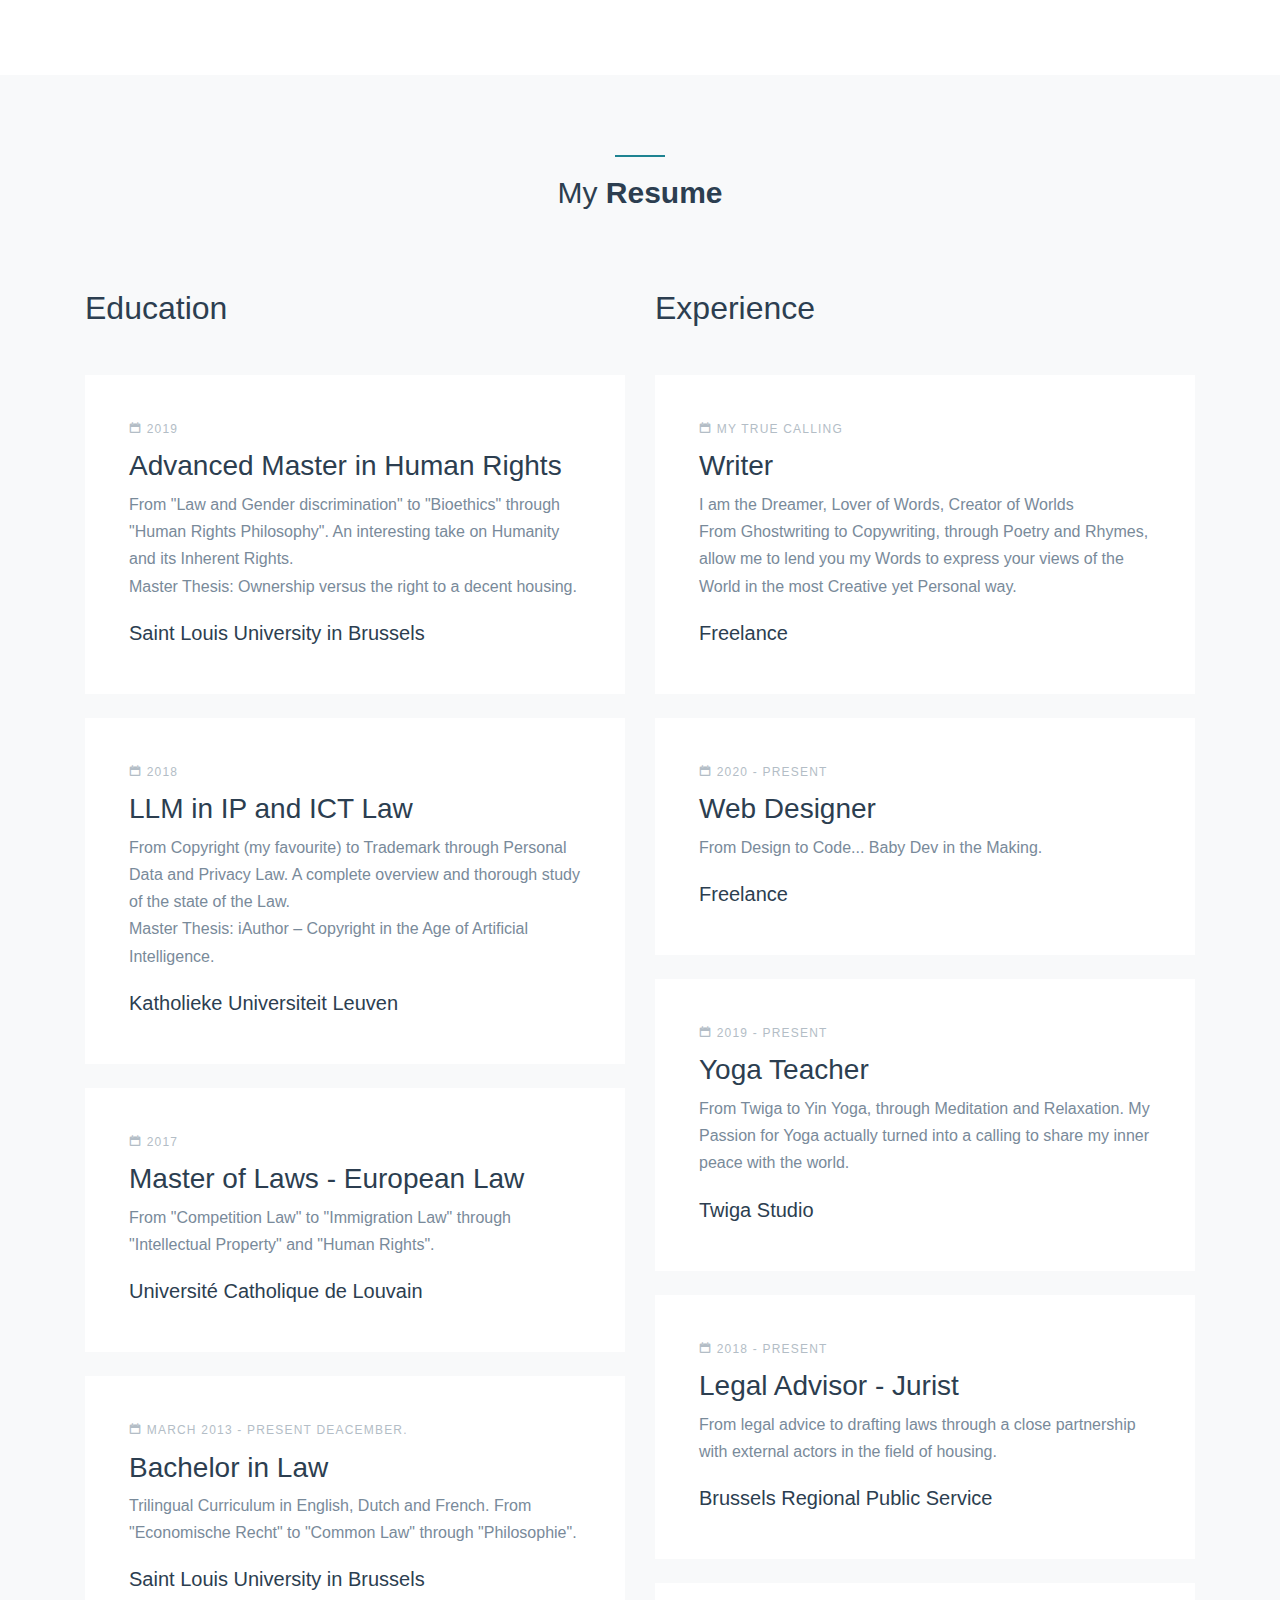
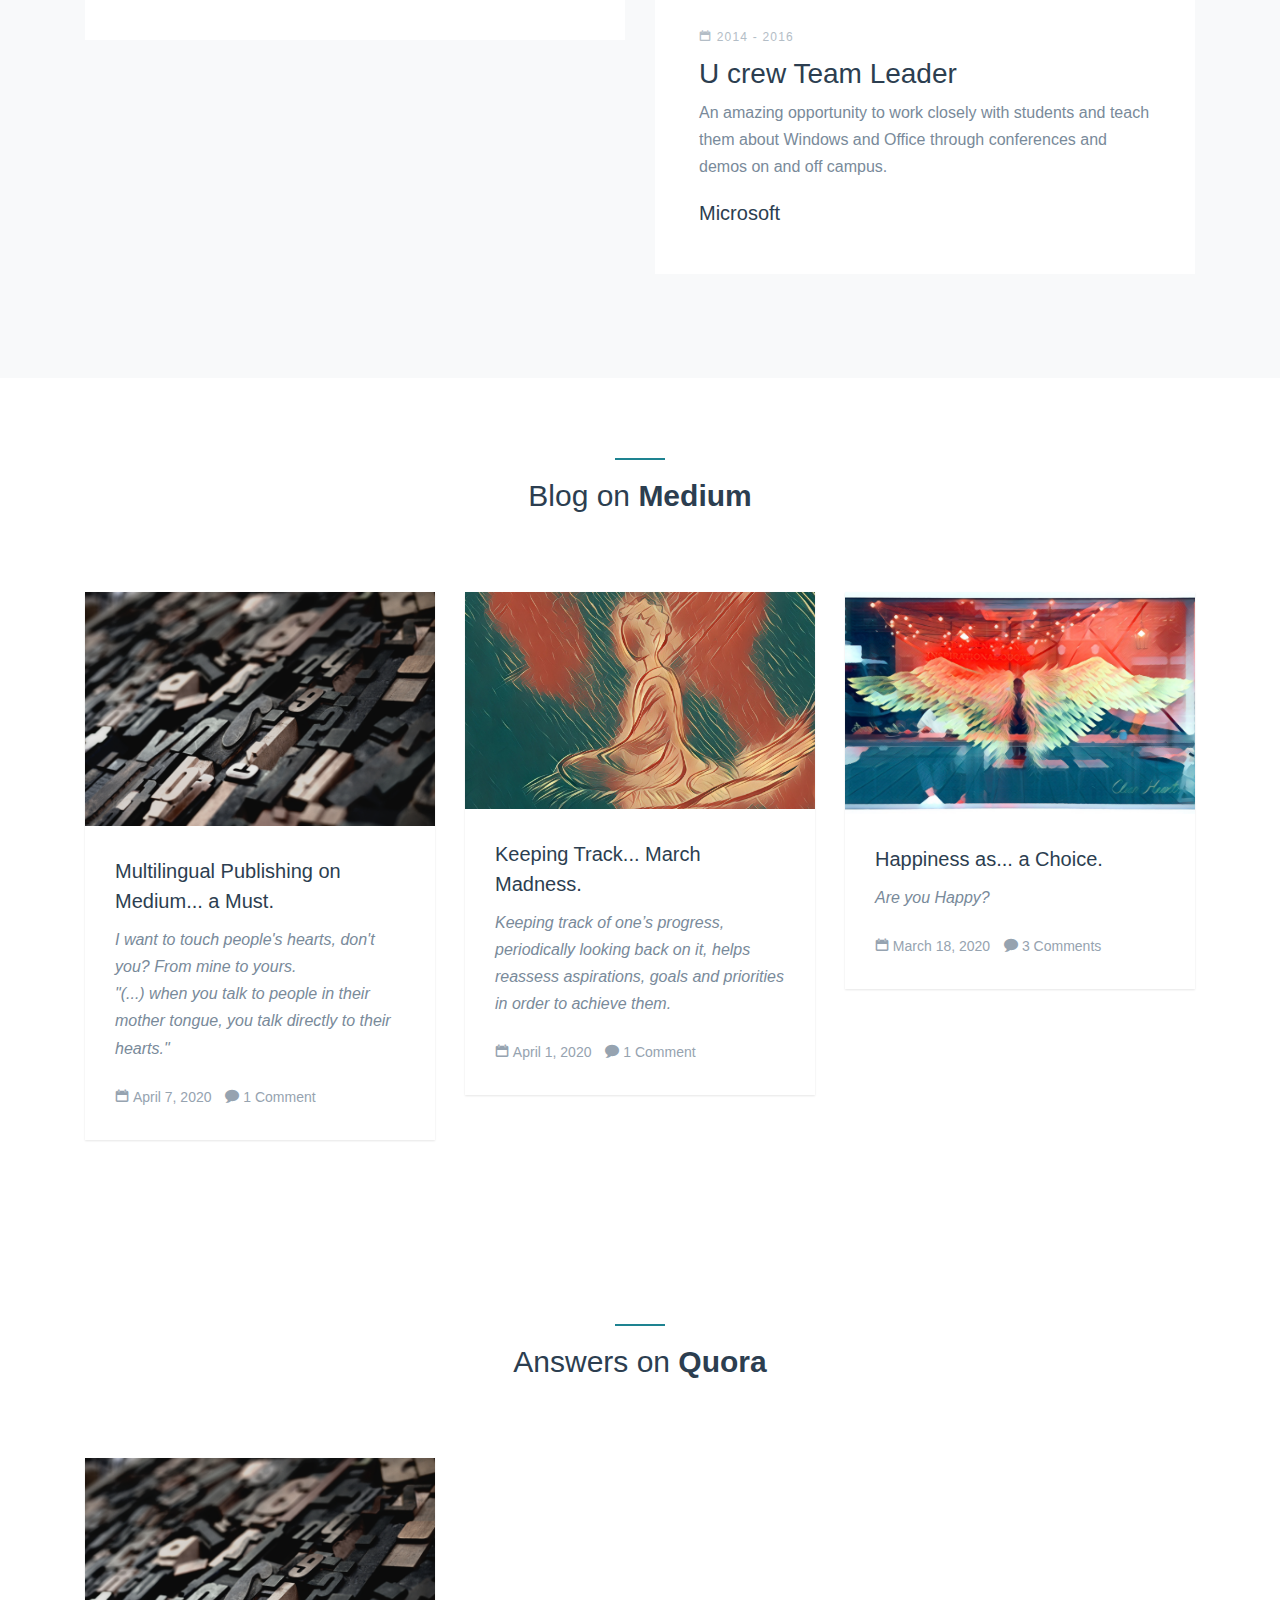
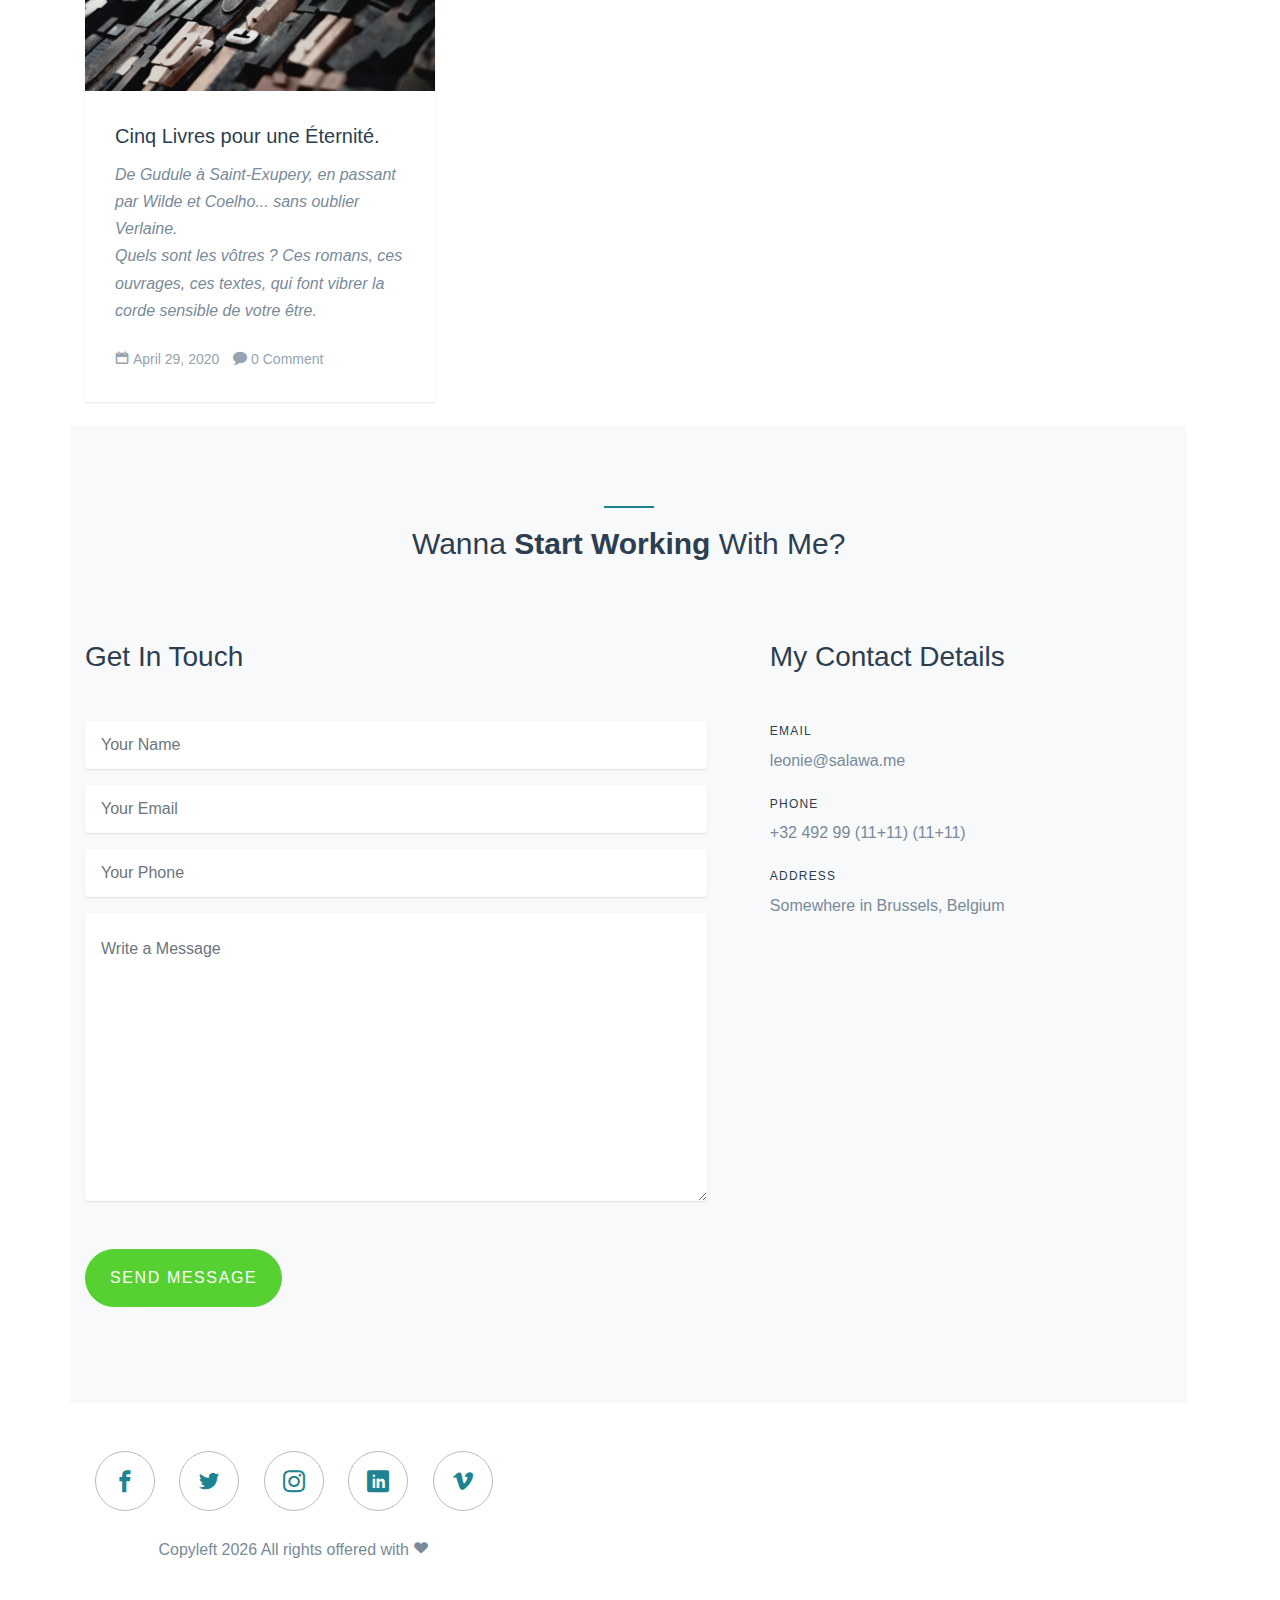
==== commit 2ab51e5f: "Update index.html" ====
--- a/index.html
+++ b/index.html
@@ -279,9 +279,9 @@
         <div class="filters">
                         <ul>
                             <li class="active" data-filter="*">All</li>
-                            <li data-filter=".packaging">Packaging</li>
-                            <li data-filter=".mockup">Mockup</li>
-                            <li data-filter=".typography">Typography</li>
+                            <li data-filter=".packaging">Writing</li>
+                            <li data-filter=".mockup">Poetry</li>
+                            <li data-filter=".typography">Art</li>
                             <li data-filter=".photography">Photography</li>
                         </ul>
                     </div>
@@ -301,8 +301,8 @@
                 </a>                                  
                               </div>
                 <div class="p-inner">
-                    <h4>Square Box Mockup</h4>
-                  <div class="cat">Mockup</div>
+                    <h4>Scribo Ergo Sum</h4>
+                  <div class="cat">Poetry</div>
                 </div>                                         
                             </div>
                             <div class="single-portfolio col-sm-4 all mockup">
@@ -319,7 +319,7 @@
                               </div>
                 <div class="p-inner">
                     <h4>Product Box Package Mockup</h4>
-                  <div class="cat">Mockup</div>
+                  <div class="cat">Poetry</div>
                 </div>                                         
                             </div>                            
                             <div class="single-portfolio col-sm-4 all packaging">
@@ -336,8 +336,8 @@
                                   
                               </div>
                                 <div class="p-inner">
-                                    <h4>Creative Package Design</h4>
-                                    <div class="cat">Packaging</div>
+                                    <h4>Scribo Ergo Sum</h4>
+                                    <div class="cat">Writing</div>
                                 </div>
                             </div>
                             <div class="single-portfolio col-sm-4 all packaging">
@@ -353,8 +353,8 @@
                   </a>                                
                               </div> 
                                 <div class="p-inner">
-                                    <h4>Packaging Brand</h4>
-                                    <div class="cat">Packaging</div>
+                                    <h4>Anchor & Spotify Podcasts</h4>
+                                    <div class="cat">Writing</div>
                                 </div>
                             </div>
                             <div class="single-portfolio col-sm-4 all typography">
@@ -370,8 +370,8 @@
                   </a>                                
                               </div>
                                 <div class="p-inner">
-                                    <h4>Isometric 3D Extrusion</h4>
-                                    <div class="cat">Typography</div>
+                                    <h4>series.leoniesalawa.me</h4>
+                                    <div class="cat">Art</div>
                                 </div>
                             </div>
                             <div class="single-portfolio col-sm-4 all photography">
@@ -387,8 +387,8 @@
                   </a>                                
                               </div>
                                 <div class="p-inner">
-                                    <h4>White Space Photography</h4>
-                                    <div class="cat">photography</div>
+                                    <h4>Léonie.Art</h4>
+                                    <div class="cat">Photography</div>
                                 </div>
                             </div>
                         </div>
